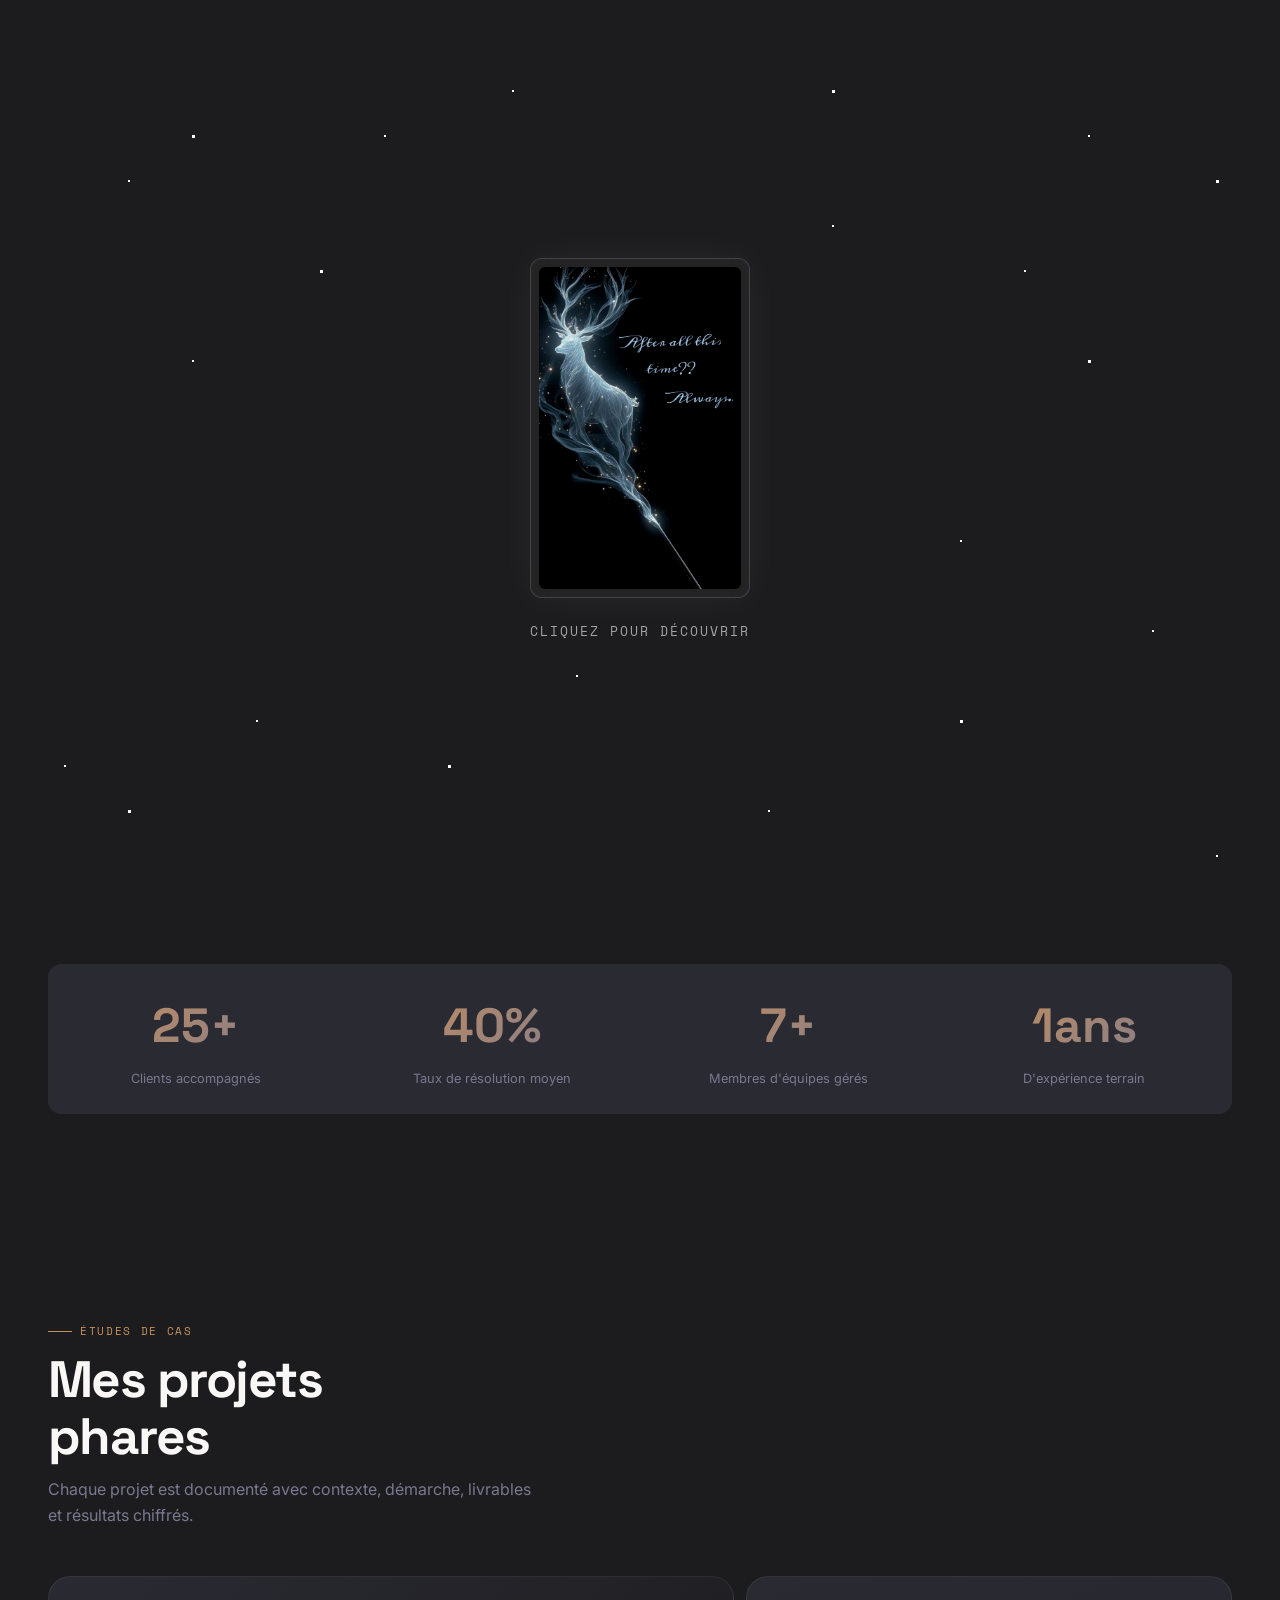
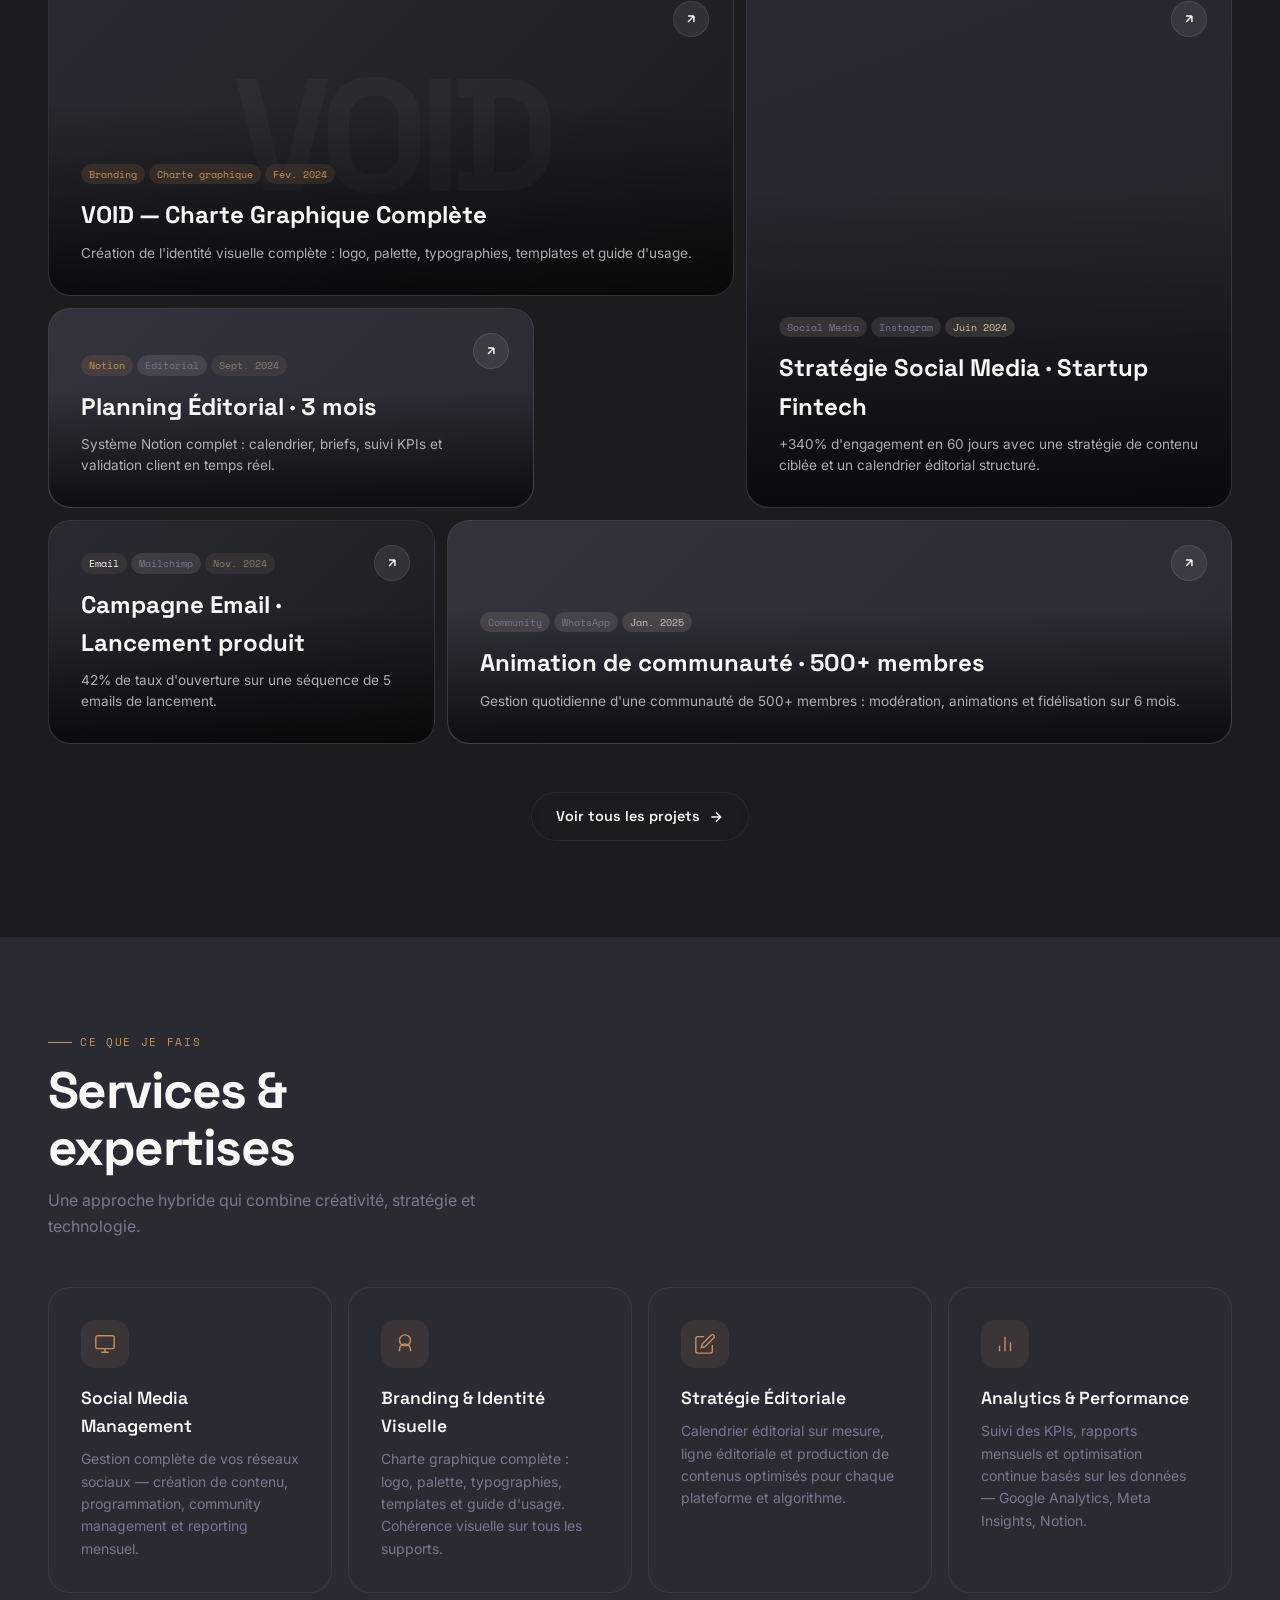
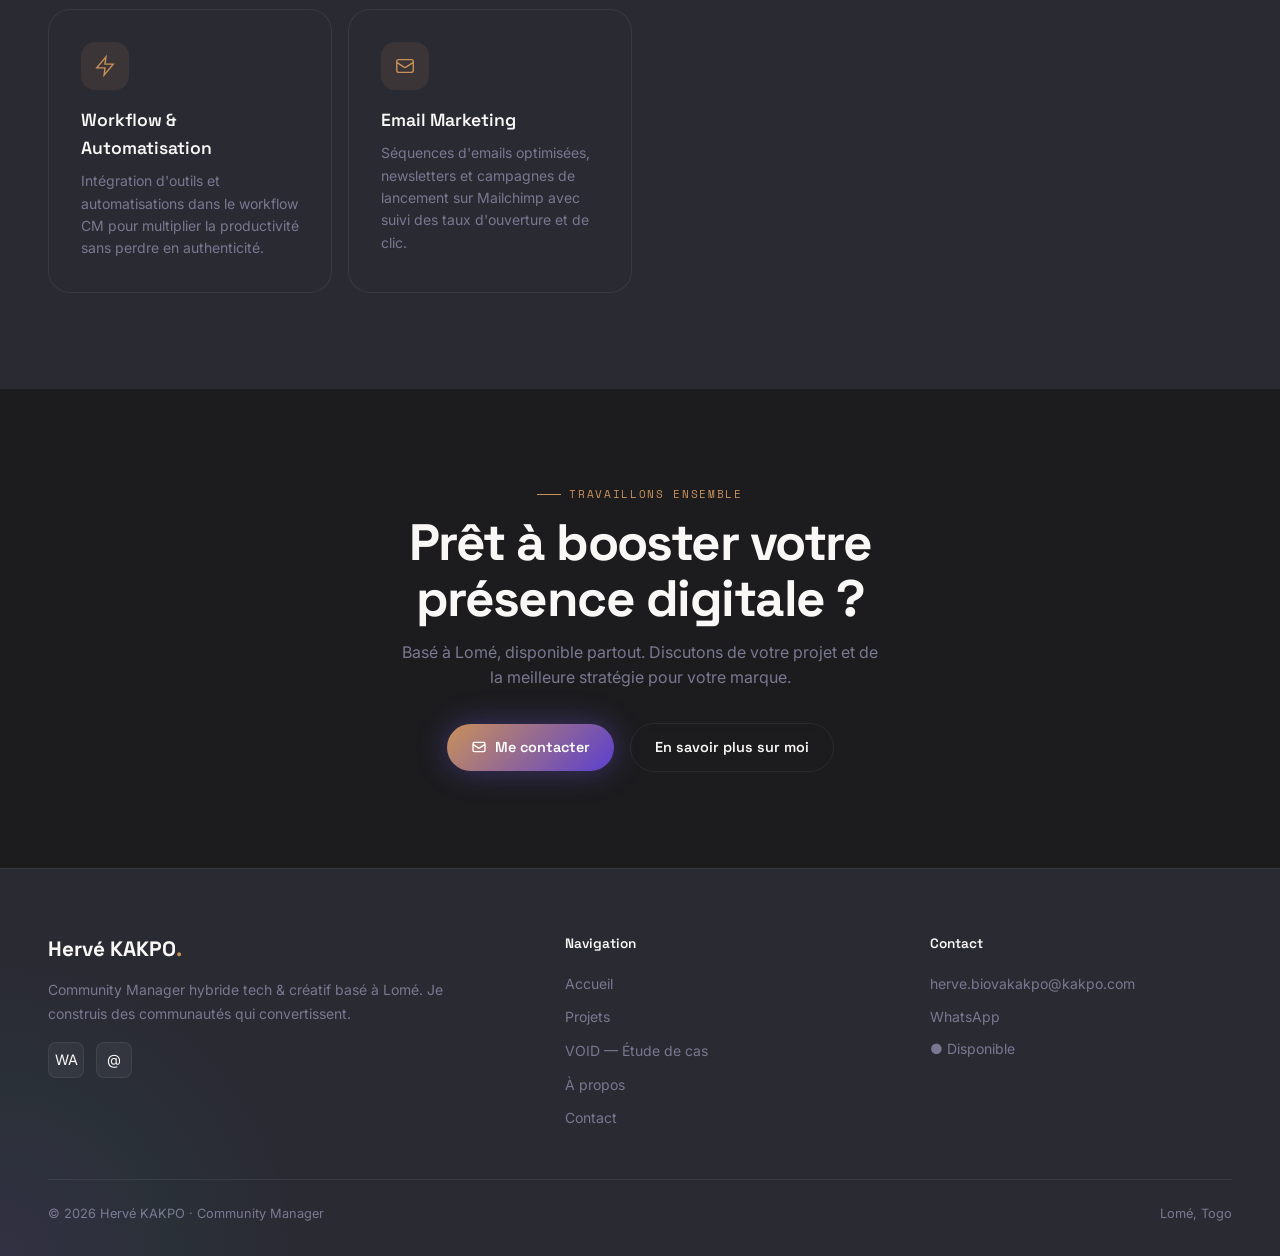
==== index.html @ 38cf0a5b "Initial commit~" ====
<!DOCTYPE html>
<html lang="fr">
<head>
  <meta charset="UTF-8" />
  <meta name="viewport" content="width=device-width, initial-scale=1.0" />
  <title>Hervé KAKPO — Community Manager · Lomé</title>
  <meta name="description" content="Community Manager hybride tech & créatif basé à Lomé. De la charte graphique au calendrier éditorial, je pilote votre marque de A à Z." />
  <meta property="og:title" content="Hervé KAKPO — Community Manager · Lomé" />
  <meta property="og:description" content="CM hybride tech & créatif. Je construis des communautés qui convertissent." />
  <meta property="og:type" content="website" />
  <link rel="icon" href="data:image/svg+xml,<svg xmlns='http://www.w3.org/2000/svg' viewBox='0 0 100 100'><text y='.9em' font-size='90'>⚡</text></svg>" />
  <link href="https://fonts.googleapis.com/css2?family=Great+Vibes&display=swap" rel="stylesheet">
  <link rel="stylesheet" href="style.css" />
  <style>
    .hero {
      min-height: 100vh;
      display: grid;
      grid-template-columns: 1fr 1fr;
      align-items: center;
      padding: 128px 48px 64px;
      position: relative;
      overflow: hidden;
      gap: 64px;
    }
    .hero__content { position: relative; z-index: 2; }
    .hero__visual {
      position: relative;
      z-index: 2;
      display: flex;
      justify-content: center;
      align-items: center;
    }
    .hero__photo-frame {
      position: relative;
      width: 380px;
      height: 480px;
      animation: fade-in-up 0.9s 0.3s var(--ease) both;
    }
    .hero__photo-frame::before {
      content: '';
      position: absolute;
      inset: -16px;
      border: 1px solid rgba(123,95,255,0.25);
      border-radius: 28px;
      animation: border-glow 4s ease-in-out infinite alternate;
    }
    .hero__photo-frame::after {
      content: '';
      position: absolute;
      inset: -32px;
      border: 1px solid rgba(0,229,200,0.1);
      border-radius: 36px;
      animation: border-glow 4s 2s ease-in-out infinite alternate;
    }
    @keyframes border-glow {
      from { opacity: 0.4; transform: scale(1); }
      to   { opacity: 1;   transform: scale(1.02); }
    }
    .hero__photo {
      width: 100%;
      height: 100%;
      object-fit: cover;
      object-position: top center;
      border-radius: 20px;
      filter: contrast(1.05) brightness(0.95);
      box-shadow: 0 40px 80px rgba(0,0,0,0.6), 0 0 40px rgba(0,0,0,0.3);
    }
    .hero__badge {
      position: absolute;
      bottom: -16px;
      left: -24px;
      background: var(--clr-surface);
      border: 1px solid var(--clr-border-glow);
      border-radius: var(--r-md);
      padding: var(--sp-3) var(--sp-4);
      display: flex;
      align-items: center;
      gap: var(--sp-3);
      backdrop-filter: blur(20px);
      animation: float 6s ease-in-out infinite;
      box-shadow: 0 20px 40px rgba(0,0,0,0.4);
      z-index: 3;
    }
    .hero__badge-dot {
      width: 8px; height: 8px; border-radius: 50%;
      background: var(--clr-accent-2);
      box-shadow: 0 0 8px var(--clr-accent-2);
      animation: pulse 2s ease-in-out infinite;
      flex-shrink: 0;
    }
    .hero__badge-text {
      font-family: var(--font-mono);
      font-size: 0.7rem;
      color: var(--clr-text);
      white-space: nowrap;
    }
    .hero__stat-badge {
      position: absolute;
      top: -16px;
      right: -24px;
      background: var(--clr-accent-soft);
      border: 1px solid var(--clr-border-glow);
      border-radius: var(--r-md);
      padding: var(--sp-3) var(--sp-4);
      text-align: center;
      backdrop-filter: blur(20px);
      animation: float 8s 2s ease-in-out infinite;
      z-index: 3;
      box-shadow: var(--shadow-glow);
    }
    .hero__stat-num {
      font-family: var(--font-display);
      font-size: 1.8rem;
      font-weight: 700;
      color: var(--clr-accent);
      display: block;
      line-height: 1;
    }
    .hero__stat-label {
      font-family: var(--font-mono);
      font-size: 0.65rem;
      color: var(--clr-muted);
      display: block;
      margin-top: 4px;
    }
    .service__icon svg { color: var(--clr-accent); }
    @media (max-width: 900px) {
      .hero { grid-template-columns: 1fr; text-align: center; gap: var(--sp-7); }
      .hero__visual { order: -1; }
      .hero__photo-frame { width: 240px; height: 300px; }
      .hero__actions { justify-content: center; }
      .hero__badge { left: 0; }
      .hero__stat-badge { right: 0; }
    }
  </style>
</head>
<body>

<!-- ========== ASTRAL LOADER ========== -->
<div id="astral-loader">
  <!-- Etoiles de fond -->
  <div class="stars"></div>
  <div class="stars2"></div>
  <div class="stars3"></div>
  
  <!-- Content 1: Image -->
  <div class="astral-content" id="astral-content-1">
    <div class="astral-frame">
      <img src="patronus.jpg" alt="Patronus" />
    </div>
    <div class="astral-hint">Cliquez pour découvrir</div>
  </div>

  <!-- Content 2: Texte Bienvenue -->
  <div class="astral-content hidden-content" id="astral-content-2">
    <h2 class="welcome-text">Hervé vous souhaite la bienvenue</h2>
  </div>
</div>

<style>
  /* Styles pour la page de chargement */
  body.loading {
    overflow: hidden;
    height: 100vh;
  }
  
  #astral-loader {
    position: fixed;
    inset: 0;
    z-index: 9999;
    background: #1C1C1E;
    display: flex;
    justify-content: center;
    align-items: center;
    transition: opacity 1s ease-out, visibility 1s ease-out;
    overflow: hidden;
    cursor: pointer;
  }
  
  #astral-loader.hidden {
    opacity: 0;
    visibility: hidden;
  }

  .astral-content {
    display: flex;
    flex-direction: column;
    align-items: center;
    gap: 24px;
    transition: all 0.8s cubic-bezier(0.4, 0, 0.2, 1);
    position: absolute;
    z-index: 5;
  }

  .hidden-content {
    opacity: 0;
    transform: scale(1.1);
    pointer-events: none;
  }

  /* Cadre magique */
  .astral-frame {
    position: relative;
    width: 220px;
    height: 340px;
    border-radius: 12px;
    padding: 8px;
    background: rgba(255, 255, 255, 0.03);
    backdrop-filter: blur(10px);
    border: 1px solid rgba(255, 255, 255, 0.15);
    box-shadow: 0 0 40px rgba(255, 255, 255, 0.05), inset 0 0 20px rgba(255, 255, 255, 0.02);
    animation: float-astral 4s ease-in-out infinite, glow-astral 3s ease-in-out infinite alternate;
  }
  
  .astral-frame img {
    width: 100%;
    height: 100%;
    object-fit: cover;
    border-radius: 6px;
    filter: contrast(1.1) brightness(0.9);
  }

  .astral-hint {
    font-family: var(--font-mono, monospace);
    font-size: 0.8rem;
    color: rgba(255, 255, 255, 0.6);
    letter-spacing: 2px;
    text-transform: uppercase;
    animation: blink 2s infinite;
  }

  .welcome-text {
    font-family: 'Great Vibes', cursive;
    font-size: clamp(4.5rem, 10vw, 7.5rem); /* Taille augmentée pour lisibilité */
    color: #F9F8F6; /* Void Light (Blanc cassé) pour contraster avec le fond sombre */
    text-align: center;
    max-width: 900px;
    padding: 0 20px;
    line-height: 1.3;
    font-weight: 400;
    text-shadow: 0 0 30px rgba(201, 145, 90, 0.4), 0 2px 10px rgba(0,0,0,0.5); /* Ombre Terracotta lumineuse */
    animation: pulse-text 3s ease-in-out infinite alternate;
  }

  @keyframes float-astral {
    0%, 100% { transform: translateY(0); }
    50% { transform: translateY(-15px); }
  }
  @keyframes glow-astral {
    from { box-shadow: 0 0 30px rgba(123, 95, 255, 0.2); }
    to { box-shadow: 0 0 60px rgba(0, 229, 200, 0.4); border-color: rgba(0, 229, 200, 0.5); }
  }
  @keyframes blink {
    0%, 100% { opacity: 0.2; }
    50% { opacity: 1; }
  }
  @keyframes pulse-text {
    from { opacity: 0.85; filter: brightness(1); transform: scale(0.98); }
    to { opacity: 1; filter: brightness(1.2); transform: scale(1.02); }
  }

  /* Effet d'étoiles */
  .stars, .stars2, .stars3 {
    position: absolute;
    top: 0; left: 0;
    width: 2px; height: 2px;
    background: transparent;
    z-index: 1;
  }
  
  .stars {
    box-shadow: 
      10vw 20vh #fff, 40vw 10vh #fff, 80vw 30vh #fff, 20vw 80vh #fff, 50vw 50vh #fff, 
      90vw 70vh #fff, 15vw 40vh #fff, 60vw 90vh #fff, 30vw 15vh #fff, 75vw 60vh #fff,
      5vw 85vh #fff, 85vw 15vh #fff, 45vw 75vh #fff, 65vw 25vh #fff, 95vw 95vh #fff;
    animation: animStar 50s linear infinite;
  }
  .stars::after { content: " "; position: absolute; top: 100vh; width: 2px; height: 2px; background: transparent; box-shadow: inherit; }
  
  .stars2 {
    width: 3px; height: 3px;
    box-shadow: 
      25vw 30vh #fff, 65vw 10vh #fff, 85vw 40vh #fff, 10vw 90vh #fff, 55vw 60vh #fff, 
      15vw 15vh #fff, 35vw 85vh #fff, 75vw 80vh #fff, 95vw 20vh #fff, 45vw 35vh #fff;
    animation: animStar 100s linear infinite;
  }
  .stars2::after { content: " "; position: absolute; top: 100vh; width: 3px; height: 3px; background: transparent; box-shadow: inherit; }

  @keyframes animStar {
    from { transform: translateY(0px); }
    to { transform: translateY(-100vh); }
  }
</style>

<script>
  const loader = document.getElementById('astral-loader');
  
  // Si on vient du bouton retour (ex: index.html?skip=true ou index.html#home)
  // On masque immédiatement le loader
  if (window.location.search.includes('skip') || window.location.hash) {
    loader.style.display = 'none';
    loader.remove();
  } else {
    // Mode normal avec loader
    document.body.classList.add('loading');
    
    const content1 = document.getElementById('astral-content-1');
    const content2 = document.getElementById('astral-content-2');
    let isClicked = false;
    
    // Masquer le loader au clic
    loader.addEventListener('click', () => {
      if (isClicked) return;
      isClicked = true;
      
      // Transition : l'image disparait
      content1.style.opacity = '0';
      content1.style.transform = 'scale(0.8) translateY(-30px)';
      
      // Accélérer les étoiles (transition étoilée)
      document.querySelector('.stars').style.animationDuration = '15s';
      document.querySelector('.stars2').style.animationDuration = '25s';
      
      setTimeout(() => {
        content1.style.display = 'none';
        
        // La phrase apparait
        content2.classList.remove('hidden-content');
        
        // 5 secondes après l'apparition du texte, on accède à l'accueil
        setTimeout(() => {
          loader.classList.add('hidden');
          document.body.classList.remove('loading');
          
          // Nettoyage DOM
          setTimeout(() => {
            loader.remove();
          }, 1000);
        }, 5000);
        
      }, 800); // Attend la fin de disparition de l'image
    });
  }
</script>

<!-- ========== NAVIGATION ========== -->
<nav class="nav" id="navbar">
  <a href="index.html" class="nav__logo">HK<span>.</span></a>
  <ul class="nav__links">
    <li><a href="#projets" class="nav__link">Projets</a></li>
    <li><a href="#services" class="nav__link">Services</a></li>
    <li><a href="a-propos.html" class="nav__link">À propos</a></li>
    <li><a href="contact.html" class="nav__link nav__cta">Me contacter</a></li>
  </ul>
  <button class="nav__burger" aria-label="Menu">
    <span></span><span></span><span></span>
  </button>
</nav>

<section class="hero" id="hero">
  <div class="hero__content">
    <div class="hero__tag" style="animation: fade-in-up 0.6s var(--ease) both;">
      Disponible pour de nouvelles missions
    </div>
    <h1 class="hero__name" style="animation: fade-in-up 0.7s 0.1s var(--ease) both;">
      Hervé<br><span class="accent">KAKPO</span>
    </h1>
    <p class="hero__title" style="animation: fade-in-up 0.7s 0.2s var(--ease) both;">
      Community Manager · Branding · Stratégie Digitale
    </p>
    <p class="hero__tagline" style="animation: fade-in-up 0.7s 0.3s var(--ease) both;">
      CM hybride tech &amp; créatif —<br>
      je construis des <span class="highlight">communautés qui convertissent</span>.
    </p>
    <div class="hero__actions" style="animation: fade-in-up 0.7s 0.4s var(--ease) both;">
      <a href="#projets" class="btn btn-primary">
        <svg viewBox="0 0 24 24" fill="none" stroke="currentColor" stroke-width="2"><path d="M5 12h14M12 5l7 7-7 7"/></svg>
        Voir mes projets
      </a>
      <a href="contact.html" class="btn btn-outline">Me contacter</a>
    </div>
  </div>

  <div class="hero__visual">
    <div class="hero__photo-frame" id="hero-photo-frame">
      <img src="avatar.png" alt="Hervé KAKPO — Community Manager" class="hero__photo" />
      <div class="hero__badge">
        <span class="hero__badge-dot"></span>
        <span class="hero__badge-text">Disponible · Lomé, Togo</span>
      </div>
      <div class="hero__stat-badge">
        <span class="hero__stat-num">50+</span>
        <span class="hero__stat-label">Clients</span>
      </div>
    </div>
  </div>
</section>

<section class="section" style="padding-top:0; padding-bottom: var(--sp-7);">
  <div class="section__inner">
    <div class="metrics reveal">
      <div class="metric">
        <span class="metric__number" data-target="50" data-suffix="+">50+</span>
        <span class="metric__label">Clients accompagnés</span>
      </div>
      <div class="metric">
        <span class="metric__number" data-target="80" data-suffix="%">80%</span>
        <span class="metric__label">Taux de résolution moyen</span>
      </div>
      <div class="metric">
        <span class="metric__number" data-target="15" data-suffix="+">15+</span>
        <span class="metric__label">Membres d'équipes gérés</span>
      </div>
      <div class="metric">
        <span class="metric__number" data-target="3" data-suffix="ans">3 ans</span>
        <span class="metric__label">D'expérience terrain</span>
      </div>
    </div>
  </div>
</section>

<section class="section" id="projets">
  <div class="section__inner">
    <div class="section__label">Études de cas</div>
    <h2 class="section__title reveal">Mes projets<br>phares</h2>
    <p class="section__subtitle reveal" data-delay="100">Chaque projet est documenté avec contexte, démarche, livrables et résultats chiffrés.</p>
    <div class="bento" style="margin-top: var(--sp-6);">
      <article class="bento__card bento__card--wide reveal" data-delay="0" onclick="location.href='void.html'" style="min-height:320px; background: linear-gradient(135deg, #2A2A33, #1C1C1E);">
        <div class="bento__card__arrow"><svg width="14" height="14" viewBox="0 0 24 24" fill="none" stroke="currentColor" stroke-width="2.5"><path d="M7 17L17 7M17 7H7M17 7v10"/></svg></div>
        <div class="bento__card__body">
          <div class="bento__card__tags">
            <span class="tag tag--accent">Branding</span>
            <span class="tag tag--accent">Charte graphique</span>
            <span class="tag" style="background:rgba(201,145,90,0.12);color:#C9915A;border-color:rgba(201,145,90,0.3);">Fév. 2024</span>
          </div>
          <h3 class="bento__card__title">VOID — Charte Graphique Complète</h3>
          <p class="bento__card__desc">Création de l'identité visuelle complète : logo, palette, typographies, templates et guide d'usage.</p>
        </div>
        <div style="position:absolute;top:50%;left:50%;transform:translate(-50%,-50%);font-family:var(--font-display);font-size:10rem;font-weight:700;letter-spacing:-0.06em;color:rgba(255,255,255,0.03);pointer-events:none;user-select:none;white-space:nowrap;">VOID</div>
      </article>
      <article class="bento__card bento__card--tall reveal" data-delay="100" onclick="location.href='fintech.html'" style="min-height:320px; background: linear-gradient(160deg, #2A2A33, #222228);">
        <div class="bento__card__arrow"><svg width="14" height="14" viewBox="0 0 24 24" fill="none" stroke="currentColor" stroke-width="2.5"><path d="M7 17L17 7M17 7H7M17 7v10"/></svg></div>
        <div class="bento__card__body">
          <div class="bento__card__tags">
            <span class="tag tag--teal">Social Media</span>
            <span class="tag">Instagram</span>
            <span class="tag" style="background:rgba(212,195,179,0.15);color:#D4C3B3;border-color:rgba(212,195,179,0.3);">Juin 2024</span>
          </div>
          <h3 class="bento__card__title">Stratégie Social Media · Startup Fintech</h3>
          <p class="bento__card__desc">+340% d'engagement en 60 jours avec une stratégie de contenu ciblée et un calendrier éditorial structuré.</p>
        </div>
      </article>
      <article class="bento__card bento__card--med reveal" data-delay="150" onclick="location.href='editorial.html'" style="min-height:200px; background: linear-gradient(135deg, #33333D, #2A2A33);">
        <div class="bento__card__arrow"><svg width="14" height="14" viewBox="0 0 24 24" fill="none" stroke="currentColor" stroke-width="2.5"><path d="M7 17L17 7M17 7H7M17 7v10"/></svg></div>
        <div class="bento__card__body">
          <div class="bento__card__tags">
            <span class="tag tag--accent">Notion</span>
            <span class="tag">Editorial</span>
            <span class="tag" style="background:rgba(139,125,107,0.15);color:#8B7D6B;border-color:rgba(139,125,107,0.3);">Sept. 2024</span>
          </div>
          <h3 class="bento__card__title">Planning Éditorial · 3 mois</h3>
          <p class="bento__card__desc">Système Notion complet : calendrier, briefs, suivi KPIs et validation client en temps réel.</p>
        </div>
      </article>
      <article class="bento__card bento__card--sm reveal" data-delay="200" onclick="location.href='email.html'" style="min-height:200px; background: linear-gradient(135deg, #2A2A33, #1C1C1E);">
        <div class="bento__card__arrow"><svg width="14" height="14" viewBox="0 0 24 24" fill="none" stroke="currentColor" stroke-width="2.5"><path d="M7 17L17 7M17 7H7M17 7v10"/></svg></div>
        <div class="bento__card__body">
          <div class="bento__card__tags">
            <span class="tag tag--pink">Email</span>
            <span class="tag">Mailchimp</span>
            <span class="tag" style="background:rgba(139,125,107,0.15);color:#8B7D6B;border-color:rgba(139,125,107,0.3);">Nov. 2024</span>
          </div>
          <h3 class="bento__card__title">Campagne Email · Lancement produit</h3>
          <p class="bento__card__desc">42% de taux d'ouverture sur une séquence de 5 emails de lancement.</p>
        </div>
      </article>
      <article class="bento__card bento__card--lg reveal" data-delay="250" onclick="location.href='community.html'" style="min-height:200px; background: linear-gradient(135deg, #33333D, #2A2A33);">
        <div class="bento__card__arrow"><svg width="14" height="14" viewBox="0 0 24 24" fill="none" stroke="currentColor" stroke-width="2.5"><path d="M7 17L17 7M17 7H7M17 7v10"/></svg></div>
        <div class="bento__card__body">
          <div class="bento__card__tags">
            <span class="tag tag--teal">Community</span>
            <span class="tag">WhatsApp</span>
            <span class="tag" style="background:rgba(212,195,179,0.15);color:#D4C3B3;border-color:rgba(212,195,179,0.3);">Jan. 2025</span>
          </div>
          <h3 class="bento__card__title">Animation de communauté · 500+ membres</h3>
          <p class="bento__card__desc">Gestion quotidienne d'une communauté de 500+ membres : modération, animations et fidélisation sur 6 mois.</p>
        </div>
      </article>
    </div>
    <div style="text-align:center; margin-top: var(--sp-7);">
      <a href="projets.html" class="btn btn-outline">Voir tous les projets <svg viewBox="0 0 24 24" fill="none" stroke="currentColor" stroke-width="2"><path d="M5 12h14M12 5l7 7-7 7"/></svg></a>
    </div>
  </div>
</section>

<section class="section" id="services" style="background: var(--clr-surface);">
  <div class="section__inner">
    <div class="section__label">Ce que je fais</div>
    <h2 class="section__title reveal">Services &amp;<br>expertises</h2>
    <p class="section__subtitle reveal" data-delay="100">Une approche hybride qui combine créativité, stratégie et technologie.</p>
    <div class="services" style="margin-top: var(--sp-6);">
      <div class="service__card reveal" data-delay="0">
        <div class="service__icon"><svg width="22" height="22" viewBox="0 0 24 24" fill="none" stroke="currentColor" stroke-width="1.5"><rect x="2" y="3" width="20" height="14" rx="2"/><path d="M8 21h8M12 17v4"/></svg></div>
        <h3 class="service__title">Social Media Management</h3>
        <p class="service__desc">Gestion complète de vos réseaux sociaux — création de contenu, programmation, community management et reporting mensuel.</p>
      </div>
      <div class="service__card reveal" data-delay="80">
        <div class="service__icon"><svg width="22" height="22" viewBox="0 0 24 24" fill="none" stroke="currentColor" stroke-width="1.5"><circle cx="12" cy="8" r="6"/><path d="M6 20v-2a6 6 0 0112 0v2"/></svg></div>
        <h3 class="service__title">Branding &amp; Identité Visuelle</h3>
        <p class="service__desc">Charte graphique complète : logo, palette, typographies, templates et guide d'usage. Cohérence visuelle sur tous les supports.</p>
      </div>
      <div class="service__card reveal" data-delay="160">
        <div class="service__icon"><svg width="22" height="22" viewBox="0 0 24 24" fill="none" stroke="currentColor" stroke-width="1.5"><path d="M11 4H4a2 2 0 00-2 2v14a2 2 0 002 2h14a2 2 0 002-2v-7"/><path d="M18.5 2.5a2.121 2.121 0 013 3L12 15l-4 1 1-4 9.5-9.5z"/></svg></div>
        <h3 class="service__title">Stratégie Éditoriale</h3>
        <p class="service__desc">Calendrier éditorial sur mesure, ligne éditoriale et production de contenus optimisés pour chaque plateforme et algorithme.</p>
      </div>
      <div class="service__card reveal" data-delay="240">
        <div class="service__icon"><svg width="22" height="22" viewBox="0 0 24 24" fill="none" stroke="currentColor" stroke-width="1.5"><line x1="18" y1="20" x2="18" y2="10"/><line x1="12" y1="20" x2="12" y2="4"/><line x1="6" y1="20" x2="6" y2="14"/></svg></div>
        <h3 class="service__title">Analytics &amp; Performance</h3>
        <p class="service__desc">Suivi des KPIs, rapports mensuels et optimisation continue basés sur les données — Google Analytics, Meta Insights, Notion.</p>
      </div>
      <div class="service__card reveal" data-delay="320">
        <div class="service__icon"><svg width="22" height="22" viewBox="0 0 24 24" fill="none" stroke="currentColor" stroke-width="1.5"><path d="M13 2L3 14h9l-1 8 10-12h-9l1-8z"/></svg></div>
        <h3 class="service__title">Workflow &amp; Automatisation</h3>
        <p class="service__desc">Intégration d'outils et automatisations dans le workflow CM pour multiplier la productivité sans perdre en authenticité.</p>
      </div>
      <div class="service__card reveal" data-delay="400">
        <div class="service__icon"><svg width="22" height="22" viewBox="0 0 24 24" fill="none" stroke="currentColor" stroke-width="1.5"><path d="M3 8l7.89 5.26a2 2 0 002.22 0L21 8M5 19h14a2 2 0 002-2V7a2 2 0 00-2-2H5a2 2 0 00-2 2v10a2 2 0 002 2z"/></svg></div>
        <h3 class="service__title">Email Marketing</h3>
        <p class="service__desc">Séquences d'emails optimisées, newsletters et campagnes de lancement sur Mailchimp avec suivi des taux d'ouverture et de clic.</p>
      </div>
    </div>
  </div>
</section>

<section class="section" id="contact-cta">
  <div class="section__inner" style="text-align:center;">
    <div class="section__label" style="justify-content:center;">Travaillons ensemble</div>
    <h2 class="section__title reveal" style="max-width:600px; margin: 0 auto var(--sp-3);">Prêt à booster votre présence digitale ?</h2>
    <p class="reveal" style="color: var(--clr-muted); max-width:480px; margin: 0 auto var(--sp-6);" data-delay="100">Basé à Lomé, disponible partout. Discutons de votre projet et de la meilleure stratégie pour votre marque.</p>
    <div class="flex flex-center gap-4 reveal" data-delay="200">
      <a href="contact.html" class="btn btn-primary">
        <svg viewBox="0 0 24 24" fill="none" stroke="currentColor" stroke-width="2"><path d="M3 8l7.89 5.26a2 2 0 002.22 0L21 8M5 19h14a2 2 0 002-2V7a2 2 0 00-2-2H5a2 2 0 00-2 2v10a2 2 0 002 2z"/></svg>
        Me contacter
      </a>
      <a href="a-propos.html" class="btn btn-outline">En savoir plus sur moi</a>
    </div>
  </div>
</section>

<footer>
  <div class="footer__inner">
    <div>
      <div class="footer__brand-name">Hervé KAKPO<span style="color:var(--clr-accent)">.</span></div>
      <p class="footer__brand-desc">Community Manager hybride tech &amp; créatif basé à Lomé. Je construis des communautés qui convertissent.</p>
      <div class="footer__socials">
        
        <a href="#" class="social-link" aria-label="WhatsApp">WA</a>
        <a href="mailto:herve.biovakakpo@kakpo.com" class="social-link" aria-label="Email">@</a>
      </div>
    </div>
    <div>
      <div class="footer__heading">Navigation</div>
      <ul class="footer__links">
        <li><a href="index.html">Accueil</a></li>
        <li><a href="projets.html">Projets</a></li>
        <li><a href="void.html">VOID — Étude de cas</a></li>
        <li><a href="a-propos.html">À propos</a></li>
        <li><a href="contact.html">Contact</a></li>
      </ul>
    </div>
    <div>
      <div class="footer__heading">Contact</div>
      <ul class="footer__links">
        <li><a href="mailto:herve.biovakakpo@kakpo.com">herve.biovakakpo@kakpo.com</a></li>
        
        <li><a href="#">WhatsApp</a></li>
        <li><a href="#" style="display:flex;align-items:center;gap:4px;"><span style="color:var(--clr-accent-2)">●</span> Disponible</a></li>
      </ul>
    </div>
  </div>
  <div class="footer__bottom">
    <span>© 2026 Hervé KAKPO · Community Manager</span>
    <span>Lomé, Togo</span>
  </div>
</footer>

<script src="main.js"></script>
</body>
</html>
---- style.css ----
/* ============================================
   PORTFOLIO CM — HERVÉ KAKPO
   Design System & Global Styles
   ============================================ */

@import url('https://fonts.googleapis.com/css2?family=Space+Grotesk:wght@300;400;500;600;700&family=Inter:wght@300;400;500;600&family=Space+Mono:wght@400;700&display=swap');

/* ---- TOKENS ---- */
:root {
  /* Colors — Palette VOID Officielle */
  --clr-bg:          #1C1C1E;       /* Void Black */
  --clr-surface:     #2A2A33;       /* Void Surface */
  --clr-surface-2:   #33333D;       /* Void Surface Light */
  --clr-border:      rgba(255,255,255,0.07);
  --clr-border-glow: rgba(201,145,90,0.25);  /* Terracotta glow */

  --clr-accent:      #C9915A;       /* Void Terracotta */
  --clr-accent-2:    #7A7890;       /* Void Muted */
  --clr-accent-3:    #F9F8F6;       /* Void Light */
  --clr-accent-soft: rgba(201,145,90,0.10);

  --clr-text:        #F9F8F6;       /* Void Light */
  --clr-muted:       #7A7890;       /* Void Muted */
  --clr-subtle:      #4A4A55;

  /* VOID brand */
  --void-bg:    #1C1C1E;
  --void-light: #F9F8F6;

  /* Typography */
  --font-display: 'Space Grotesk', sans-serif;
  --font-body:    'Inter', sans-serif;
  --font-mono:    'Space Mono', monospace;

  /* Spacing */
  --sp-1:  4px;
  --sp-2:  8px;
  --sp-3:  12px;
  --sp-4:  16px;
  --sp-5:  24px;
  --sp-6:  32px;
  --sp-7:  48px;
  --sp-8:  64px;
  --sp-9:  96px;
  --sp-10: 128px;

  /* Radius */
  --r-sm: 8px;
  --r-md: 14px;
  --r-lg: 22px;
  --r-xl: 32px;
  --r-full: 9999px;

  /* Shadows */
  --shadow-card: 0 4px 24px rgba(0,0,0,0.5);
  --shadow-glow: 0 4px 20px rgba(201,145,90,0.15);
  --shadow-accent: 0 4px 15px rgba(201,145,90,0.20);

  /* Transitions */
  --ease: cubic-bezier(0.22, 1, 0.36, 1);
  --t-fast: 0.18s;
  --t-med: 0.32s;
  --t-slow: 0.55s;
}

/* ---- RESET ---- */
*, *::before, *::after {
  box-sizing: border-box;
  margin: 0;
  padding: 0;
}

html {
  scroll-behavior: smooth;
  -webkit-font-smoothing: antialiased;
  scroll-snap-type: y proximity;
}

/* ---- BACK BUTTON ---- */
.back-btn {
  position: fixed;
  bottom: 28px;
  left: 28px;
  z-index: 900;
  display: inline-flex;
  align-items: center;
  gap: 8px;
  padding: 10px 18px;
  border-radius: var(--r-full);
  background: rgba(30, 30, 36, 0.75);
  backdrop-filter: blur(14px);
  -webkit-backdrop-filter: blur(14px);
  border: 1px solid var(--clr-border-glow);
  color: var(--clr-text);
  font-family: var(--font-body);
  font-size: 0.85rem;
  font-weight: 500;
  text-decoration: none;
  cursor: pointer;
  transition: all var(--t-med) var(--ease);
  box-shadow: 0 4px 20px rgba(0,0,0,0.3);
  opacity: 0;
  transform: translateX(-10px);
  pointer-events: none;
}
.back-btn.visible {
  opacity: 1;
  transform: translateX(0);
  pointer-events: auto;
}
.back-btn:hover {
  background: rgba(123, 95, 255, 0.2);
  border-color: var(--clr-accent);
  color: var(--clr-accent);
  box-shadow: 0 4px 24px rgba(123, 95, 255, 0.2);
  transform: translateX(-3px);
}
.back-btn svg {
  flex-shrink: 0;
  transition: transform var(--t-fast) var(--ease);
}
.back-btn:hover svg {
  transform: translateX(-3px);
}

body {
  background-color: var(--clr-bg);
  color: var(--clr-text);
  font-family: var(--font-body);
  font-size: 16px;
  line-height: 1.6;
  overflow-x: hidden;
}

img { display: block; max-width: 100%; }
a  { color: inherit; text-decoration: none; }
ul { list-style: none; }

/* ---- SCROLLBAR ---- */
::-webkit-scrollbar { width: 6px; }
::-webkit-scrollbar-track { background: var(--clr-bg); }
::-webkit-scrollbar-thumb { background: var(--clr-subtle); border-radius: var(--r-full); }
::-webkit-scrollbar-thumb:hover { background: var(--clr-accent); }

/* ---- SELECTION ---- */
::selection { background: var(--clr-accent); color: #fff; }

/* ============================================
   NOISE TEXTURE OVERLAY
   ============================================ */
body::before {
  content: '';
  position: fixed;
  inset: 0;
  background-image: url("data:image/svg+xml,%3Csvg viewBox='0 0 256 256' xmlns='http://www.w3.org/2000/svg'%3E%3Cfilter id='noise'%3E%3CfeTurbulence type='fractalNoise' baseFrequency='0.9' numOctaves='4' stitchTiles='stitch'/%3E%3C/filter%3E%3Crect width='100%25' height='100%25' filter='url(%23noise)' opacity='0.03'/%3E%3C/svg%3E");
  pointer-events: none;
  z-index: 9999;
  opacity: 0.4;
}

/* ============================================
   NAVIGATION
   ============================================ */
.nav {
  position: fixed;
  top: 0;
  left: 0;
  right: 0;
  z-index: 100;
  display: flex;
  align-items: center;
  justify-content: space-between;
  padding: var(--sp-4) var(--sp-7);
  background: rgba(13,13,18,0.7);
  backdrop-filter: blur(20px);
  -webkit-backdrop-filter: blur(20px);
  border-bottom: 1px solid var(--clr-border);
  transition: background var(--t-med) var(--ease);
}

.nav.scrolled {
  background: rgba(13,13,18,0.95);
}

.nav__logo {
  font-family: var(--font-display);
  font-weight: 700;
  font-size: 1.1rem;
  letter-spacing: -0.02em;
  display: flex;
  align-items: center;
  gap: var(--sp-2);
}

.nav__logo span {
  color: var(--clr-accent);
}

.nav__links {
  display: flex;
  align-items: center;
  gap: var(--sp-6);
}

.nav__link {
  font-family: var(--font-body);
  font-size: 0.875rem;
  font-weight: 500;
  color: var(--clr-muted);
  transition: color var(--t-fast) var(--ease);
  position: relative;
}

.nav__link::after {
  content: '';
  position: absolute;
  bottom: -4px;
  left: 0;
  width: 0;
  height: 1px;
  background: var(--clr-accent);
  transition: width var(--t-med) var(--ease);
}

.nav__link:hover { color: var(--clr-text); }
.nav__link:hover::after,
.nav__link.active::after { width: 100%; }
.nav__link.active { color: var(--clr-text); }

.nav__cta {
  font-family: var(--font-display);
  font-size: 0.875rem;
  font-weight: 600;
  padding: var(--sp-2) var(--sp-4);
  background: var(--clr-accent);
  color: #fff;
  border-radius: var(--r-full);
  transition: all var(--t-fast) var(--ease);
  box-shadow: 0 0 20px rgba(123,95,255,0.3);
}

.nav__cta:hover {
  background: #6345e8;
  transform: translateY(-1px);
  box-shadow: 0 0 30px rgba(123,95,255,0.5);
}

.nav__burger {
  display: none;
  flex-direction: column;
  gap: 5px;
  cursor: pointer;
  padding: var(--sp-2);
}

.nav__burger span {
  display: block;
  width: 24px;
  height: 2px;
  background: var(--clr-text);
  border-radius: var(--r-full);
  transition: all var(--t-med) var(--ease);
}

/* ============================================
   HERO SECTION
   ============================================ */
.hero {
  min-height: 100vh;
  display: flex;
  align-items: center;
  padding: var(--sp-10) var(--sp-7) var(--sp-8);
  position: relative;
  overflow: hidden;
  scroll-snap-align: start;
}

/* Gradient orbs / Aurora Mesh */
.hero::before {
  content: '';
  position: absolute;
  width: 800px;
  height: 800px;
  border-radius: 50%;
  background: radial-gradient(circle, rgba(123,95,255,0.15) 0%, transparent 70%);
  top: -200px;
  right: -200px;
  pointer-events: none;
  animation: aurora-1 12s ease-in-out infinite alternate;
  filter: blur(60px);
}

.hero::after {
  content: '';
  position: absolute;
  width: 600px;
  height: 600px;
  border-radius: 50%;
  background: radial-gradient(circle, rgba(0,229,200,0.1) 0%, transparent 70%);
  bottom: -100px;
  left: -100px;
  pointer-events: none;
  animation: aurora-2 15s ease-in-out infinite alternate;
  filter: blur(60px);
}

@keyframes aurora-1 {
  0% { transform: translate(0, 0) scale(1); opacity: 0.8; }
  50% { transform: translate(-10%, 15%) scale(1.1); opacity: 1; }
  100% { transform: translate(5%, -10%) scale(0.9); opacity: 0.8; }
}

@keyframes aurora-2 {
  0% { transform: translate(0, 0) scale(1); opacity: 0.6; }
  50% { transform: translate(15%, -10%) scale(1.2); opacity: 0.9; }
  100% { transform: translate(-5%, 15%) scale(1); opacity: 0.6; }
}
@keyframes float {
  0%, 100% { transform: translate(0, 0); }
  50% { transform: translate(20px, -20px); }
}

.hero__inner {
  max-width: 1200px;
  margin: 0 auto;
  width: 100%;
  position: relative;
  z-index: 1;
}

.hero__tag {
  display: inline-flex;
  align-items: center;
  gap: var(--sp-2);
  font-family: var(--font-mono);
  font-size: 0.75rem;
  color: var(--clr-accent-2);
  border: 1px solid rgba(0,229,200,0.3);
  padding: var(--sp-1) var(--sp-3);
  border-radius: var(--r-full);
  margin-bottom: var(--sp-5);
  animation: fade-in-up 0.6s var(--ease) both;
}

.hero__tag::before {
  content: '';
  width: 6px;
  height: 6px;
  background: var(--clr-accent-2);
  border-radius: 50%;
  animation: pulse 2s ease-in-out infinite;
}

@keyframes pulse {
  0%, 100% { opacity: 1; transform: scale(1); }
  50% { opacity: 0.4; transform: scale(0.8); }
}

.hero__name {
  font-family: var(--font-display);
  font-size: clamp(3rem, 8vw, 7rem);
  font-weight: 700;
  line-height: 0.95;
  letter-spacing: -0.04em;
  margin-bottom: var(--sp-4);
  animation: fade-in-up 0.7s 0.1s var(--ease) both;
}

.hero__name .accent {
  background: linear-gradient(135deg, var(--clr-accent) 0%, var(--clr-accent-2) 100%);
  -webkit-background-clip: text;
  -webkit-text-fill-color: transparent;
  background-clip: text;
}

.hero__title {
  font-family: var(--font-display);
  font-size: clamp(1rem, 2.5vw, 1.4rem);
  font-weight: 400;
  color: var(--clr-muted);
  margin-bottom: var(--sp-5);
  animation: fade-in-up 0.7s 0.2s var(--ease) both;
}

.hero__tagline {
  font-family: var(--font-display);
  font-size: clamp(1.25rem, 3vw, 2rem);
  font-weight: 600;
  line-height: 1.3;
  max-width: 700px;
  margin-bottom: var(--sp-7);
  animation: fade-in-up 0.7s 0.3s var(--ease) both;
}

.hero__tagline .highlight {
  color: var(--clr-accent-2);
  position: relative;
}

.hero__actions {
  display: flex;
  gap: var(--sp-4);
  flex-wrap: wrap;
  animation: fade-in-up 0.7s 0.4s var(--ease) both;
}

@keyframes fade-in-up {
  from { opacity: 0; transform: translateY(24px); }
  to   { opacity: 1; transform: translateY(0); }
}

/* ============================================
   BUTTONS
   ============================================ */
.btn {
  display: inline-flex;
  align-items: center;
  gap: var(--sp-2);
  font-family: var(--font-display);
  font-size: 0.9rem;
  font-weight: 600;
  padding: var(--sp-3) var(--sp-5);
  border-radius: var(--r-full);
  border: none;
  cursor: pointer;
  transition: all var(--t-med) var(--ease);
  position: relative;
  overflow: hidden;
}

.btn::after {
  content: '';
  position: absolute;
  inset: 0;
  background: rgba(255,255,255,0.1);
  opacity: 0;
  transition: opacity var(--t-fast);
}
.btn:hover::after { opacity: 1; }

.btn-primary {
  background: linear-gradient(135deg, var(--clr-accent), #5b3fcf);
  color: #fff;
  box-shadow: 0 0 30px rgba(123,95,255,0.35);
}
.btn-primary:hover {
  transform: translateY(-2px);
  box-shadow: 0 0 40px rgba(123,95,255,0.55);
}

.btn-outline {
  background: transparent;
  color: var(--clr-text);
  border: 1px solid var(--clr-border);
  backdrop-filter: blur(8px);
}
.btn-outline:hover {
  border-color: var(--clr-accent);
  color: var(--clr-accent);
  transform: translateY(-2px);
}

.btn svg { width: 16px; height: 16px; flex-shrink: 0; }

/* ============================================
   SECTION COMMONS
   ============================================ */
.section {
  padding: var(--sp-9) var(--sp-7);
  scroll-snap-align: start;
}

.section__inner {
  max-width: 1200px;
  margin: 0 auto;
  width: 100%;
}

.section__label {
  font-family: var(--font-mono);
  font-size: 0.7rem;
  text-transform: uppercase;
  letter-spacing: 0.15em;
  color: var(--clr-accent);
  margin-bottom: var(--sp-3);
  display: flex;
  align-items: center;
  gap: var(--sp-2);
}
.section__label::before {
  content: '';
  display: block;
  width: 24px;
  height: 1px;
  background: var(--clr-accent);
}

.section__title {
  font-family: var(--font-display);
  font-size: clamp(2rem, 4vw, 3.5rem);
  font-weight: 700;
  letter-spacing: -0.03em;
  line-height: 1.1;
  margin-bottom: var(--sp-3);
}

.section__subtitle {
  font-size: 1rem;
  color: var(--clr-muted);
  max-width: 500px;
  margin-bottom: var(--sp-7);
}

/* ============================================
   METRICS STRIP
   ============================================ */
.metrics {
  display: flex;
  gap: 1px;
  background: var(--clr-border);
  border-radius: var(--r-md);
  overflow: hidden;
  margin: var(--sp-8) 0;
}

.metric {
  flex: 1;
  background: var(--clr-surface);
  padding: var(--sp-5) var(--sp-6);
  text-align: center;
  transition: background var(--t-fast);
}
.metric:hover { background: var(--clr-surface-2); }

.metric__number {
  font-family: var(--font-display);
  font-size: clamp(2rem, 4vw, 3rem);
  font-weight: 700;
  background: linear-gradient(135deg, var(--clr-accent), var(--clr-accent-2));
  -webkit-background-clip: text;
  -webkit-text-fill-color: transparent;
  background-clip: text;
  display: block;
}

.metric__label {
  font-size: 0.8rem;
  color: var(--clr-muted);
  margin-top: var(--sp-1);
}

/* ============================================
   BENTO GRID — PROJECTS
   ============================================ */
.bento {
  display: grid;
  grid-template-columns: repeat(12, 1fr);
  grid-auto-rows: minmax(180px, auto);
  gap: var(--sp-3);
}

.bento__card {
  background: var(--clr-surface);
  border: 1px solid var(--clr-border);
  border-radius: var(--r-lg);
  padding: var(--sp-6);
  overflow: hidden;
  position: relative;
  cursor: pointer;
  transition: all var(--t-med) var(--ease);
  display: flex;
  flex-direction: column;
  justify-content: flex-end;
}

.bento__card::before {
  content: '';
  position: absolute;
  inset: 0;
  background: linear-gradient(180deg, transparent 40%, rgba(0,0,0,0.7) 100%);
  border-radius: inherit;
  z-index: 1;
}

.bento__card:hover {
  border-color: var(--clr-border-glow);
  transform: translateY(-4px);
  box-shadow: var(--shadow-glow);
}

.bento__card--wide { grid-column: span 7; }
.bento__card--tall { grid-row: span 2; grid-column: span 5; }
.bento__card--med  { grid-column: span 5; }
.bento__card--sm   { grid-column: span 4; }
.bento__card--lg   { grid-column: span 8; }

.bento__card__img {
  position: absolute;
  inset: 0;
  object-fit: cover;
  width: 100%;
  height: 100%;
  border-radius: inherit;
  transition: transform var(--t-slow) var(--ease);
}
.bento__card:hover .bento__card__img { transform: scale(1.04); }

.bento__card__body {
  position: relative;
  z-index: 2;
}

.bento__card__tags {
  display: flex;
  flex-wrap: wrap;
  gap: var(--sp-1);
  margin-bottom: var(--sp-3);
}

.tag {
  font-family: var(--font-mono);
  font-size: 0.65rem;
  padding: 2px var(--sp-2);
  border-radius: var(--r-full);
  background: rgba(255,255,255,0.1);
  color: var(--clr-muted);
  backdrop-filter: blur(4px);
}

.tag--accent { background: rgba(201,145,90,0.15); color: var(--clr-accent); }
.tag--teal   { background: rgba(212,195,179,0.15); color: var(--clr-accent-2); }
.tag--pink   { background: rgba(139,125,107,0.15); color: var(--clr-accent-3); }

.bento__card__title {
  font-family: var(--font-display);
  font-size: clamp(1.1rem, 2vw, 1.5rem);
  font-weight: 700;
  margin-bottom: var(--sp-2);
  color: var(--clr-text);
}

.bento__card__desc {
  font-size: 0.85rem;
  color: rgba(240,238,248,0.7);
  line-height: 1.5;
}

.bento__card__arrow {
  position: absolute;
  top: var(--sp-5);
  right: var(--sp-5);
  z-index: 3;
  width: 36px;
  height: 36px;
  border-radius: 50%;
  background: rgba(255,255,255,0.08);
  backdrop-filter: blur(8px);
  display: flex;
  align-items: center;
  justify-content: center;
  border: 1px solid rgba(255,255,255,0.1);
  transition: all var(--t-med) var(--ease);
}
.bento__card:hover .bento__card__arrow {
  background: var(--clr-accent);
  border-color: var(--clr-accent);
  transform: translate(2px, -2px);
}

/* ============================================
   SERVICES / WHAT I DO
   ============================================ */
.services {
  display: grid;
  grid-template-columns: repeat(auto-fit, minmax(260px, 1fr));
  gap: var(--sp-4);
}

.service__card {
  background: var(--clr-surface);
  border: 1px solid var(--clr-border);
  border-radius: var(--r-lg);
  padding: var(--sp-6);
  transition: all var(--t-med) var(--ease);
  position: relative;
  overflow: hidden;
}

.service__card::after {
  content: '';
  position: absolute;
  bottom: 0;
  left: 0;
  right: 0;
  height: 2px;
  background: linear-gradient(90deg, var(--clr-accent), var(--clr-accent-2));
  transform: scaleX(0);
  transform-origin: left;
  transition: transform var(--t-med) var(--ease);
}
.service__card:hover::after { transform: scaleX(1); }
.service__card:hover {
  border-color: var(--clr-border-glow);
  transform: translateY(-4px);
}

.service__icon {
  width: 48px;
  height: 48px;
  border-radius: var(--r-md);
  background: var(--clr-accent-soft);
  display: flex;
  align-items: center;
  justify-content: center;
  margin-bottom: var(--sp-4);
  font-size: 1.5rem;
}

.service__title {
  font-family: var(--font-display);
  font-size: 1.1rem;
  font-weight: 600;
  margin-bottom: var(--sp-2);
}

.service__desc {
  font-size: 0.875rem;
  color: var(--clr-muted);
  line-height: 1.6;
}

/* ============================================
   TOOLS GRID
   ============================================ */
.tools-grid {
  display: grid;
  grid-template-columns: repeat(auto-fill, minmax(140px, 1fr));
  gap: var(--sp-3);
}

.tool-chip {
  background: var(--clr-surface);
  border: 1px solid var(--clr-border);
  border-radius: var(--r-md);
  padding: var(--sp-3) var(--sp-4);
  display: flex;
  align-items: center;
  gap: var(--sp-3);
  font-size: 0.85rem;
  font-weight: 500;
  transition: all var(--t-fast) var(--ease);
}
.tool-chip:hover {
  border-color: var(--clr-accent);
  background: var(--clr-surface-2);
  transform: translateY(-2px);
}

.tool-chip__emoji { font-size: 1.2rem; }

/* ============================================
   CASE STUDY — VOID PAGE
   ============================================ */
.void-hero {
  min-height: 70vh;
  background: var(--void-bg);
  display: flex;
  align-items: center;
  justify-content: center;
  text-align: center;
  position: relative;
  overflow: hidden;
  padding: var(--sp-10) var(--sp-7);
}

.void-hero::before {
  content: '';
  position: absolute;
  inset: 0;
  background: radial-gradient(ellipse at center, rgba(123,95,255,0.12) 0%, transparent 70%);
}

.void-logo-display {
  font-family: var(--font-display);
  font-size: clamp(5rem, 20vw, 18rem);
  font-weight: 700;
  letter-spacing: -0.06em;
  color: rgba(255,255,255,0.05);
  position: absolute;
  user-select: none;
  pointer-events: none;
}

.void-hero__content {
  position: relative;
  z-index: 2;
}

/* Palette interactive */
.palette {
  display: flex;
  gap: var(--sp-3);
  flex-wrap: wrap;
}

.palette__swatch {
  display: flex;
  flex-direction: column;
  align-items: center;
  gap: var(--sp-2);
  cursor: pointer;
  transition: transform var(--t-fast) var(--ease);
}
.palette__swatch:hover { transform: translateY(-4px); }

.palette__color {
  width: 80px;
  height: 80px;
  border-radius: var(--r-md);
  border: 1px solid rgba(255,255,255,0.1);
  position: relative;
  overflow: hidden;
}

.palette__color::after {
  content: 'COPIÉ';
  position: absolute;
  inset: 0;
  display: flex;
  align-items: center;
  justify-content: center;
  background: rgba(0,0,0,0.7);
  font-family: var(--font-mono);
  font-size: 0.65rem;
  font-weight: 700;
  letter-spacing: 0.1em;
  opacity: 0;
  transition: opacity var(--t-fast);
}

.palette__swatch.copied .palette__color::after { opacity: 1; }

.palette__hex {
  font-family: var(--font-mono);
  font-size: 0.7rem;
  color: var(--clr-muted);
}

.palette__name {
  font-size: 0.75rem;
  font-weight: 500;
  text-align: center;
}

/* ============================================
   CASE STUDY TEMPLATE
   ============================================ */
.case-header {
  padding: calc(var(--sp-10) + 60px) var(--sp-7) var(--sp-8);
  background: linear-gradient(180deg, var(--clr-surface) 0%, var(--clr-bg) 100%);
  position: relative;
  overflow: hidden;
}

.case-header__number {
  font-family: var(--font-mono);
  font-size: 0.7rem;
  color: var(--clr-accent);
  letter-spacing: 0.15em;
  text-transform: uppercase;
  margin-bottom: var(--sp-4);
}

.case-header__title {
  font-family: var(--font-display);
  font-size: clamp(2.5rem, 6vw, 5rem);
  font-weight: 700;
  letter-spacing: -0.04em;
  line-height: 1;
  margin-bottom: var(--sp-4);
}

.case-header__meta {
  display: flex;
  flex-wrap: wrap;
  gap: var(--sp-3);
  margin-top: var(--sp-5);
}

.meta-pill {
  display: flex;
  align-items: center;
  gap: var(--sp-2);
  padding: var(--sp-2) var(--sp-4);
  background: var(--clr-surface-2);
  border: 1px solid var(--clr-border);
  border-radius: var(--r-full);
  font-size: 0.8rem;
  color: var(--clr-muted);
}
.meta-pill strong { color: var(--clr-text); }

/* Steps */
.steps {
  display: grid;
  grid-template-columns: repeat(auto-fit, minmax(240px, 1fr));
  gap: var(--sp-4);
}

.step {
  background: var(--clr-surface);
  border: 1px solid var(--clr-border);
  border-radius: var(--r-lg);
  padding: var(--sp-6);
  position: relative;
  overflow: hidden;
  transition: all var(--t-med) var(--ease);
}
.step:hover {
  border-color: var(--clr-border-glow);
  transform: translateY(-3px);
}

.step__number {
  font-family: var(--font-mono);
  font-size: 3rem;
  font-weight: 700;
  color: rgba(123,95,255,0.12);
  position: absolute;
  top: var(--sp-3);
  right: var(--sp-4);
  line-height: 1;
}

.step__label {
  font-family: var(--font-mono);
  font-size: 0.65rem;
  text-transform: uppercase;
  letter-spacing: 0.12em;
  color: var(--clr-accent);
  margin-bottom: var(--sp-3);
}

.step__title {
  font-family: var(--font-display);
  font-size: 1.1rem;
  font-weight: 600;
  margin-bottom: var(--sp-3);
}

.step__list {
  display: flex;
  flex-direction: column;
  gap: var(--sp-2);
}

.step__list li {
  font-size: 0.85rem;
  color: var(--clr-muted);
  display: flex;
  align-items: flex-start;
  gap: var(--sp-2);
}

.step__list li::before {
  content: '→';
  color: var(--clr-accent);
  flex-shrink: 0;
  font-size: 0.75rem;
  margin-top: 2px;
}

/* KPI Cards */
.kpis {
  display: grid;
  grid-template-columns: repeat(auto-fit, minmax(200px, 1fr));
  gap: var(--sp-4);
}

.kpi {
  background: var(--clr-surface);
  border: 1px solid var(--clr-border);
  border-radius: var(--r-lg);
  padding: var(--sp-5);
  text-align: center;
  transition: all var(--t-med) var(--ease);
}
.kpi:hover {
  border-color: var(--clr-border-glow);
  box-shadow: var(--shadow-glow);
}

.kpi__number {
  font-family: var(--font-display);
  font-size: clamp(2rem, 4vw, 2.8rem);
  font-weight: 700;
  background: linear-gradient(135deg, var(--clr-accent), var(--clr-accent-2));
  -webkit-background-clip: text;
  -webkit-text-fill-color: transparent;
  background-clip: text;
}

.kpi__label {
  font-size: 0.8rem;
  color: var(--clr-muted);
  margin-top: var(--sp-1);
}

/* ============================================
   CONTACT SECTION
   ============================================ */
.contact-grid {
  display: grid;
  grid-template-columns: 1fr 1.2fr;
  gap: var(--sp-8);
  align-items: start;
}

.contact-info__item {
  display: flex;
  align-items: center;
  gap: var(--sp-4);
  padding: var(--sp-4);
  background: var(--clr-surface);
  border: 1px solid var(--clr-border);
  border-radius: var(--r-md);
  transition: all var(--t-fast) var(--ease);
  margin-bottom: var(--sp-3);
}
.contact-info__item:hover {
  border-color: var(--clr-accent);
  transform: translateX(4px);
}

.contact-info__icon {
  width: 40px;
  height: 40px;
  border-radius: var(--r-sm);
  background: var(--clr-accent-soft);
  display: flex;
  align-items: center;
  justify-content: center;
  font-size: 1.1rem;
  flex-shrink: 0;
}

.contact-info__label {
  font-size: 0.75rem;
  color: var(--clr-muted);
  margin-bottom: 2px;
}

.contact-info__value {
  font-size: 0.9rem;
  font-weight: 500;
}

/* Form */
.form {
  background: var(--clr-surface);
  border: 1px solid var(--clr-border);
  border-radius: var(--r-xl);
  padding: var(--sp-7);
}

.form__group {
  margin-bottom: var(--sp-4);
}

.form__label {
  display: block;
  font-size: 0.8rem;
  font-weight: 500;
  color: var(--clr-muted);
  margin-bottom: var(--sp-2);
}

.form__input,
.form__select,
.form__textarea {
  width: 100%;
  background: var(--clr-surface-2);
  border: 1px solid var(--clr-border);
  border-radius: var(--r-md);
  padding: var(--sp-3) var(--sp-4);
  color: var(--clr-text);
  font-family: var(--font-body);
  font-size: 0.9rem;
  outline: none;
  transition: border-color var(--t-fast) var(--ease);
}

.form__input:focus,
.form__select:focus,
.form__textarea:focus {
  border-color: var(--clr-accent);
  box-shadow: 0 0 0 3px rgba(123,95,255,0.1);
}

.form__select {
  appearance: none;
  background-image: url("data:image/svg+xml,%3Csvg xmlns='http://www.w3.org/2000/svg' width='12' height='8' fill='%238B8AA0' viewBox='0 0 12 8'%3E%3Cpath d='M1 1l5 5 5-5'/%3E%3C/svg%3E");
  background-repeat: no-repeat;
  background-position: right 14px center;
  cursor: pointer;
}

.form__select option { background: var(--clr-surface-2); }

.form__textarea { min-height: 140px; resize: vertical; }

.form__row {
  display: grid;
  grid-template-columns: 1fr 1fr;
  gap: var(--sp-4);
}

/* ============================================
   ABOUT PAGE
   ============================================ */
.about-grid {
  display: grid;
  grid-template-columns: 1fr 1.5fr;
  gap: var(--sp-8);
  align-items: start;
}

.avatar-card {
  background: var(--clr-surface);
  border: 1px solid var(--clr-border);
  border-radius: var(--r-xl);
  padding: var(--sp-6);
  text-align: center;
  position: sticky;
  top: 100px;
}

.avatar-img {
  width: 160px;
  height: 160px;
  border-radius: 50%;
  object-fit: cover;
  border: 3px solid var(--clr-accent);
  margin: 0 auto var(--sp-4);
  box-shadow: 0 0 40px rgba(123,95,255,0.3);
}

.avatar-name {
  font-family: var(--font-display);
  font-size: 1.4rem;
  font-weight: 700;
  margin-bottom: var(--sp-1);
}

.avatar-role {
  font-size: 0.85rem;
  color: var(--clr-accent-2);
  font-weight: 500;
}

.avatar-location {
  display: flex;
  align-items: center;
  justify-content: center;
  gap: var(--sp-1);
  font-size: 0.8rem;
  color: var(--clr-muted);
  margin-top: var(--sp-2);
}

.values-grid {
  display: grid;
  grid-template-columns: repeat(3, 1fr);
  gap: var(--sp-3);
  margin-top: var(--sp-5);
}

.value-pill {
  text-align: center;
  padding: var(--sp-3);
  background: var(--clr-surface-2);
  border: 1px solid var(--clr-border);
  border-radius: var(--r-md);
  font-size: 0.8rem;
  font-weight: 500;
  transition: all var(--t-fast);
}
.value-pill:hover {
  border-color: var(--clr-accent);
  color: var(--clr-accent);
}

/* ============================================
   PROJECTS PAGE
   ============================================ */
.projects-grid {
  display: grid;
  grid-template-columns: repeat(auto-fill, minmax(340px, 1fr));
  gap: var(--sp-5);
}

.project-card {
  background: var(--clr-surface);
  border: 1px solid var(--clr-border);
  border-radius: var(--r-xl);
  overflow: hidden;
  transition: all var(--t-med) var(--ease);
  cursor: pointer;
}
.project-card:hover {
  transform: translateY(-6px);
  border-color: var(--clr-border-glow);
  box-shadow: var(--shadow-glow);
}

.project-card__img {
  width: 100%;
  height: 220px;
  object-fit: cover;
  transition: transform var(--t-slow) var(--ease);
}
.project-card:hover .project-card__img { transform: scale(1.03); }

.project-card__img-wrap {
  overflow: hidden;
  position: relative;
}

.project-card__img-wrap::after {
  content: '';
  position: absolute;
  inset: 0;
  background: linear-gradient(180deg, transparent 60%, rgba(0,0,0,0.4) 100%);
}

.project-card__body {
  padding: var(--sp-5);
}

.project-card__tags {
  display: flex;
  flex-wrap: wrap;
  gap: var(--sp-1);
  margin-bottom: var(--sp-3);
}

.project-card__title {
  font-family: var(--font-display);
  font-size: 1.25rem;
  font-weight: 700;
  margin-bottom: var(--sp-2);
  transition: color var(--t-fast);
}
.project-card:hover .project-card__title { color: var(--clr-accent); }

.project-card__desc {
  font-size: 0.875rem;
  color: var(--clr-muted);
  line-height: 1.6;
  margin-bottom: var(--sp-4);
}

.project-card__link {
  font-family: var(--font-display);
  font-size: 0.85rem;
  font-weight: 600;
  color: var(--clr-accent);
  display: flex;
  align-items: center;
  gap: var(--sp-1);
  transition: gap var(--t-fast);
}
.project-card:hover .project-card__link { gap: var(--sp-3); }

/* ============================================
   FOOTER
   ============================================ */
footer {
  background: var(--clr-surface);
  border-top: 1px solid var(--clr-border);
  padding: var(--sp-8) var(--sp-7) var(--sp-6);
}

.footer__inner {
  max-width: 1200px;
  margin: 0 auto;
  display: grid;
  grid-template-columns: 1.5fr 1fr 1fr;
  gap: var(--sp-8);
  margin-bottom: var(--sp-7);
}

.footer__brand-name {
  font-family: var(--font-display);
  font-size: 1.3rem;
  font-weight: 700;
  margin-bottom: var(--sp-3);
}

.footer__brand-desc {
  font-size: 0.875rem;
  color: var(--clr-muted);
  line-height: 1.7;
  margin-bottom: var(--sp-4);
}

.footer__socials {
  display: flex;
  gap: var(--sp-3);
}

.social-link {
  width: 36px;
  height: 36px;
  border-radius: var(--r-sm);
  background: var(--clr-surface-2);
  border: 1px solid var(--clr-border);
  display: flex;
  align-items: center;
  justify-content: center;
  font-size: 0.9rem;
  transition: all var(--t-fast) var(--ease);
}
.social-link:hover {
  background: var(--clr-accent);
  border-color: var(--clr-accent);
  transform: translateY(-2px);
}

.footer__heading {
  font-family: var(--font-display);
  font-size: 0.85rem;
  font-weight: 600;
  margin-bottom: var(--sp-4);
}

.footer__links {
  display: flex;
  flex-direction: column;
  gap: var(--sp-2);
}

.footer__links a {
  font-size: 0.875rem;
  color: var(--clr-muted);
  transition: color var(--t-fast);
}
.footer__links a:hover { color: var(--clr-text); }

.footer__bottom {
  max-width: 1200px;
  margin: 0 auto;
  padding-top: var(--sp-5);
  border-top: 1px solid var(--clr-border);
  display: flex;
  align-items: center;
  justify-content: space-between;
  font-size: 0.8rem;
  color: var(--clr-muted);
}

/* ============================================
   DIVIDER
   ============================================ */
.divider {
  height: 1px;
  background: linear-gradient(90deg, transparent, var(--clr-border), transparent);
  margin: var(--sp-8) 0;
}

/* ============================================
   PAGE HERO (inner pages)
   ============================================ */
.page-hero {
  padding: calc(var(--sp-10) + 60px) var(--sp-7) var(--sp-8);
  position: relative;
  overflow: hidden;
}

.page-hero::before {
  content: '';
  position: absolute;
  top: 0; right: 0;
  width: 500px; height: 500px;
  background: radial-gradient(circle, rgba(123,95,255,0.1) 0%, transparent 70%);
  pointer-events: none;
}

.page-hero__inner { max-width: 1200px; margin: 0 auto; }

.breadcrumb {
  display: flex;
  align-items: center;
  gap: var(--sp-2);
  font-size: 0.8rem;
  color: var(--clr-muted);
  margin-bottom: var(--sp-5);
}
.breadcrumb a { transition: color var(--t-fast); }
.breadcrumb a:hover { color: var(--clr-text); }
.breadcrumb span { color: var(--clr-subtle); }

/* ============================================
   GLASS CARD
   ============================================ */
.glass {
  background: rgba(255,255,255,0.03);
  backdrop-filter: blur(20px);
  -webkit-backdrop-filter: blur(20px);
  border: 1px solid rgba(255,255,255,0.06);
}

/* ============================================
   404 PAGE
   ============================================ */
.not-found {
  min-height: 100vh;
  display: flex;
  flex-direction: column;
  align-items: center;
  justify-content: center;
  text-align: center;
  padding: var(--sp-7);
}

.not-found__number {
  font-family: var(--font-display);
  font-size: clamp(8rem, 20vw, 16rem);
  font-weight: 700;
  letter-spacing: -0.06em;
  background: linear-gradient(135deg, var(--clr-accent), var(--clr-accent-2));
  -webkit-background-clip: text;
  -webkit-text-fill-color: transparent;
  background-clip: text;
  line-height: 1;
  opacity: 0.4;
}

.not-found__title {
  font-family: var(--font-display);
  font-size: clamp(1.5rem, 4vw, 2.5rem);
  font-weight: 700;
  margin-bottom: var(--sp-3);
}

/* ============================================
   SCROLL REVEAL ANIMATION
   ============================================ */
.reveal {
  opacity: 0;
  transform: translateY(30px);
  transition: opacity var(--t-slow) var(--ease), transform var(--t-slow) var(--ease);
}
.reveal.visible {
  opacity: 1;
  transform: translateY(0);
}

/* ============================================
   RESPONSIVE
   ============================================ */
@media (max-width: 1024px) {
  .bento__card--wide { grid-column: span 12; }
  .bento__card--tall { grid-column: span 6; grid-row: span 1; }
  .bento__card--med  { grid-column: span 6; }
  .bento__card--sm   { grid-column: span 6; }
  .bento__card--lg   { grid-column: span 12; }
  .contact-grid { grid-template-columns: 1fr; }
  .about-grid { grid-template-columns: 1fr; }
  .avatar-card { position: static; }
  .footer__inner { grid-template-columns: 1fr 1fr; }
}

@media (max-width: 768px) {
  .nav__links { display: none; }
  .nav__links.open {
    display: flex;
    flex-direction: column;
    position: fixed;
    top: 64px;
    left: 0;
    right: 0;
    background: rgba(13,13,18,0.98);
    backdrop-filter: blur(20px);
    padding: var(--sp-6);
    gap: var(--sp-5);
    border-bottom: 1px solid var(--clr-border);
  }
  .nav__burger { display: flex; }
  .nav__cta { display: none; }

  .hero { padding: calc(var(--sp-10) + 20px) var(--sp-5) var(--sp-7); }
  .section { padding: var(--sp-8) var(--sp-5); }
  .page-hero { padding: calc(var(--sp-9) + 60px) var(--sp-5) var(--sp-6); }

  .bento__card--wide,
  .bento__card--tall,
  .bento__card--med,
  .bento__card--sm,
  .bento__card--lg { grid-column: span 12; }

  .metrics { flex-direction: column; background: none; gap: var(--sp-3); }
  .metric { border-radius: var(--r-md); }

  .form__row { grid-template-columns: 1fr; }
  .values-grid { grid-template-columns: 1fr 1fr; }
  .footer__inner { grid-template-columns: 1fr; gap: var(--sp-6); }
  .footer__bottom { flex-direction: column; gap: var(--sp-3); text-align: center; }
}

@media (max-width: 480px) {
  .projects-grid { grid-template-columns: 1fr; }
  .hero__actions { flex-direction: column; align-items: flex-start; }
  .tools-grid { grid-template-columns: repeat(2, 1fr); }
}

/* ============================================
   UTILITY
   ============================================ */
.text-accent   { color: var(--clr-accent); }
.text-teal     { color: var(--clr-accent-2); }
.text-pink     { color: var(--clr-accent-3); }
.text-muted    { color: var(--clr-muted); }
.mt-4  { margin-top: var(--sp-4); }
.mt-5  { margin-top: var(--sp-5); }
.mt-6  { margin-top: var(--sp-6); }
.mt-7  { margin-top: var(--sp-7); }
.mb-4  { margin-bottom: var(--sp-4); }
.mb-5  { margin-bottom: var(--sp-5); }
.mb-6  { margin-bottom: var(--sp-6); }
.mb-7  { margin-bottom: var(--sp-7); }
.flex  { display: flex; }
.flex-center { display: flex; align-items: center; justify-content: center; }
.gap-3 { gap: var(--sp-3); }
.gap-4 { gap: var(--sp-4); }
.w-full { width: 100%; }
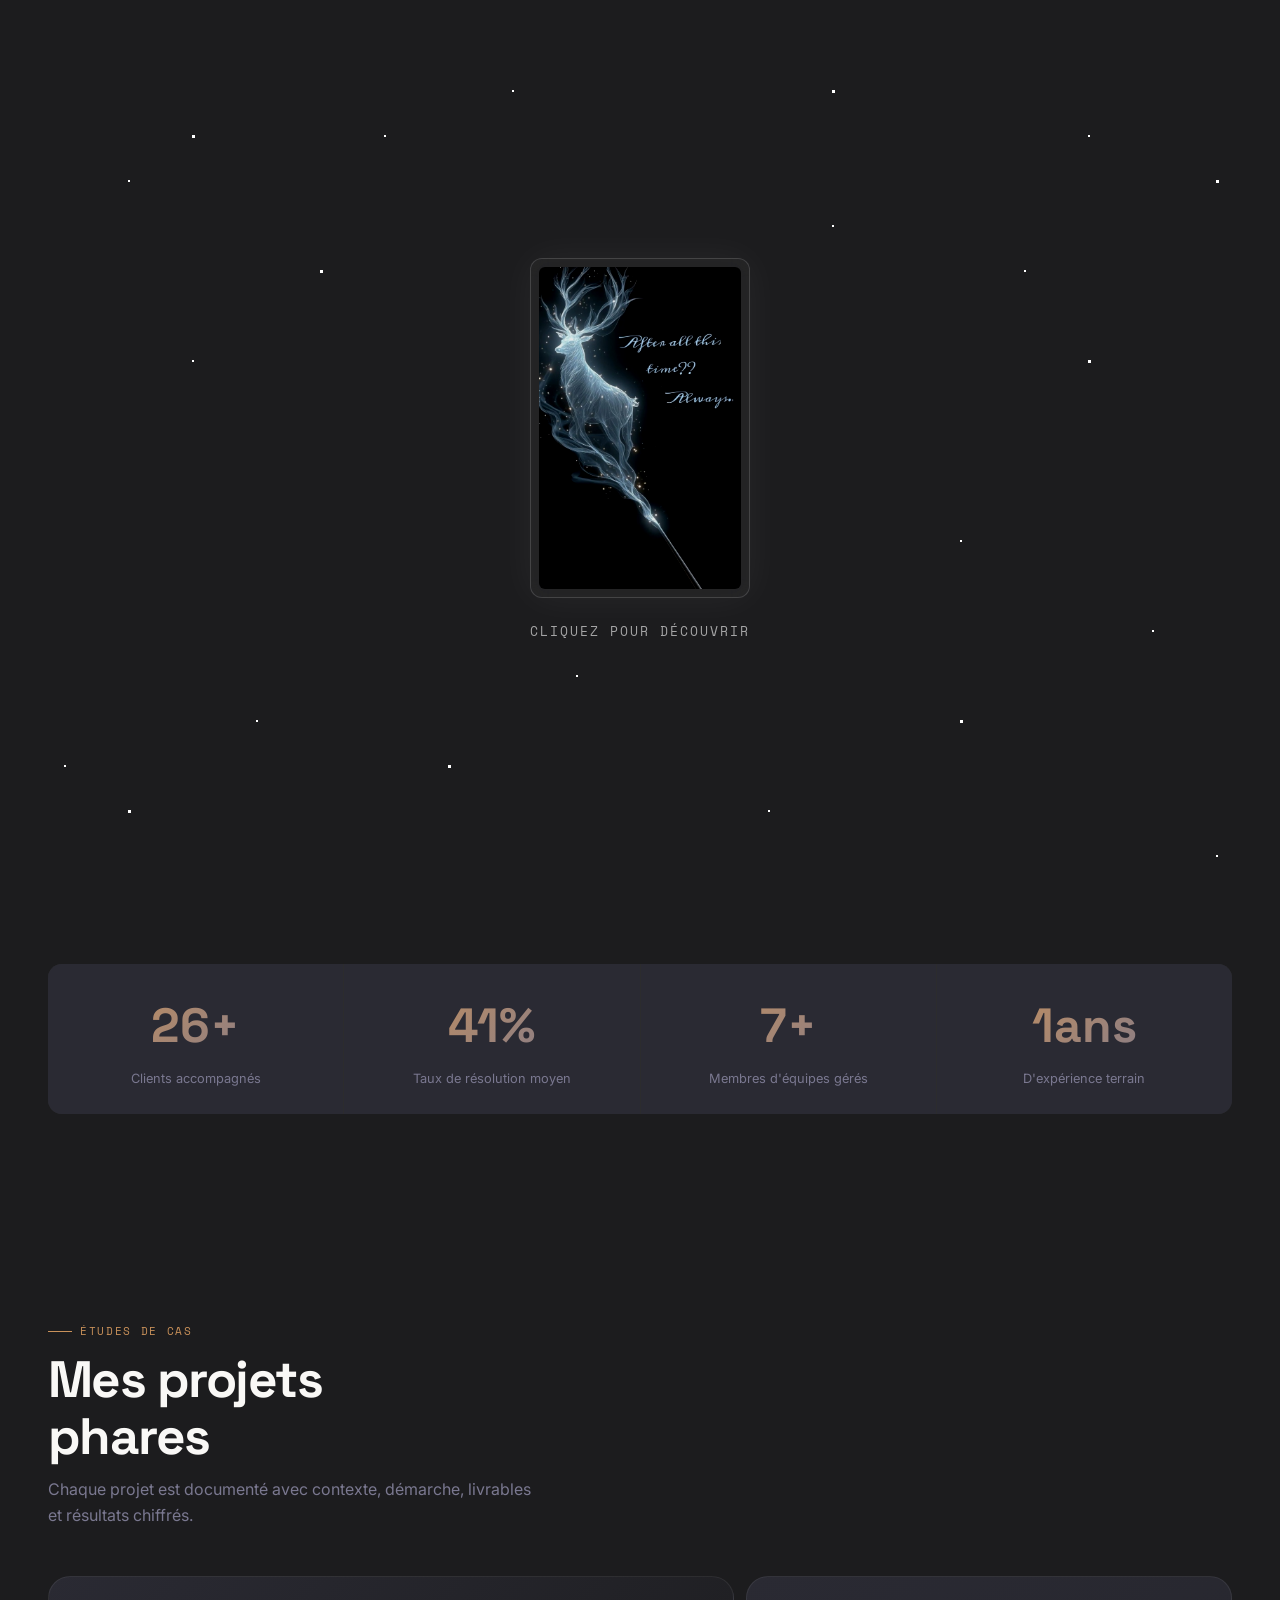
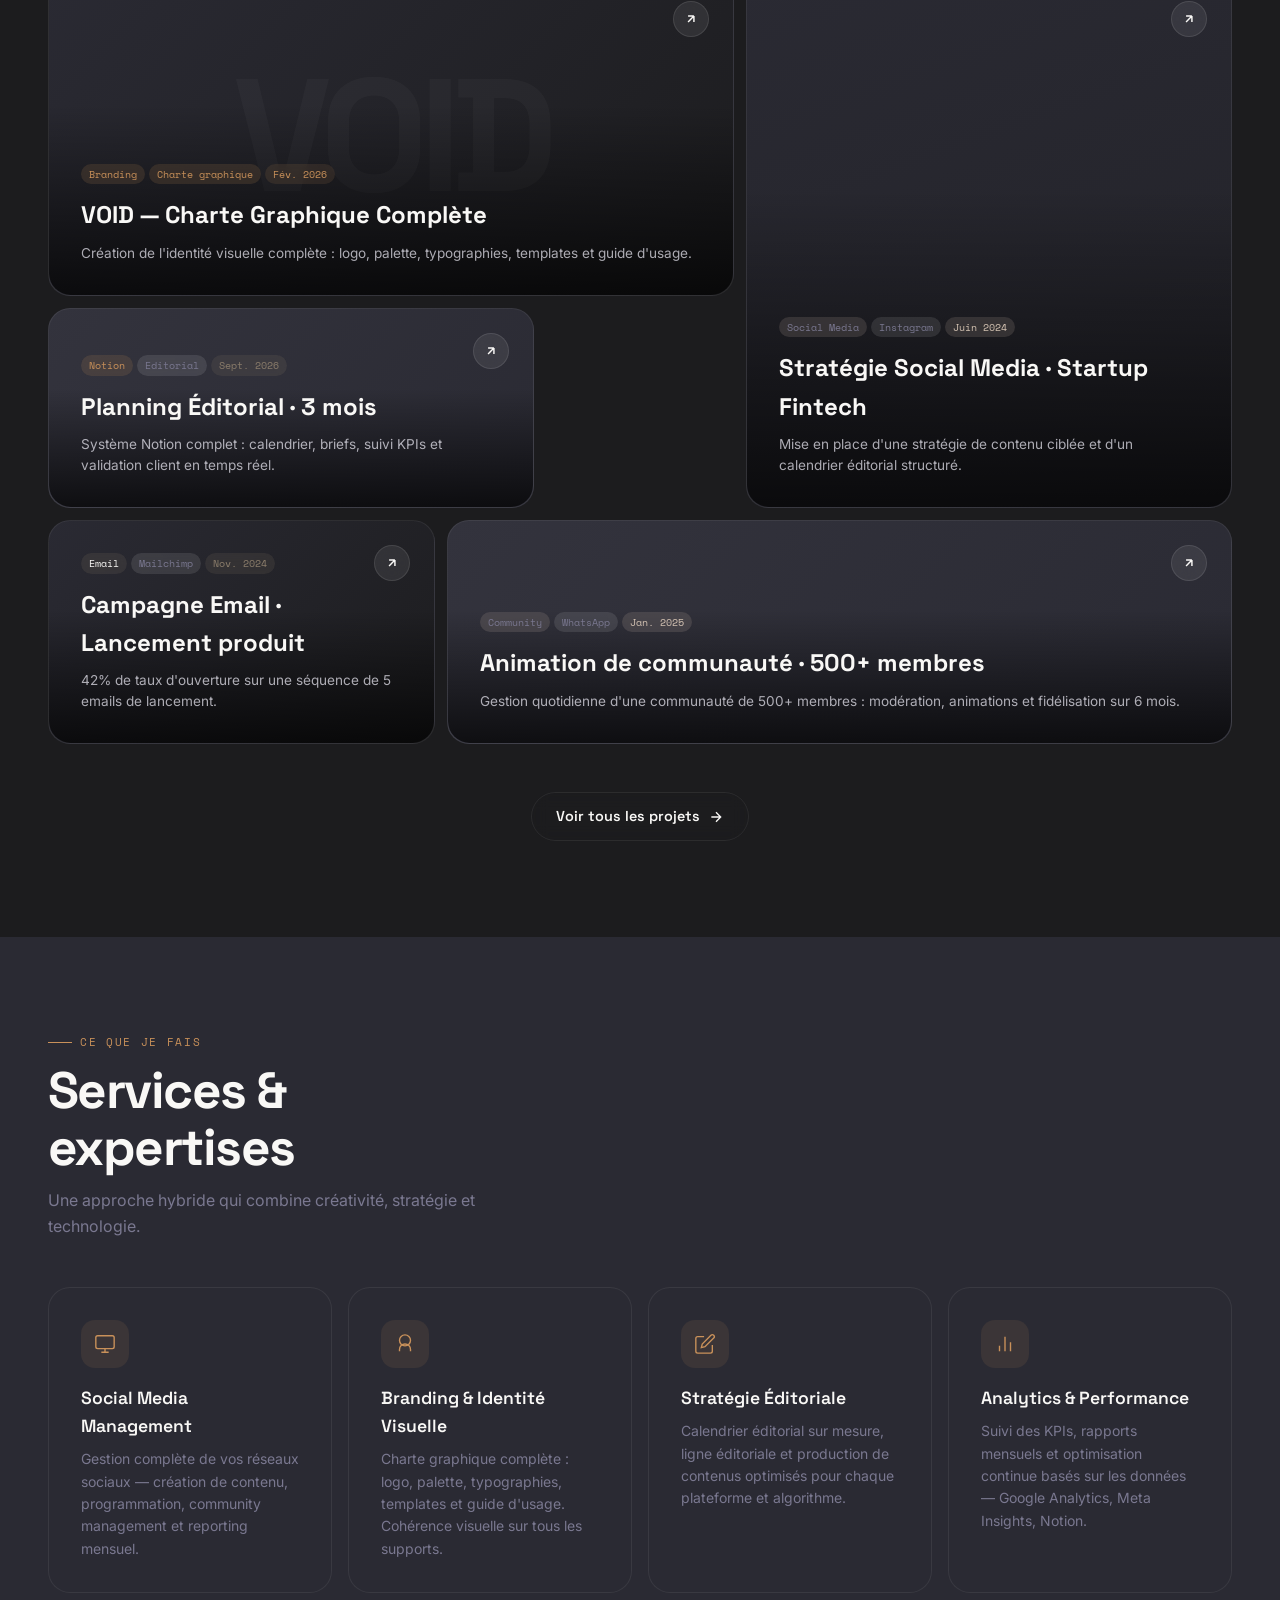
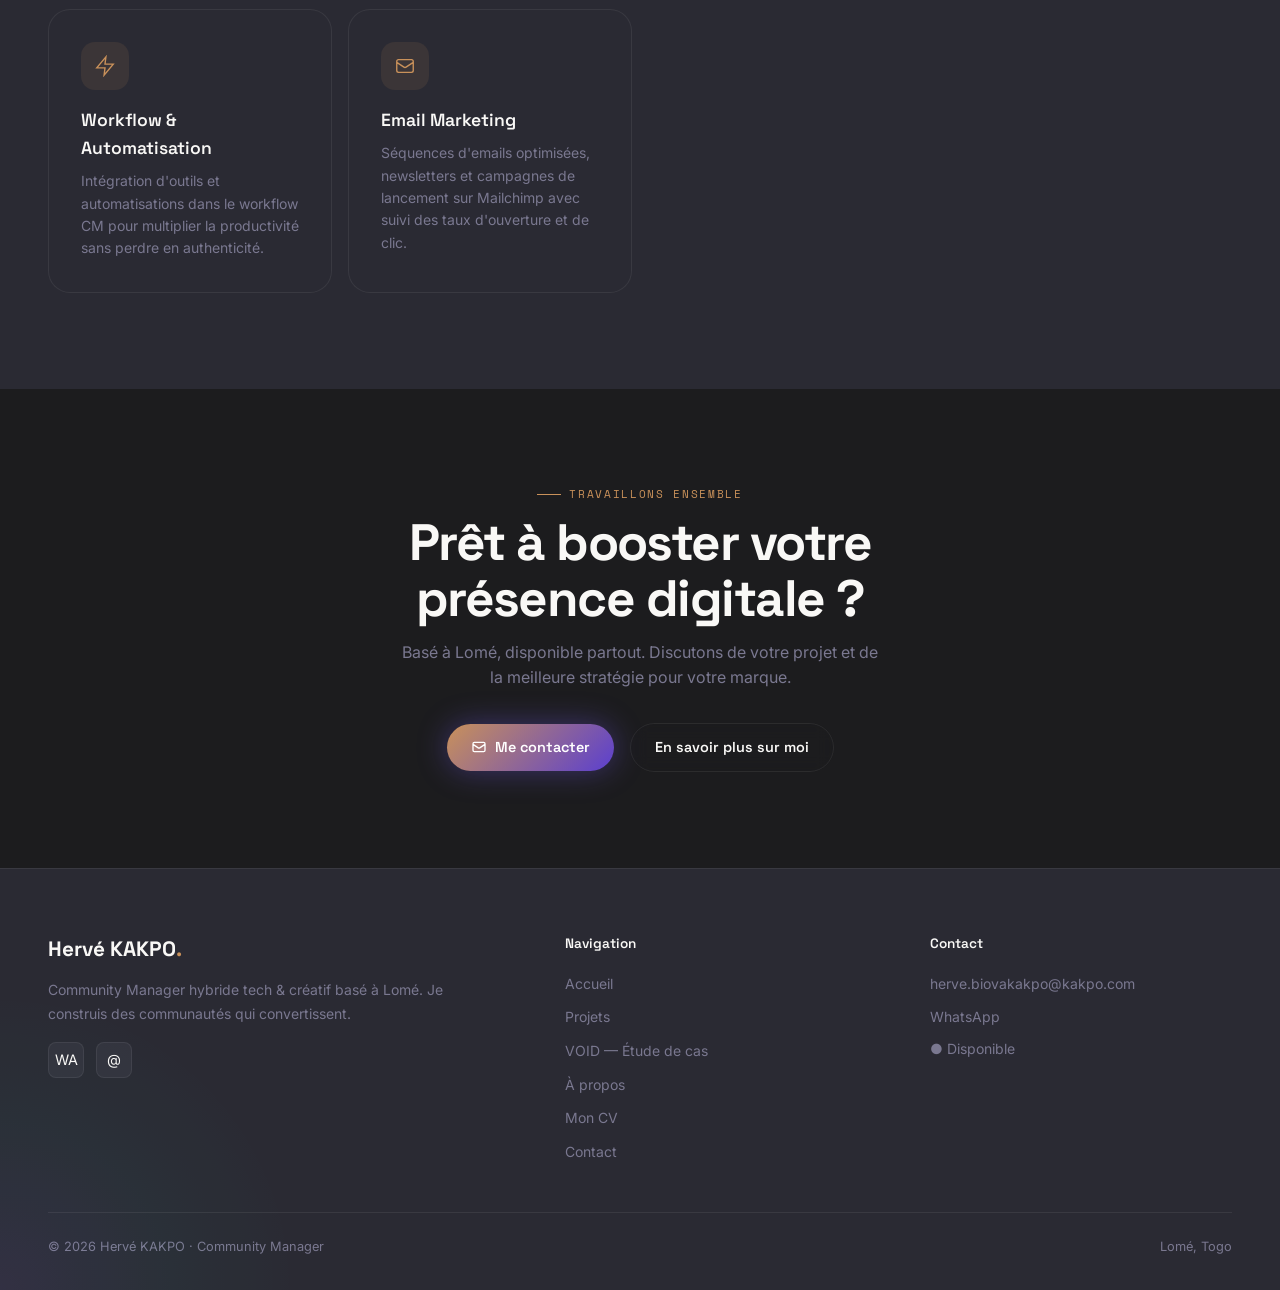
==== commit 1613dd75: "Mise a jour portfolio et ajout cv.html" ====
--- a/index.html
+++ b/index.html
@@ -349,6 +349,7 @@
   <ul class="nav__links">
     <li><a href="#projets" class="nav__link">Projets</a></li>
     <li><a href="#services" class="nav__link">Services</a></li>
+    <li><a href="cv.html" class="nav__link" target="_blank" rel="noopener">Mon CV</a></li>
     <li><a href="a-propos.html" class="nav__link">À propos</a></li>
     <li><a href="contact.html" class="nav__link nav__cta">Me contacter</a></li>
   </ul>
@@ -431,7 +432,7 @@
           <div class="bento__card__tags">
             <span class="tag tag--accent">Branding</span>
             <span class="tag tag--accent">Charte graphique</span>
-            <span class="tag" style="background:rgba(201,145,90,0.12);color:#C9915A;border-color:rgba(201,145,90,0.3);">Fév. 2024</span>
+            <span class="tag" style="background:rgba(201,145,90,0.12);color:#C9915A;border-color:rgba(201,145,90,0.3);">Fév. 2026</span>
           </div>
           <h3 class="bento__card__title">VOID — Charte Graphique Complète</h3>
           <p class="bento__card__desc">Création de l'identité visuelle complète : logo, palette, typographies, templates et guide d'usage.</p>
@@ -447,7 +448,7 @@
             <span class="tag" style="background:rgba(212,195,179,0.15);color:#D4C3B3;border-color:rgba(212,195,179,0.3);">Juin 2024</span>
           </div>
           <h3 class="bento__card__title">Stratégie Social Media · Startup Fintech</h3>
-          <p class="bento__card__desc">+340% d'engagement en 60 jours avec une stratégie de contenu ciblée et un calendrier éditorial structuré.</p>
+          <p class="bento__card__desc">Mise en place d'une stratégie de contenu ciblée et d'un calendrier éditorial structuré.</p>
         </div>
       </article>
       <article class="bento__card bento__card--med reveal" data-delay="150" onclick="location.href='editorial.html'" style="min-height:200px; background: linear-gradient(135deg, #33333D, #2A2A33);">
@@ -456,7 +457,7 @@
           <div class="bento__card__tags">
             <span class="tag tag--accent">Notion</span>
             <span class="tag">Editorial</span>
-            <span class="tag" style="background:rgba(139,125,107,0.15);color:#8B7D6B;border-color:rgba(139,125,107,0.3);">Sept. 2024</span>
+            <span class="tag" style="background:rgba(139,125,107,0.15);color:#8B7D6B;border-color:rgba(139,125,107,0.3);">Sept. 2026</span>
           </div>
           <h3 class="bento__card__title">Planning Éditorial · 3 mois</h3>
           <p class="bento__card__desc">Système Notion complet : calendrier, briefs, suivi KPIs et validation client en temps réel.</p>
@@ -566,6 +567,7 @@
         <li><a href="projets.html">Projets</a></li>
         <li><a href="void.html">VOID — Étude de cas</a></li>
         <li><a href="a-propos.html">À propos</a></li>
+        <li><a href="cv.html">Mon CV</a></li>
         <li><a href="contact.html">Contact</a></li>
       </ul>
     </div>
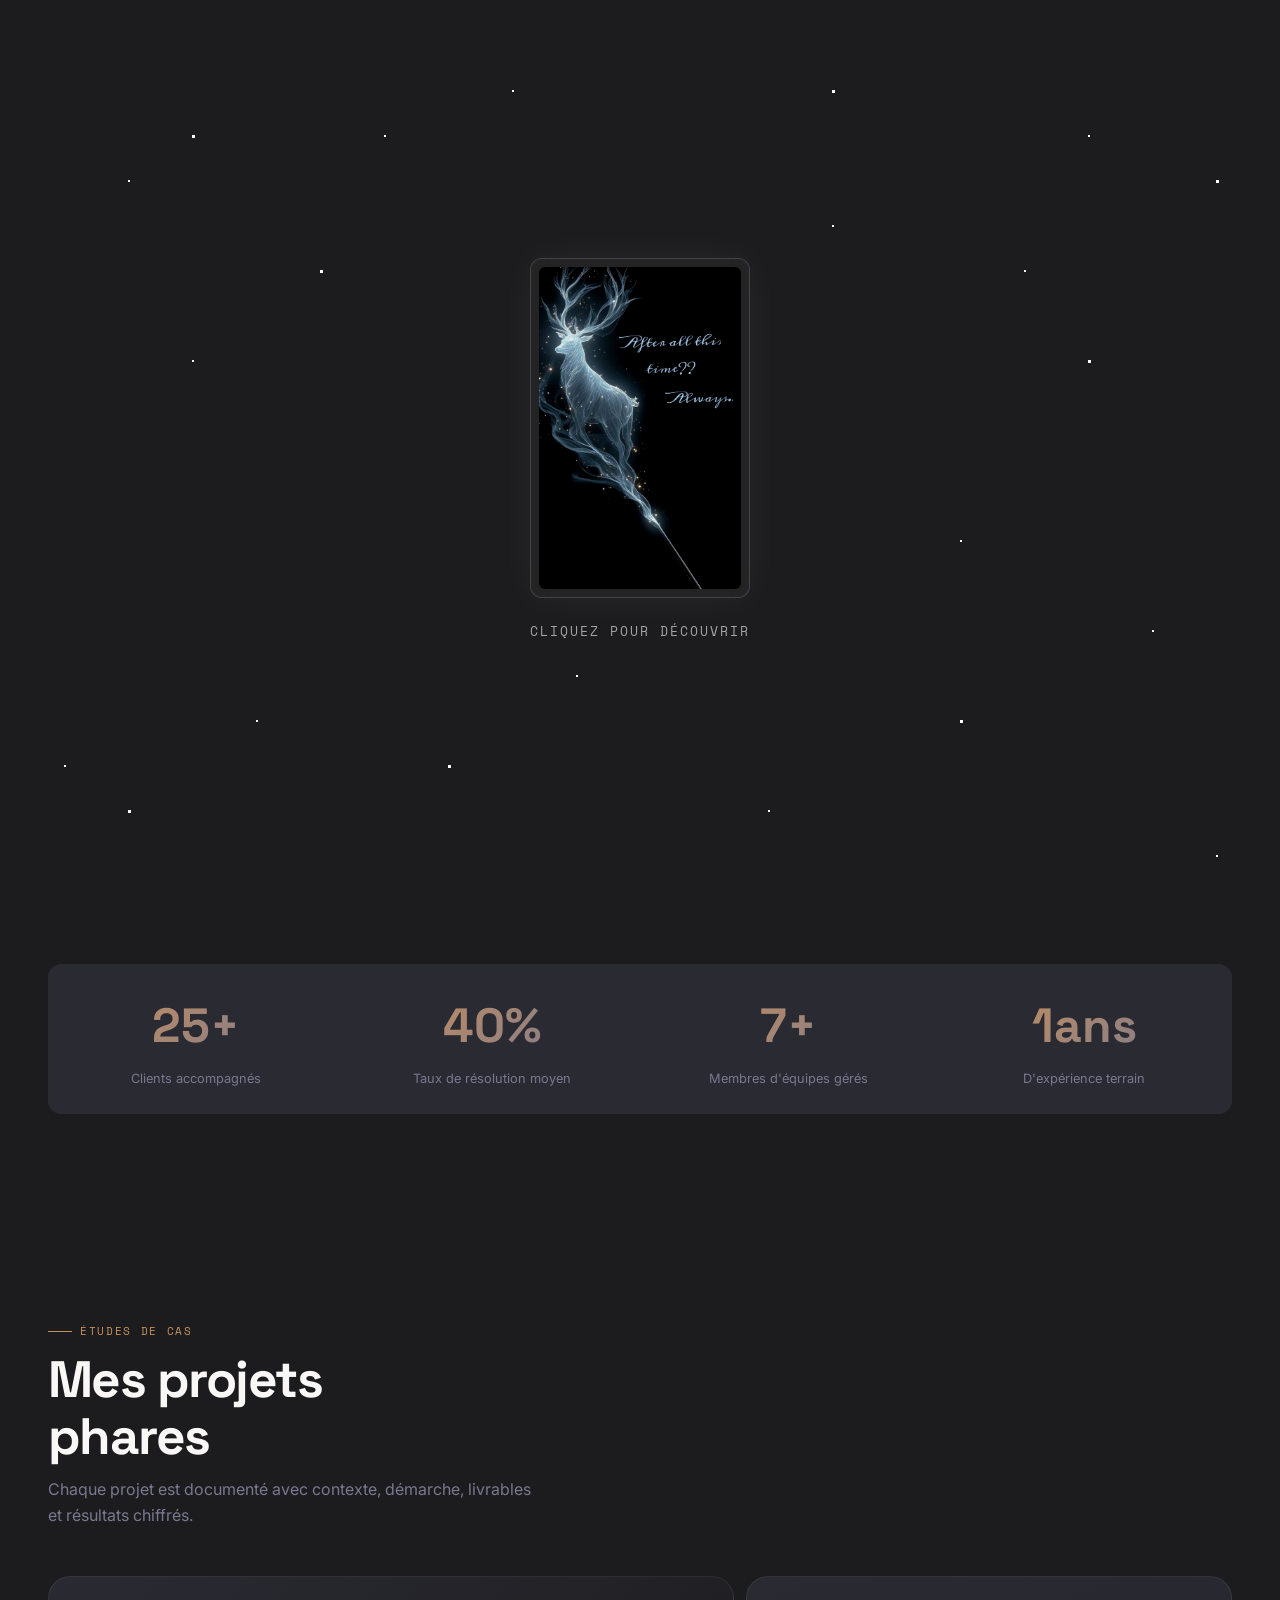
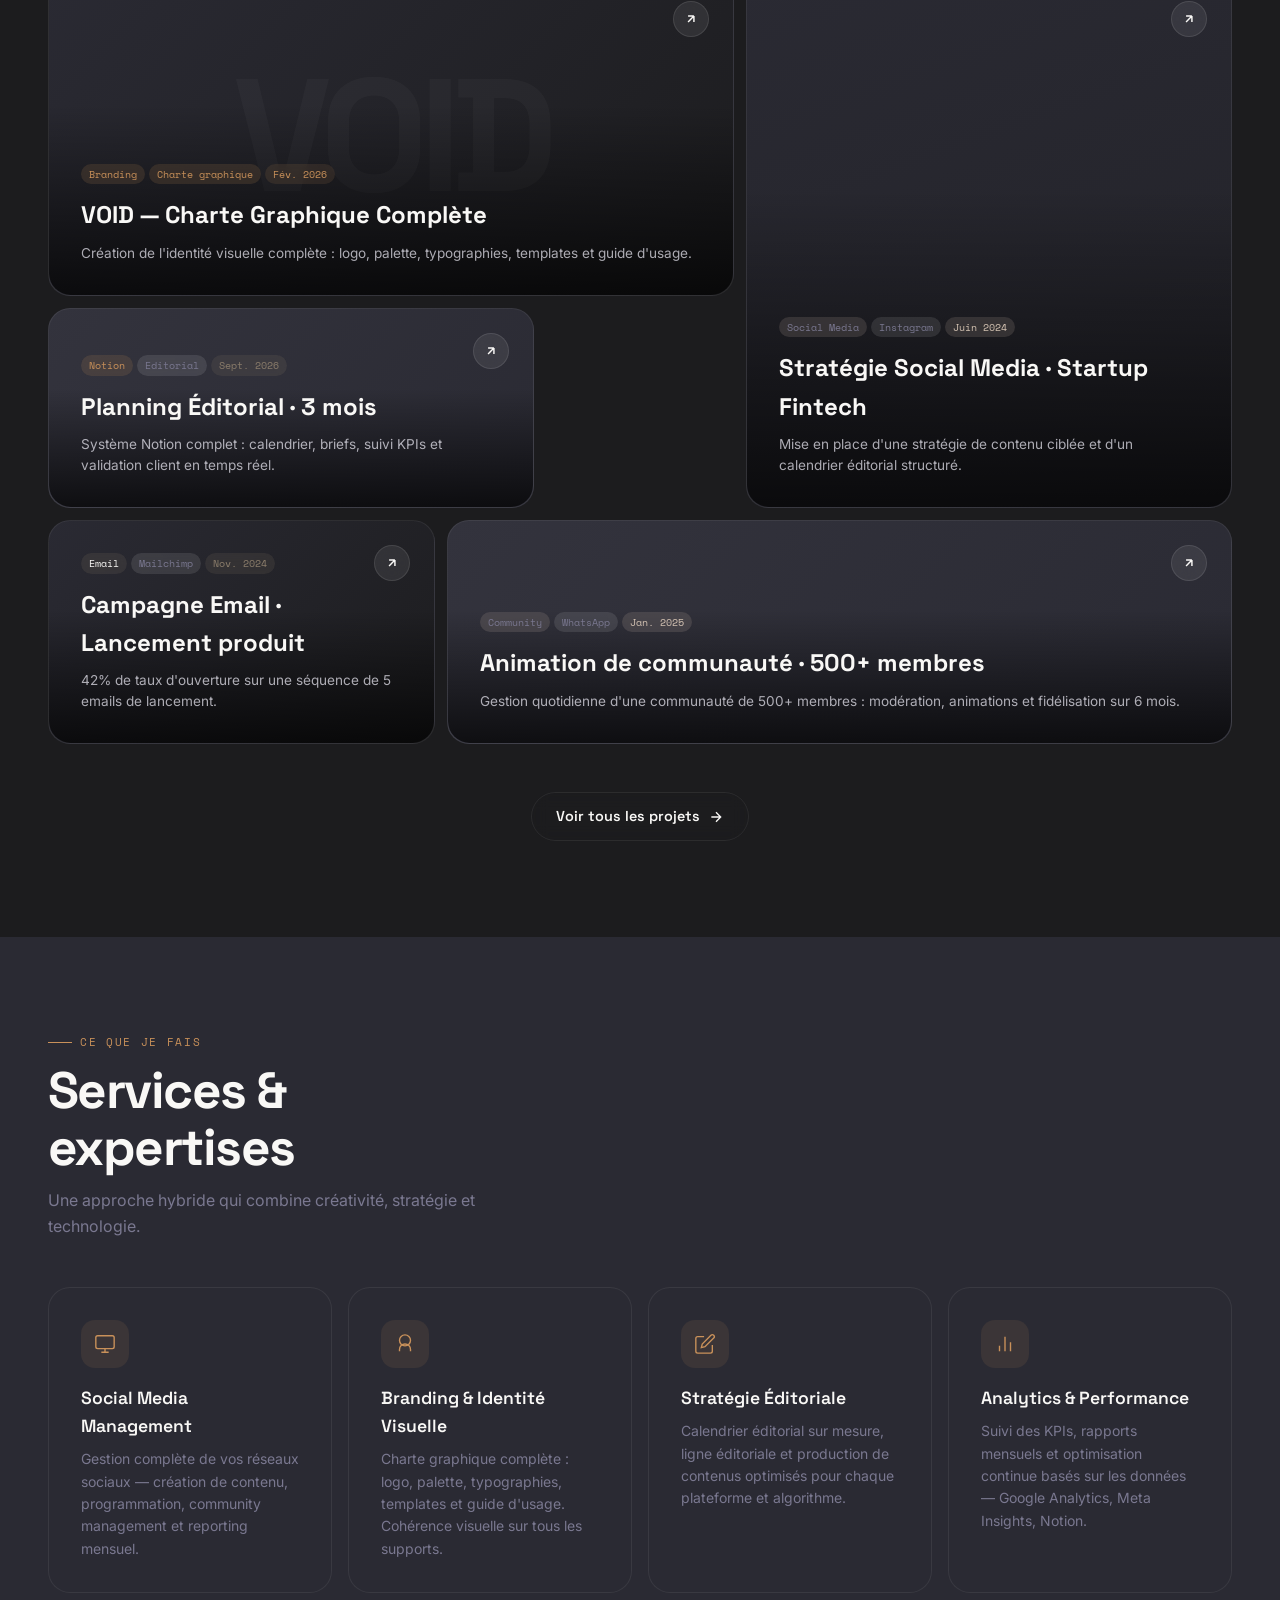
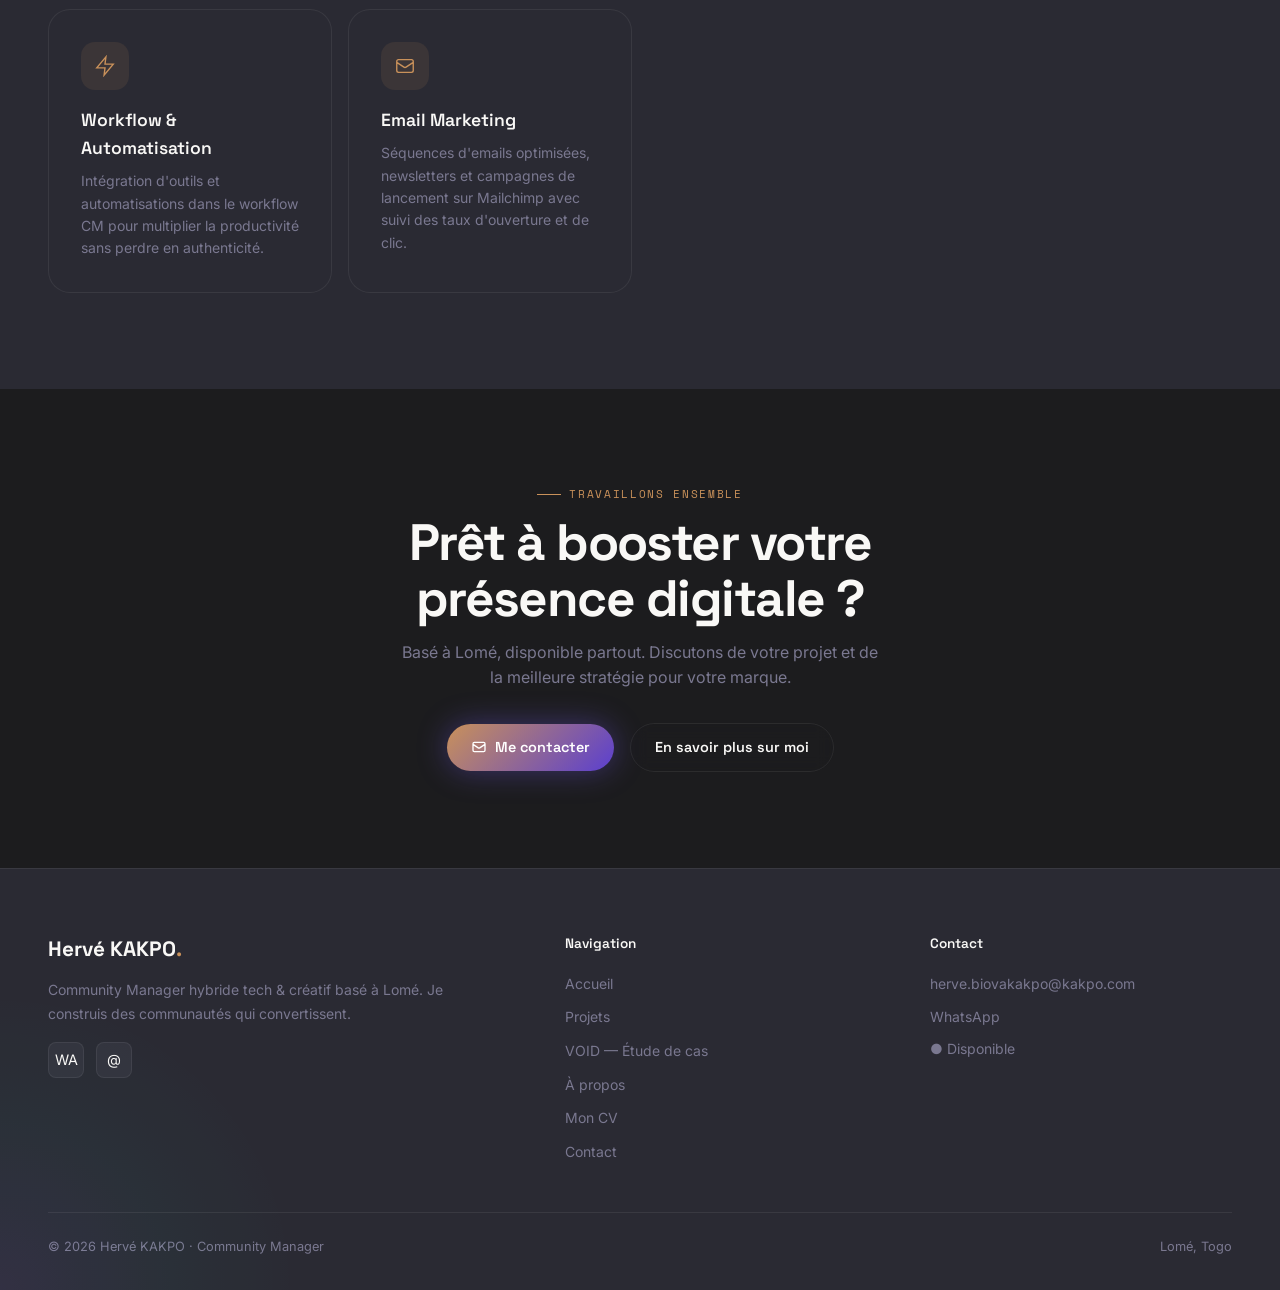
==== commit 225670a2: "Ajout bouton Mon CV dans le hero" ====
--- a/index.html
+++ b/index.html
@@ -379,6 +379,10 @@
         Voir mes projets
       </a>
       <a href="contact.html" class="btn btn-outline">Me contacter</a>
+      <a href="cv.html" class="btn btn-outline" target="_blank" rel="noopener" style="gap:6px;">
+        <svg viewBox="0 0 24 24" fill="none" stroke="currentColor" stroke-width="2" width="16" height="16"><path d="M14 2H6a2 2 0 00-2 2v16a2 2 0 002 2h12a2 2 0 002-2V8z"/><polyline points="14,2 14,8 20,8"/><line x1="16" y1="13" x2="8" y2="13"/><line x1="16" y1="17" x2="8" y2="17"/><polyline points="10,9 9,9 8,9"/></svg>
+        Mon CV
+      </a>
     </div>
   </div>
 
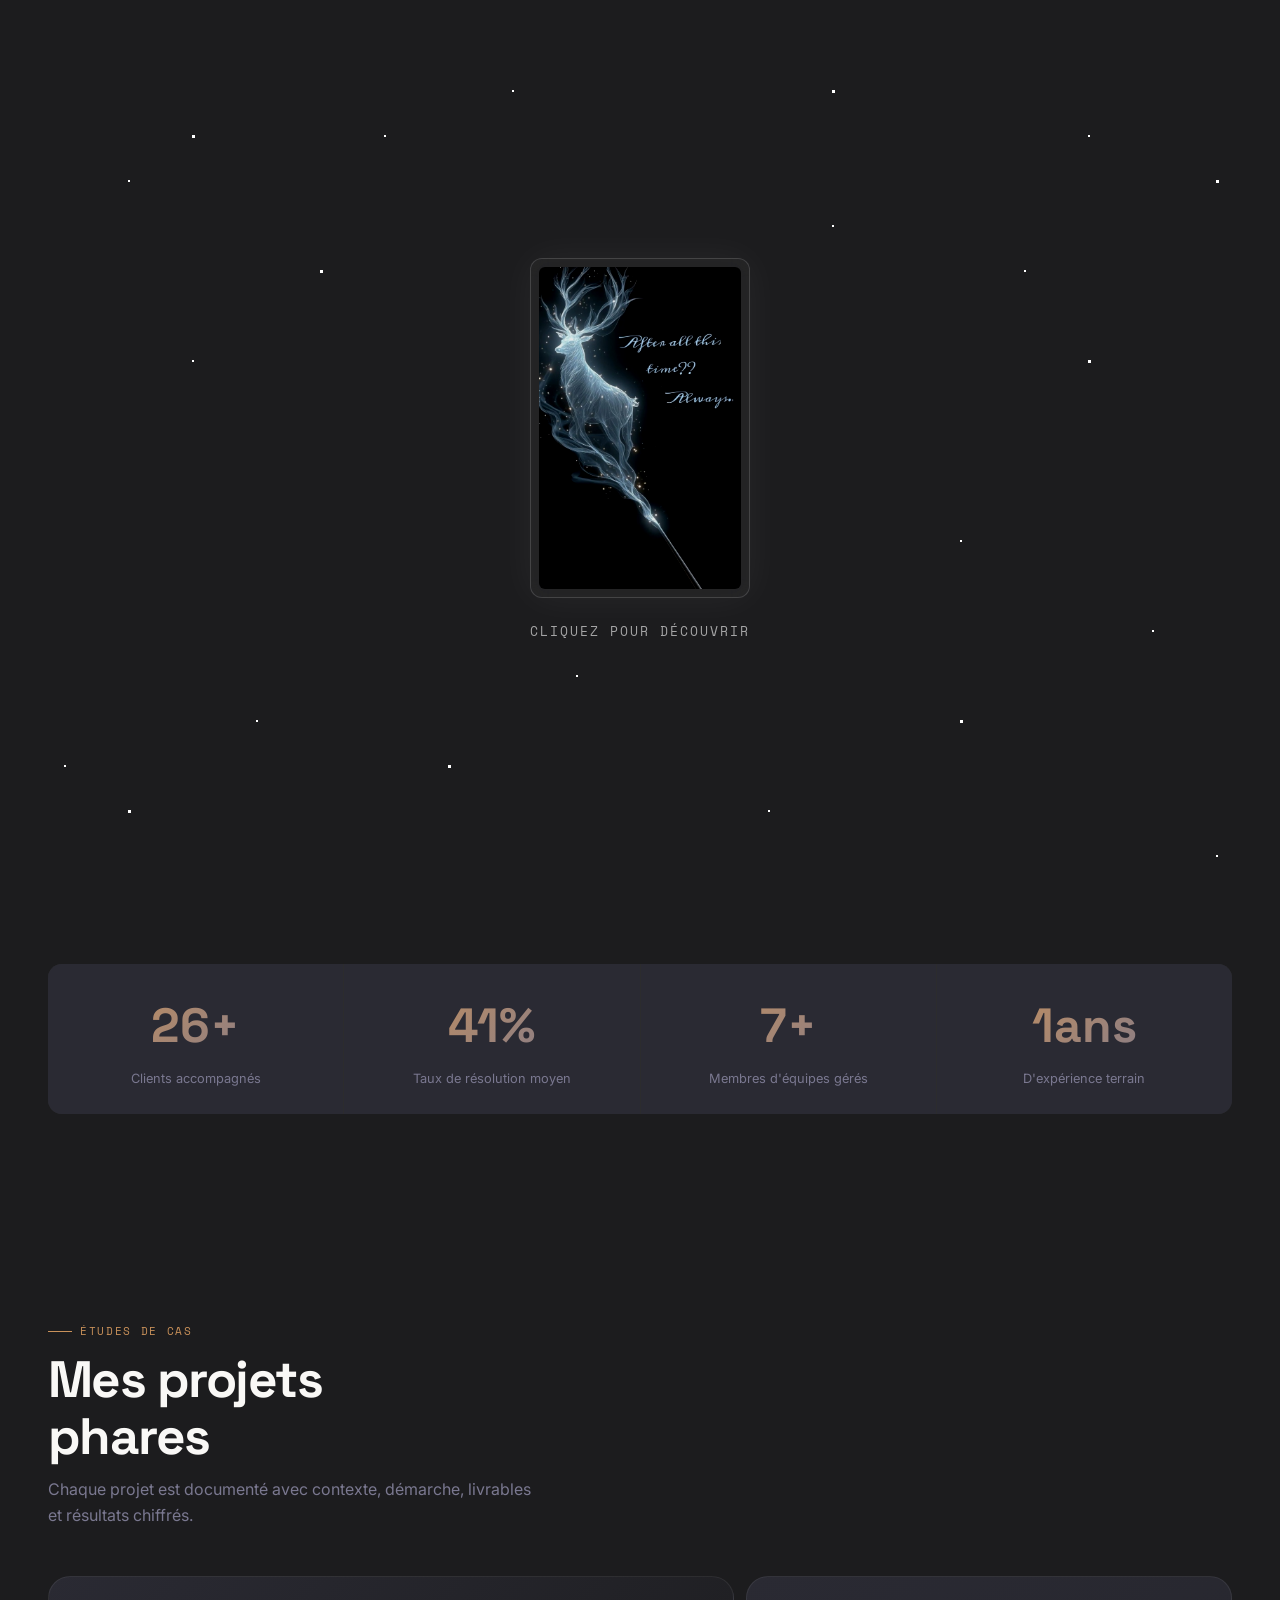
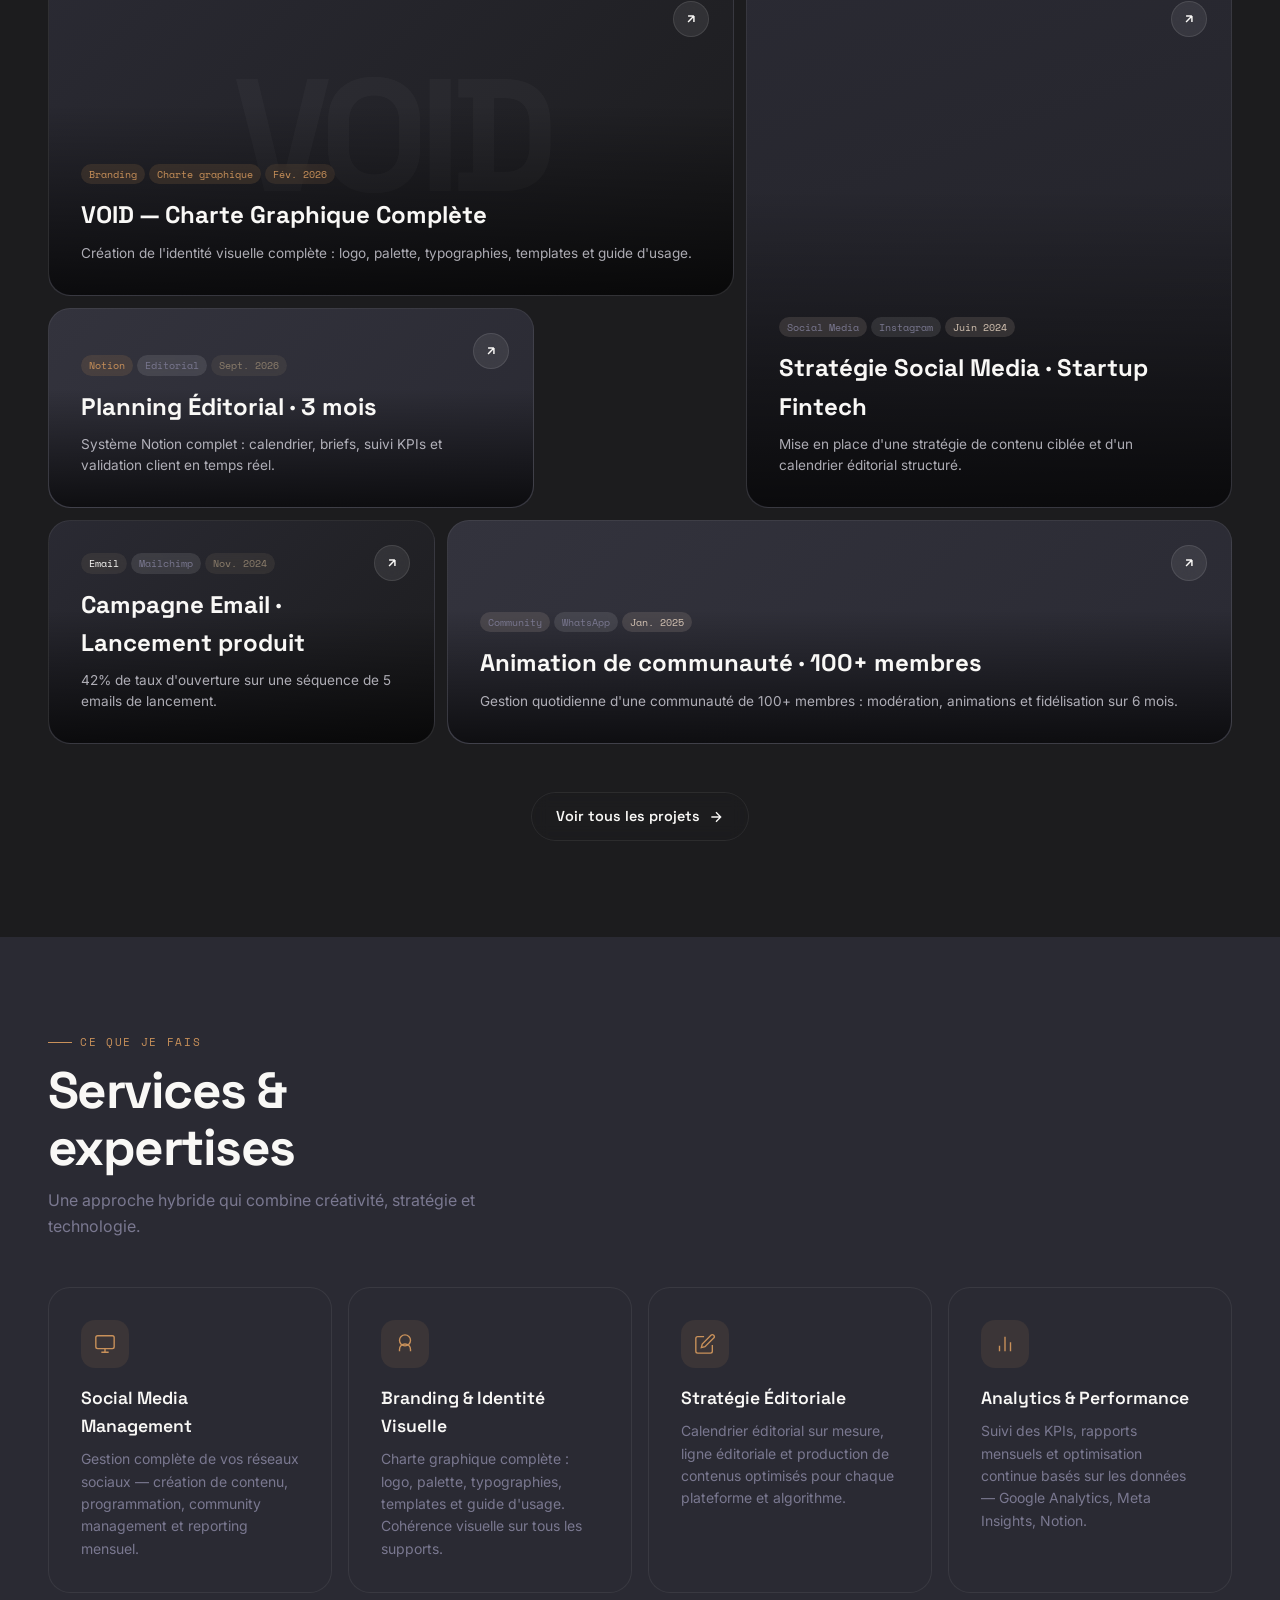
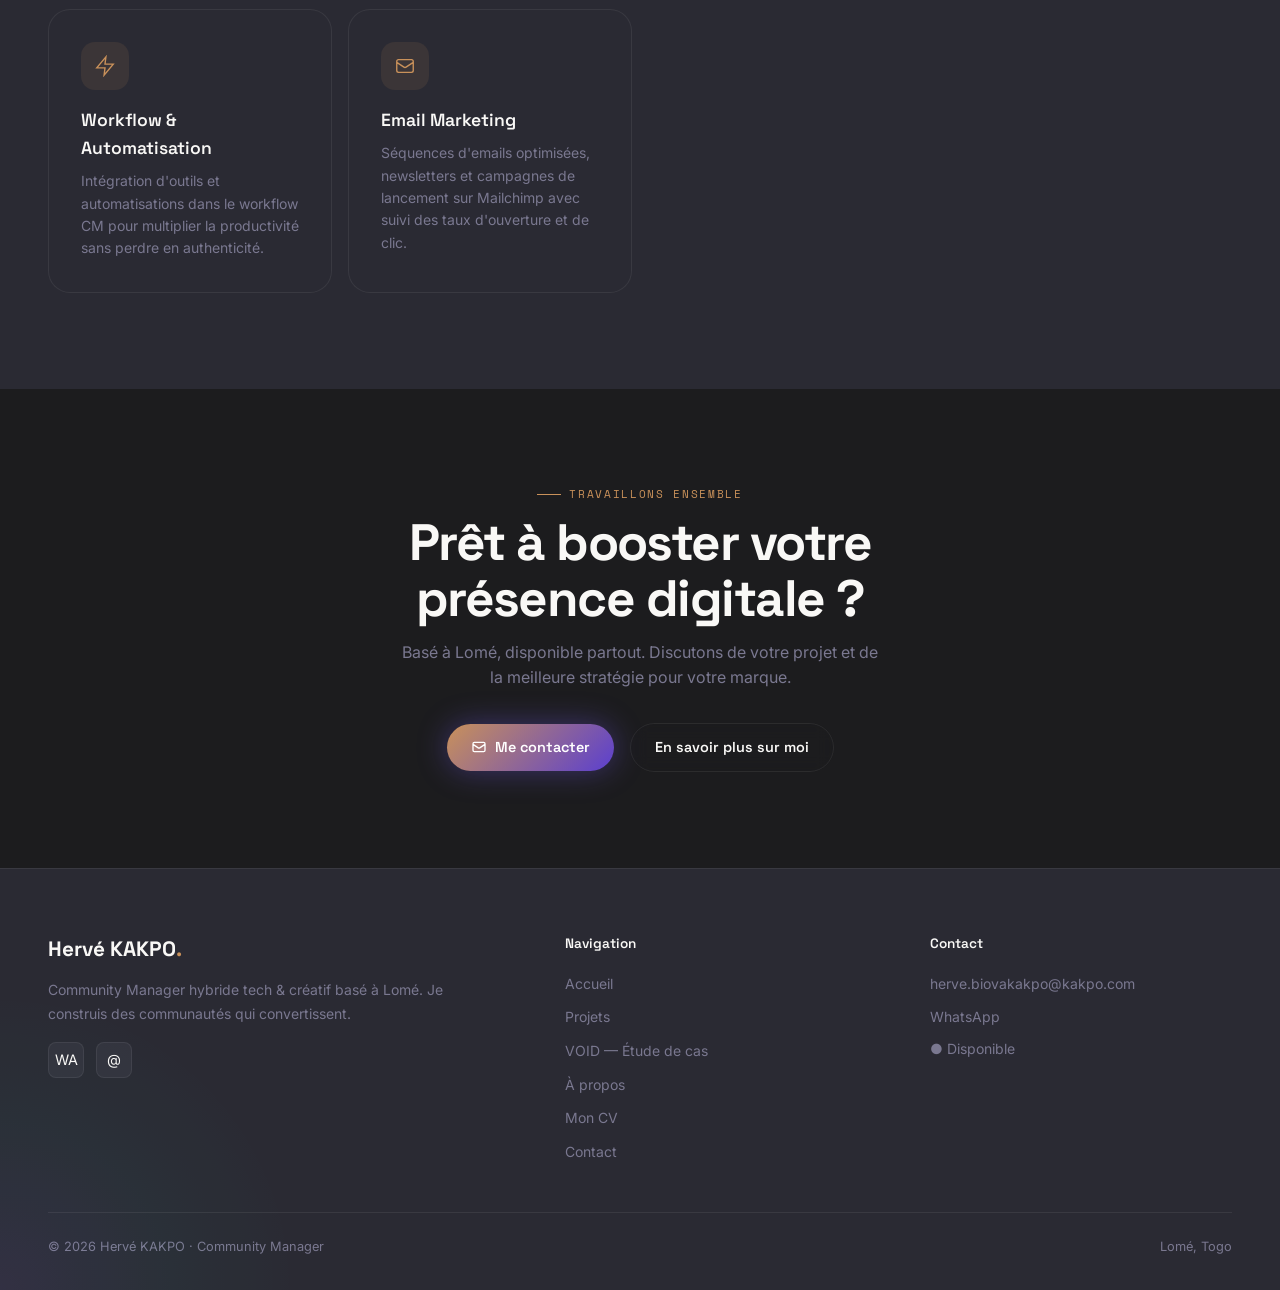
==== commit a990bdcc: "Corrections coherence : 100+ membres, URL portfolio, lien CV a-propos, timeline" ====
--- a/index.html
+++ b/index.html
@@ -487,8 +487,8 @@
             <span class="tag">WhatsApp</span>
             <span class="tag" style="background:rgba(212,195,179,0.15);color:#D4C3B3;border-color:rgba(212,195,179,0.3);">Jan. 2025</span>
           </div>
-          <h3 class="bento__card__title">Animation de communauté · 500+ membres</h3>
-          <p class="bento__card__desc">Gestion quotidienne d'une communauté de 500+ membres : modération, animations et fidélisation sur 6 mois.</p>
+          <h3 class="bento__card__title">Animation de communauté · 100+ membres</h3>
+          <p class="bento__card__desc">Gestion quotidienne d'une communauté de 100+ membres : modération, animations et fidélisation sur 6 mois.</p>
         </div>
       </article>
     </div>
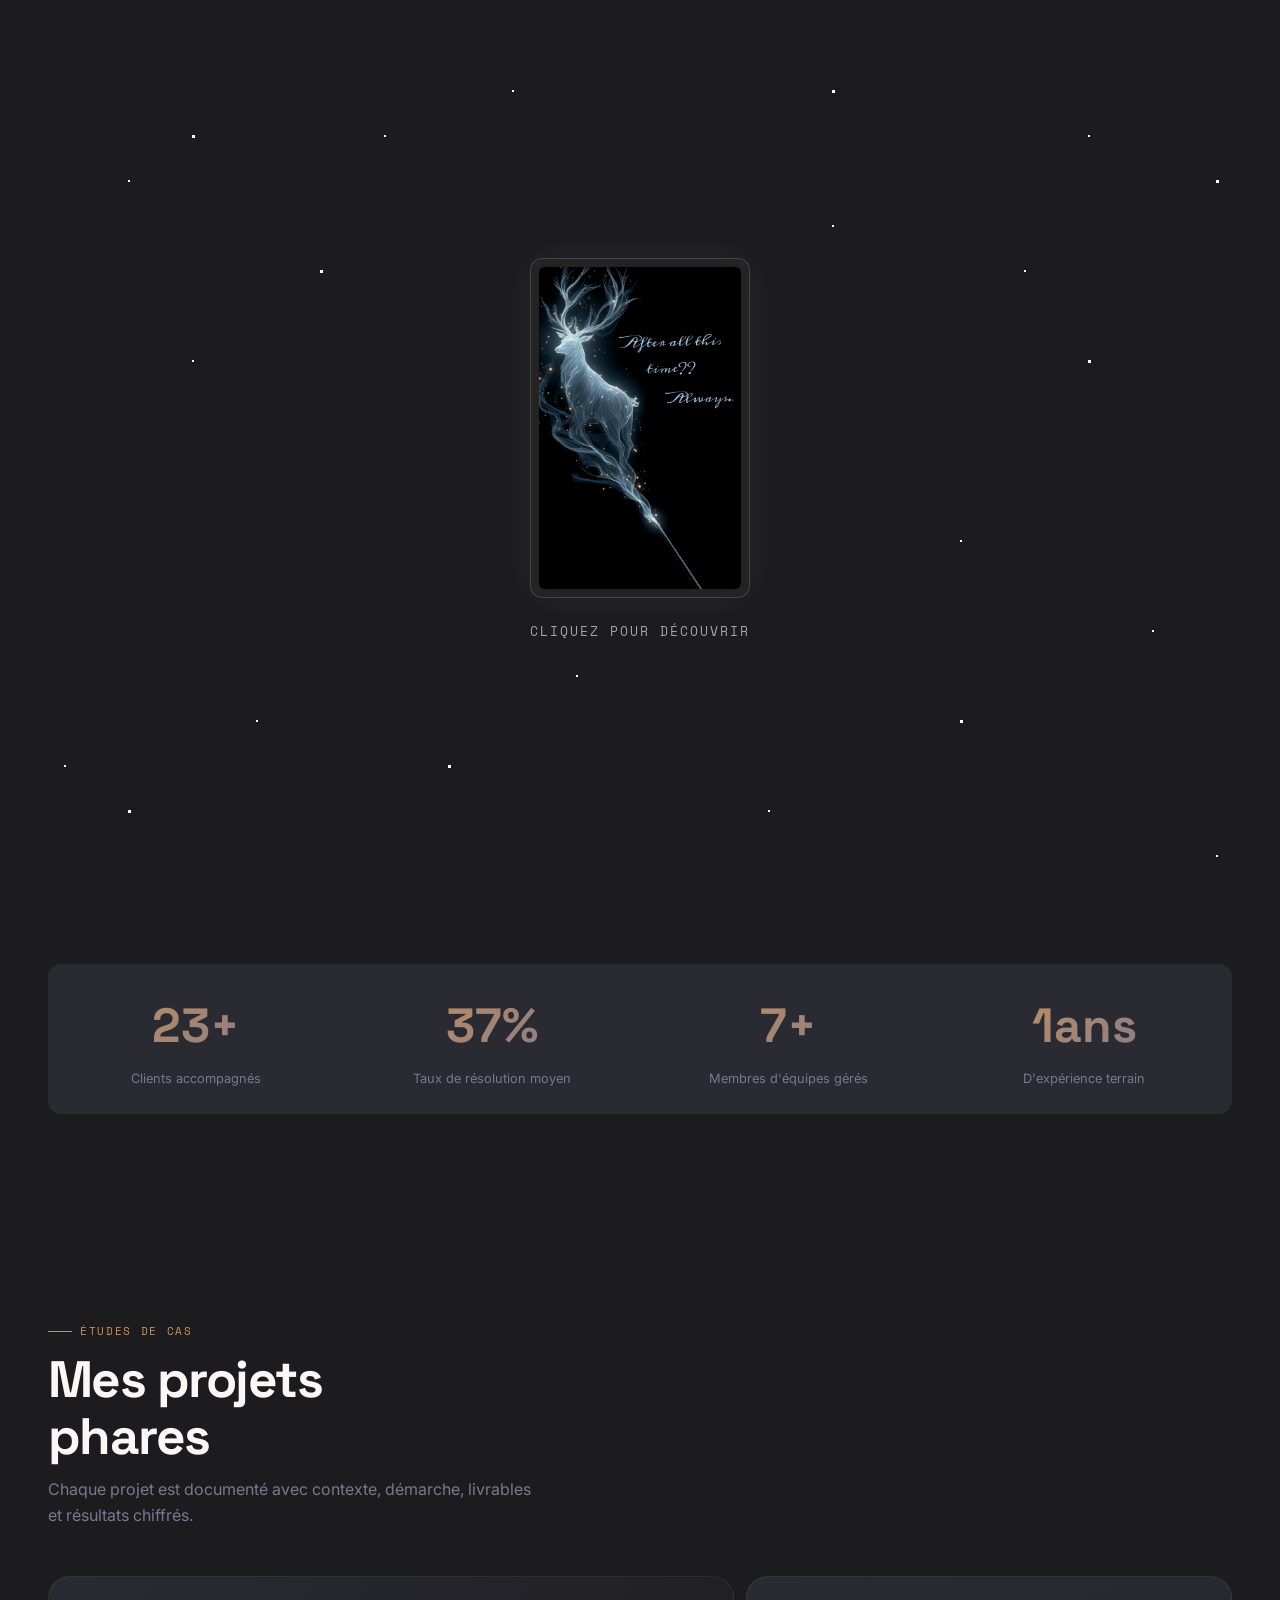
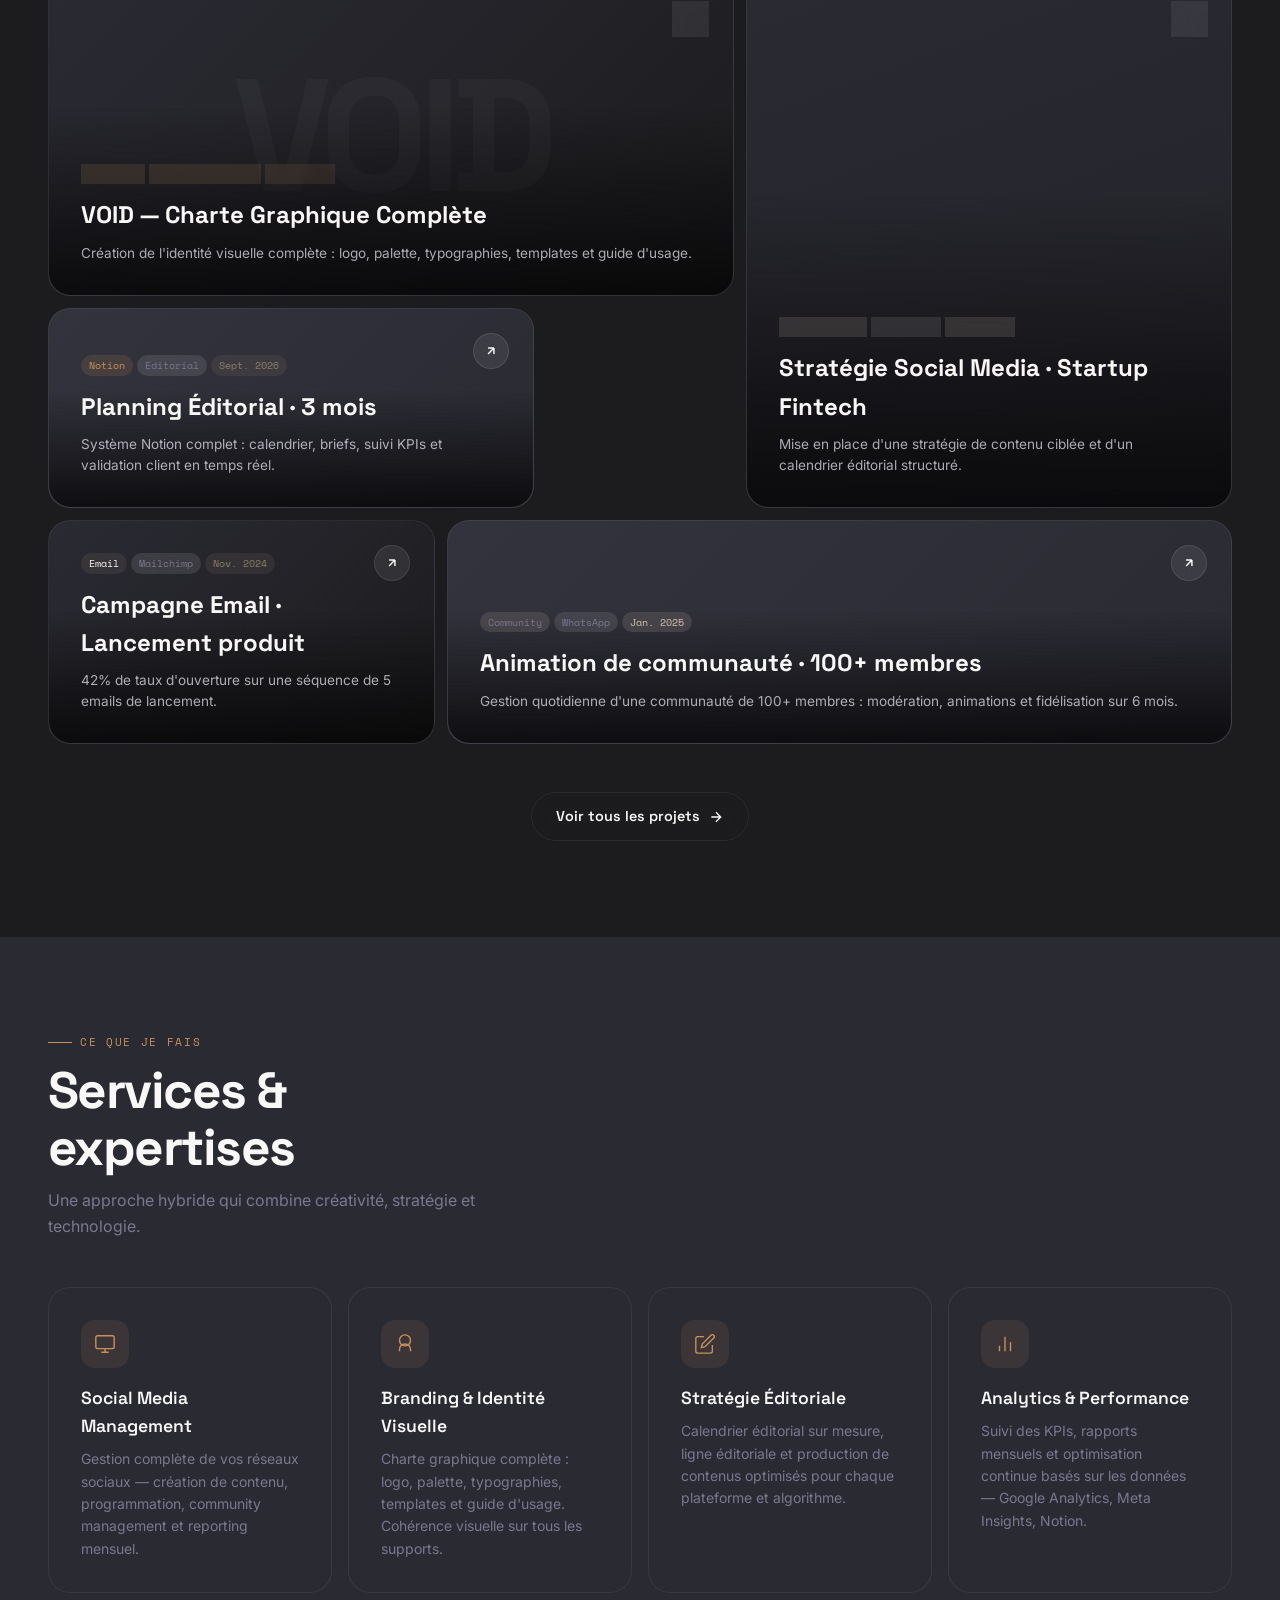
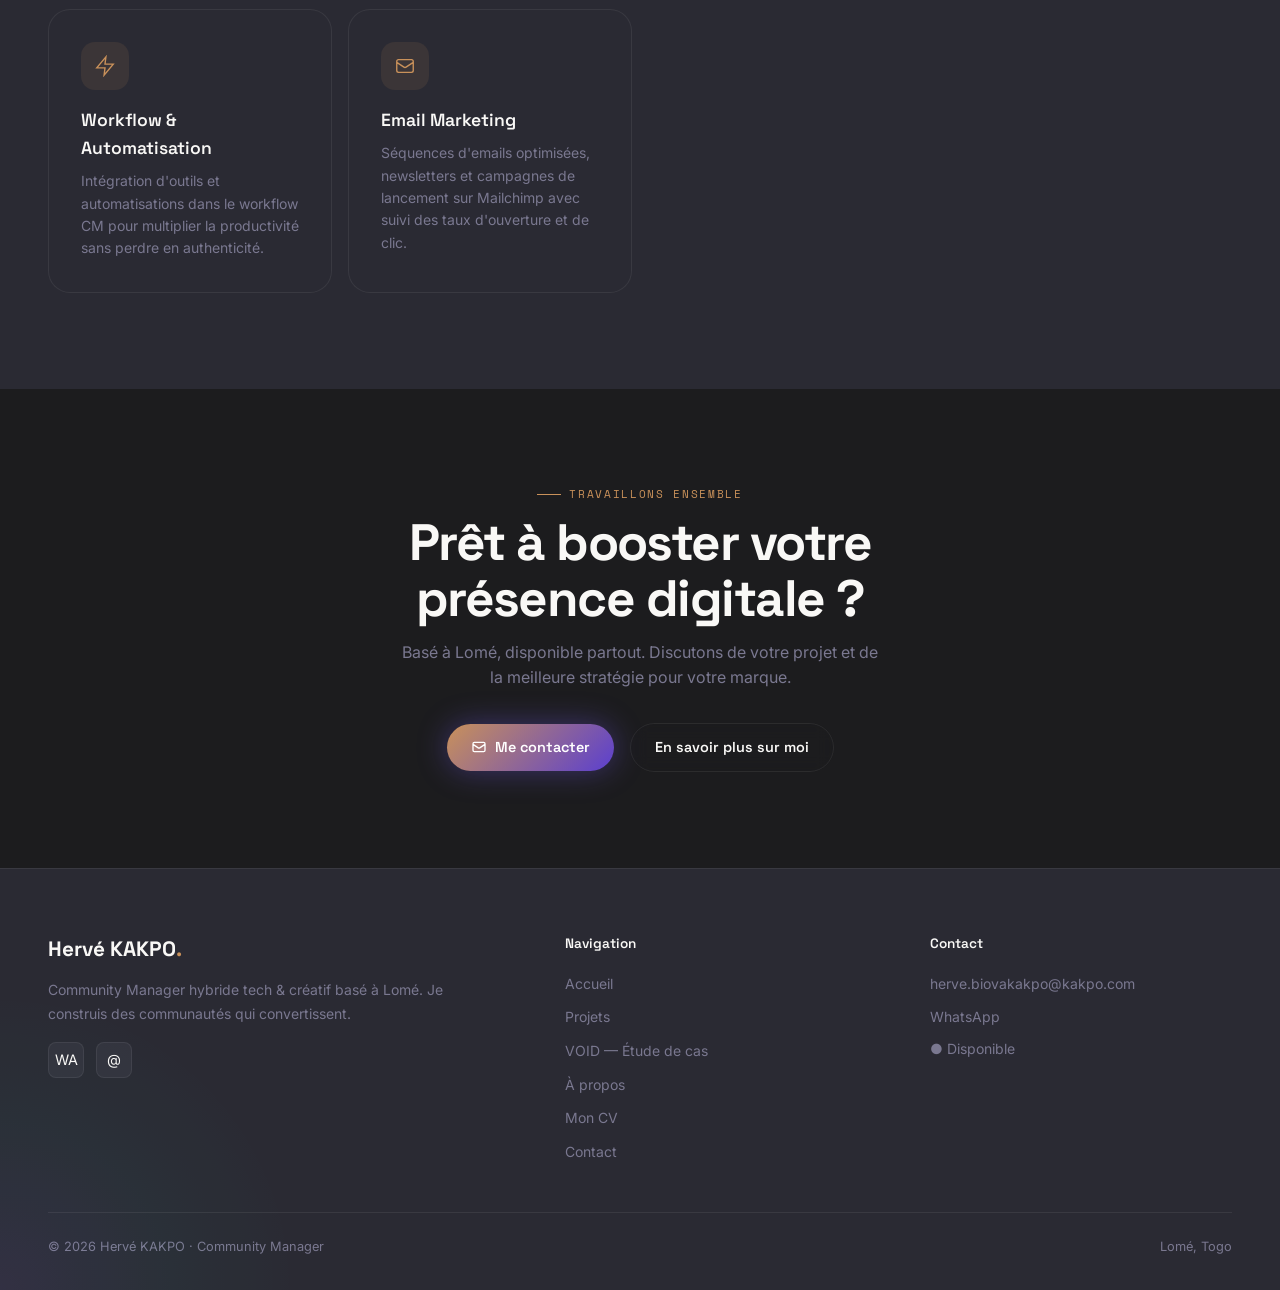
==== commit 9cdfbb05: "Fix back buttons behavior to use history.back() for better UX" ====
--- a/index.html
+++ b/index.html
@@ -295,50 +295,54 @@
 <script>
   const loader = document.getElementById('astral-loader');
   
-  // Si on vient du bouton retour (ex: index.html?skip=true ou index.html#home)
-  // On masque immédiatement le loader
-  if (window.location.search.includes('skip') || window.location.hash) {
+  // On masque le loader si :
+  // 1. On a un hash/ancre (#projets, #services…) → retour depuis une page
+  // 2. On a ?skip dans l'URL → retour explicite
+  // 3. Le loader a déjà été vu dans cette session (sessionStorage)
+  const alreadySeen = sessionStorage.getItem('loader_seen');
+  const hasHash = window.location.hash && window.location.hash.length > 1;
+  const hasSkip = window.location.search.includes('skip');
+
+  if (alreadySeen || hasHash || hasSkip) {
     loader.style.display = 'none';
     loader.remove();
+    // Si ancre, scroll vers la section cible
+    if (hasHash) {
+      const target = document.querySelector(window.location.hash);
+      if (target) setTimeout(() => target.scrollIntoView({ behavior: 'smooth' }), 100);
+    }
   } else {
-    // Mode normal avec loader
+    // Première visite : afficher le loader
     document.body.classList.add('loading');
     
     const content1 = document.getElementById('astral-content-1');
     const content2 = document.getElementById('astral-content-2');
     let isClicked = false;
     
-    // Masquer le loader au clic
     loader.addEventListener('click', () => {
       if (isClicked) return;
       isClicked = true;
       
-      // Transition : l'image disparait
       content1.style.opacity = '0';
       content1.style.transform = 'scale(0.8) translateY(-30px)';
       
-      // Accélérer les étoiles (transition étoilée)
       document.querySelector('.stars').style.animationDuration = '15s';
       document.querySelector('.stars2').style.animationDuration = '25s';
       
       setTimeout(() => {
         content1.style.display = 'none';
-        
-        // La phrase apparait
         content2.classList.remove('hidden-content');
         
-        // 5 secondes après l'apparition du texte, on accède à l'accueil
         setTimeout(() => {
           loader.classList.add('hidden');
           document.body.classList.remove('loading');
+          // Marquer comme vu pour cette session
+          sessionStorage.setItem('loader_seen', '1');
           
-          // Nettoyage DOM
-          setTimeout(() => {
-            loader.remove();
-          }, 1000);
+          setTimeout(() => { loader.remove(); }, 1000);
         }, 5000);
         
-      }, 800); // Attend la fin de disparition de l'image
+      }, 800);
     });
   }
 </script>
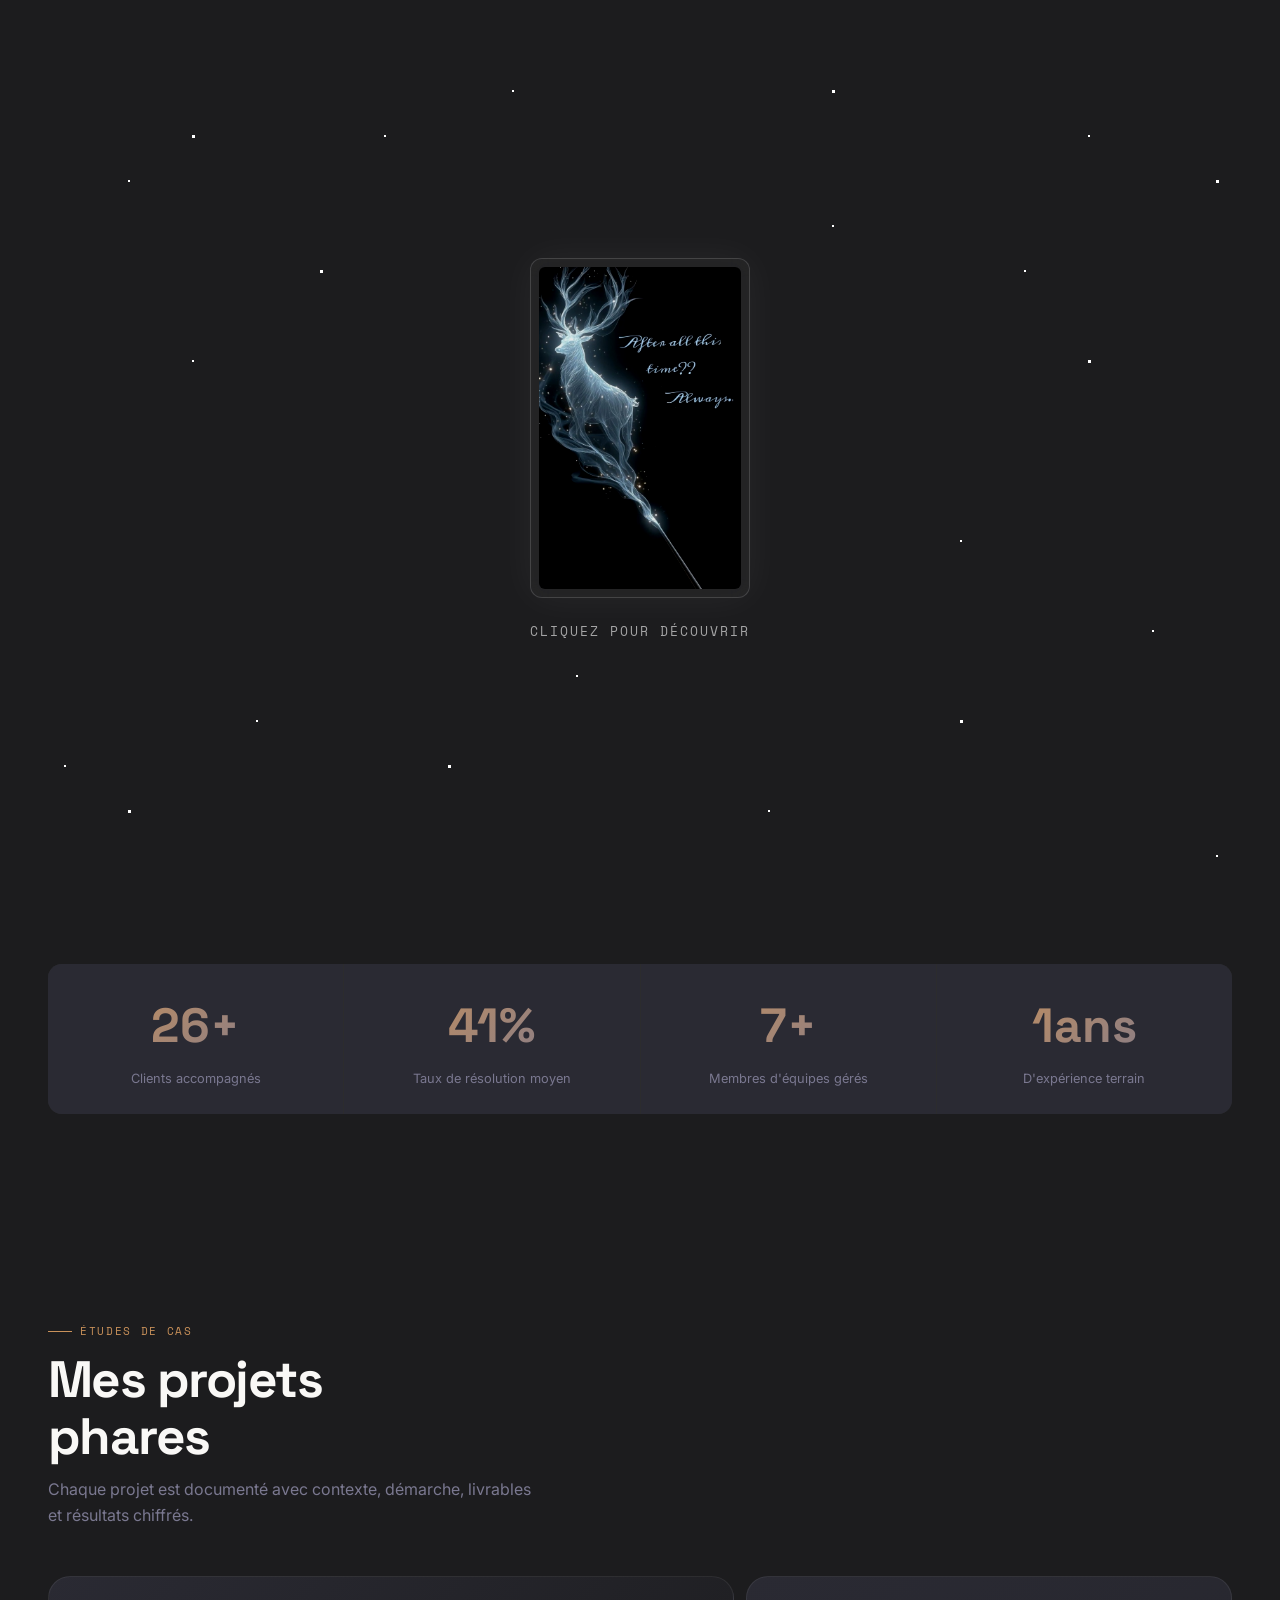
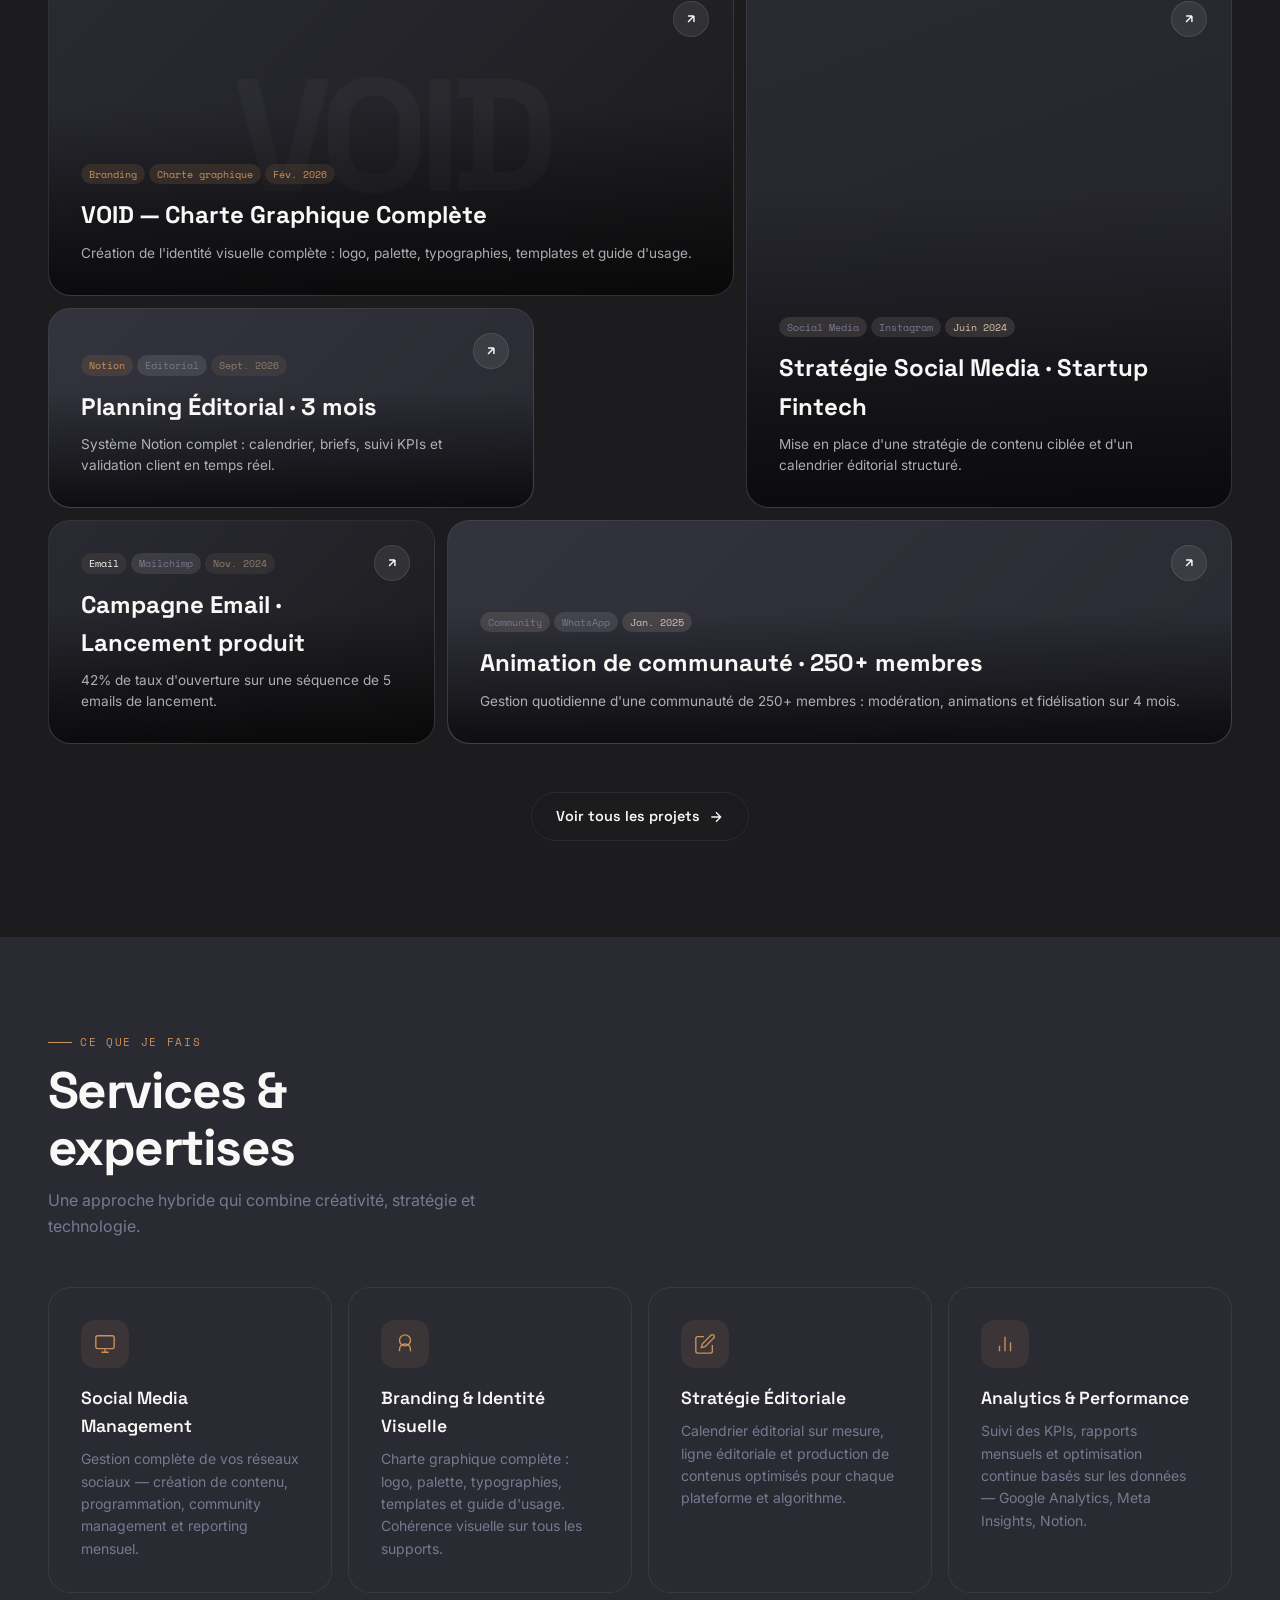
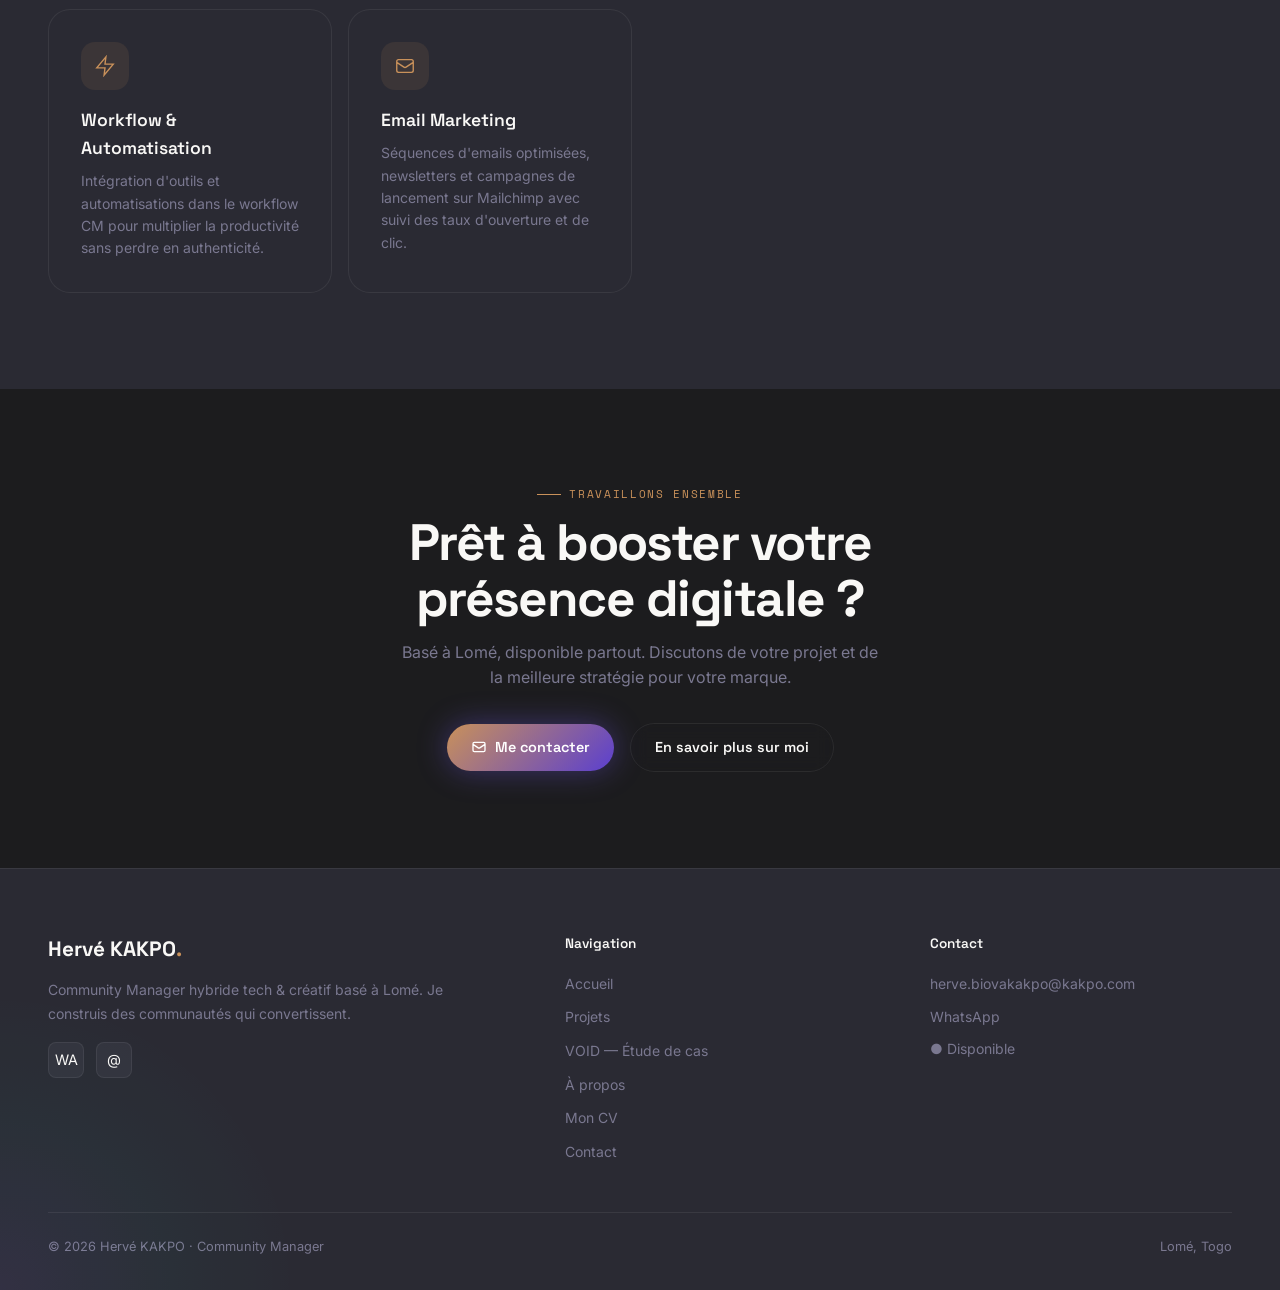
==== commit df7bce40: "Update community members (500+ -> 250+) and duration (6 -> 4 months) everywhere" ====
--- a/index.html
+++ b/index.html
@@ -491,8 +491,8 @@
             <span class="tag">WhatsApp</span>
             <span class="tag" style="background:rgba(212,195,179,0.15);color:#D4C3B3;border-color:rgba(212,195,179,0.3);">Jan. 2025</span>
           </div>
-          <h3 class="bento__card__title">Animation de communauté · 100+ membres</h3>
-          <p class="bento__card__desc">Gestion quotidienne d'une communauté de 100+ membres : modération, animations et fidélisation sur 6 mois.</p>
+          <h3 class="bento__card__title">Animation de communauté · 250+ membres</h3>
+          <p class="bento__card__desc">Gestion quotidienne d'une communauté de 250+ membres : modération, animations et fidélisation sur 4 mois.</p>
         </div>
       </article>
     </div>
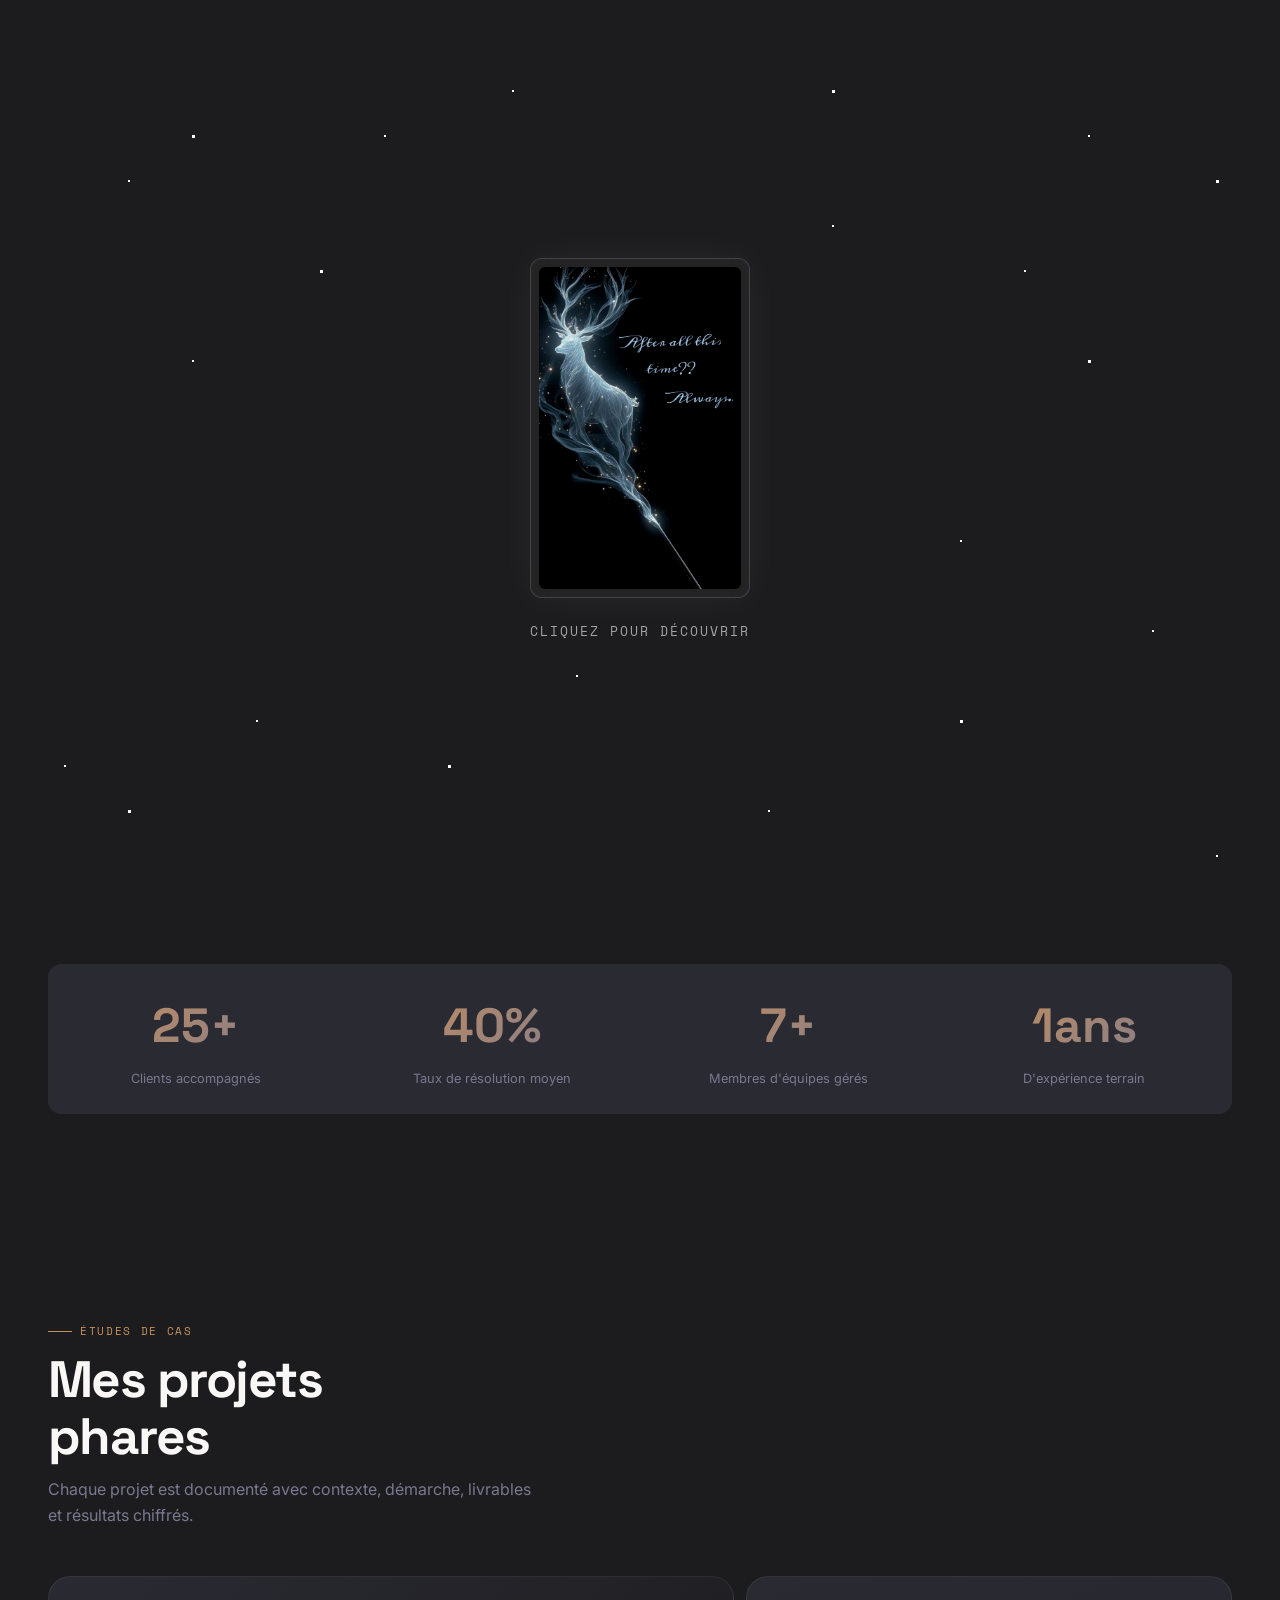
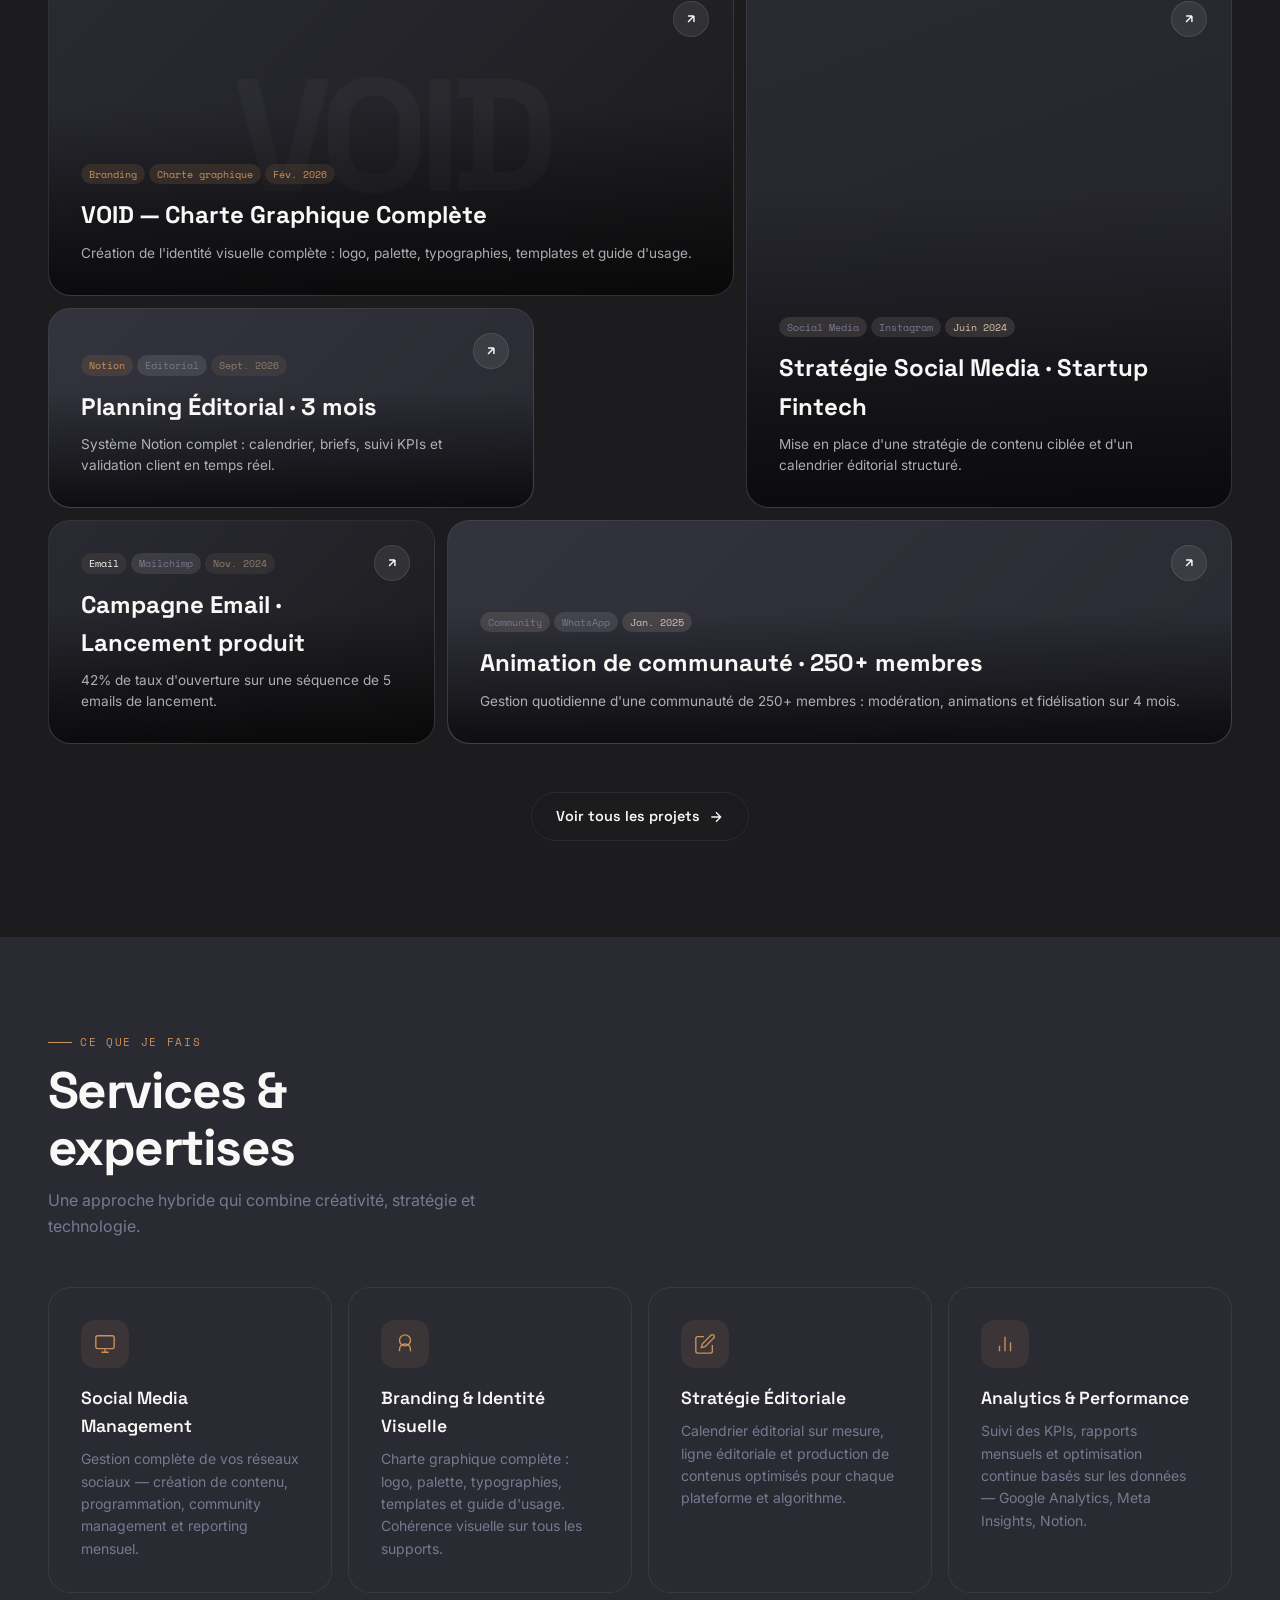
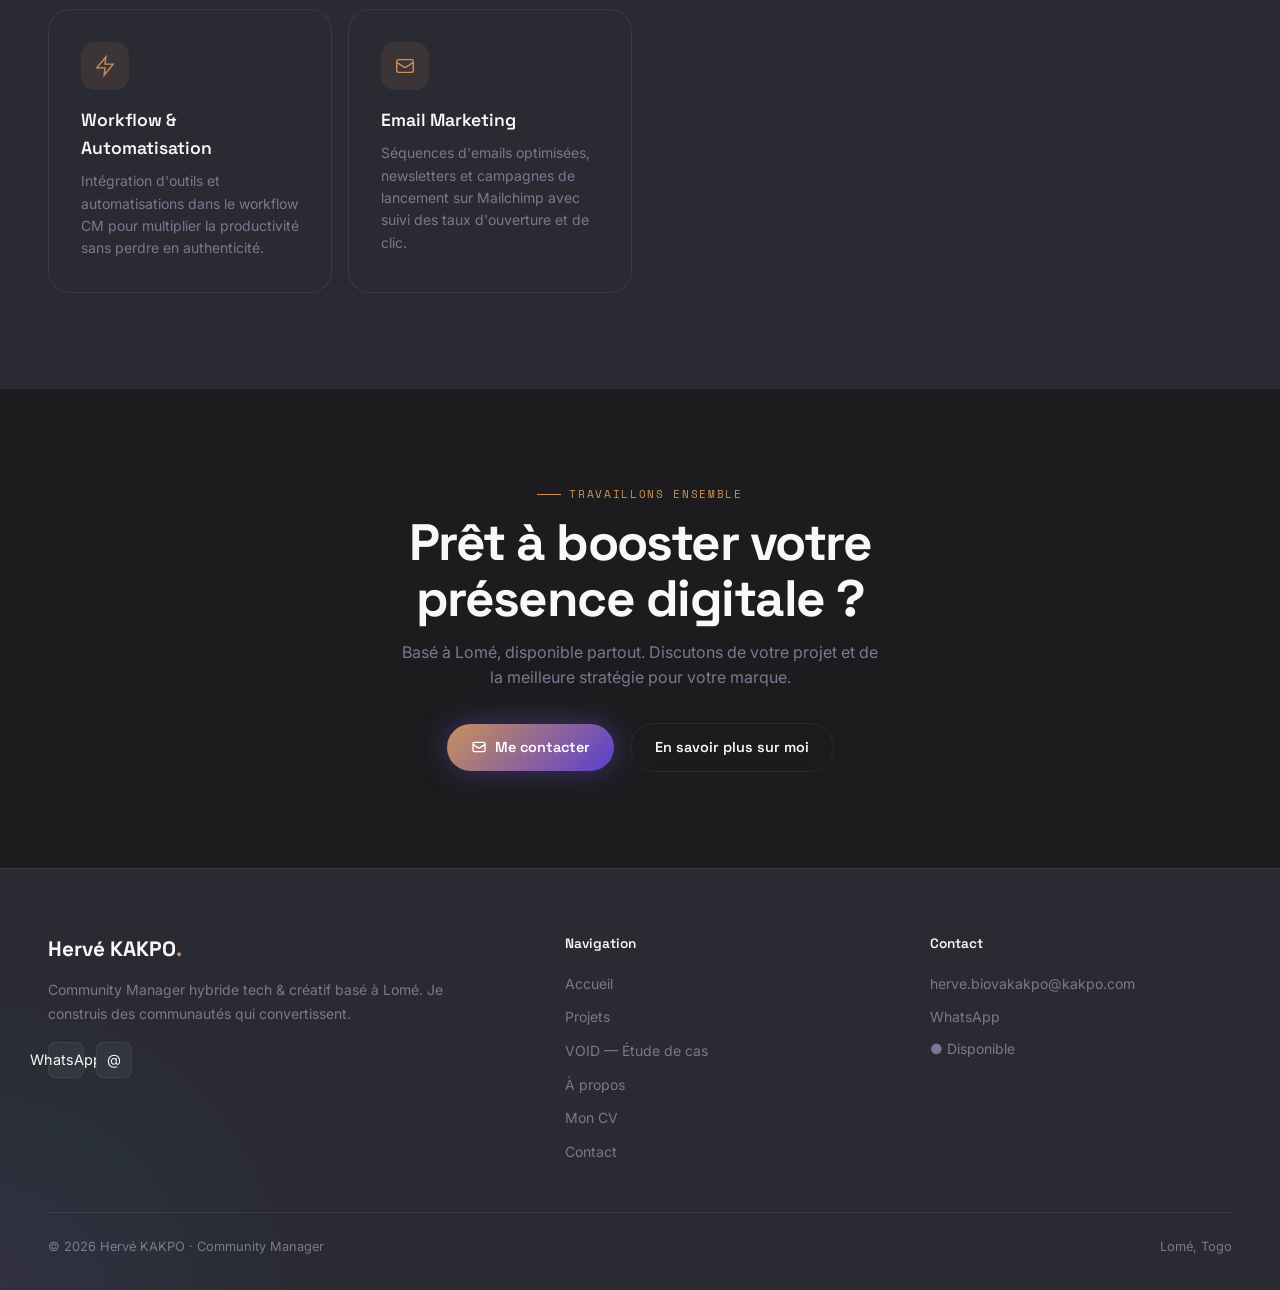
==== commit 25e44e27: "Fix all remaining audit issues: WhatsApp links, remove LinkedIn, format phone, add void_brand_story" ====
--- a/index.html
+++ b/index.html
@@ -564,7 +564,7 @@
       <p class="footer__brand-desc">Community Manager hybride tech &amp; créatif basé à Lomé. Je construis des communautés qui convertissent.</p>
       <div class="footer__socials">
         
-        <a href="#" class="social-link" aria-label="WhatsApp">WA</a>
+        <a href="#" class="social-link" aria-label="WhatsApp">WhatsApp</a>
         <a href="mailto:herve.biovakakpo@kakpo.com" class="social-link" aria-label="Email">@</a>
       </div>
     </div>
@@ -584,8 +584,8 @@
       <ul class="footer__links">
         <li><a href="mailto:herve.biovakakpo@kakpo.com">herve.biovakakpo@kakpo.com</a></li>
         
-        <li><a href="#">WhatsApp</a></li>
-        <li><a href="#" style="display:flex;align-items:center;gap:4px;"><span style="color:var(--clr-accent-2)">●</span> Disponible</a></li>
+        <li><a href="https://wa.me/22879818178">WhatsApp</a></li>
+        <li><a href="contact.html" style="display:flex;align-items:center;gap:4px;"><span style="color:var(--clr-accent-2)">●</span> Disponible</a></li>
       </ul>
     </div>
   </div>
@@ -599,3 +599,4 @@
 </body>
 </html>
 
+
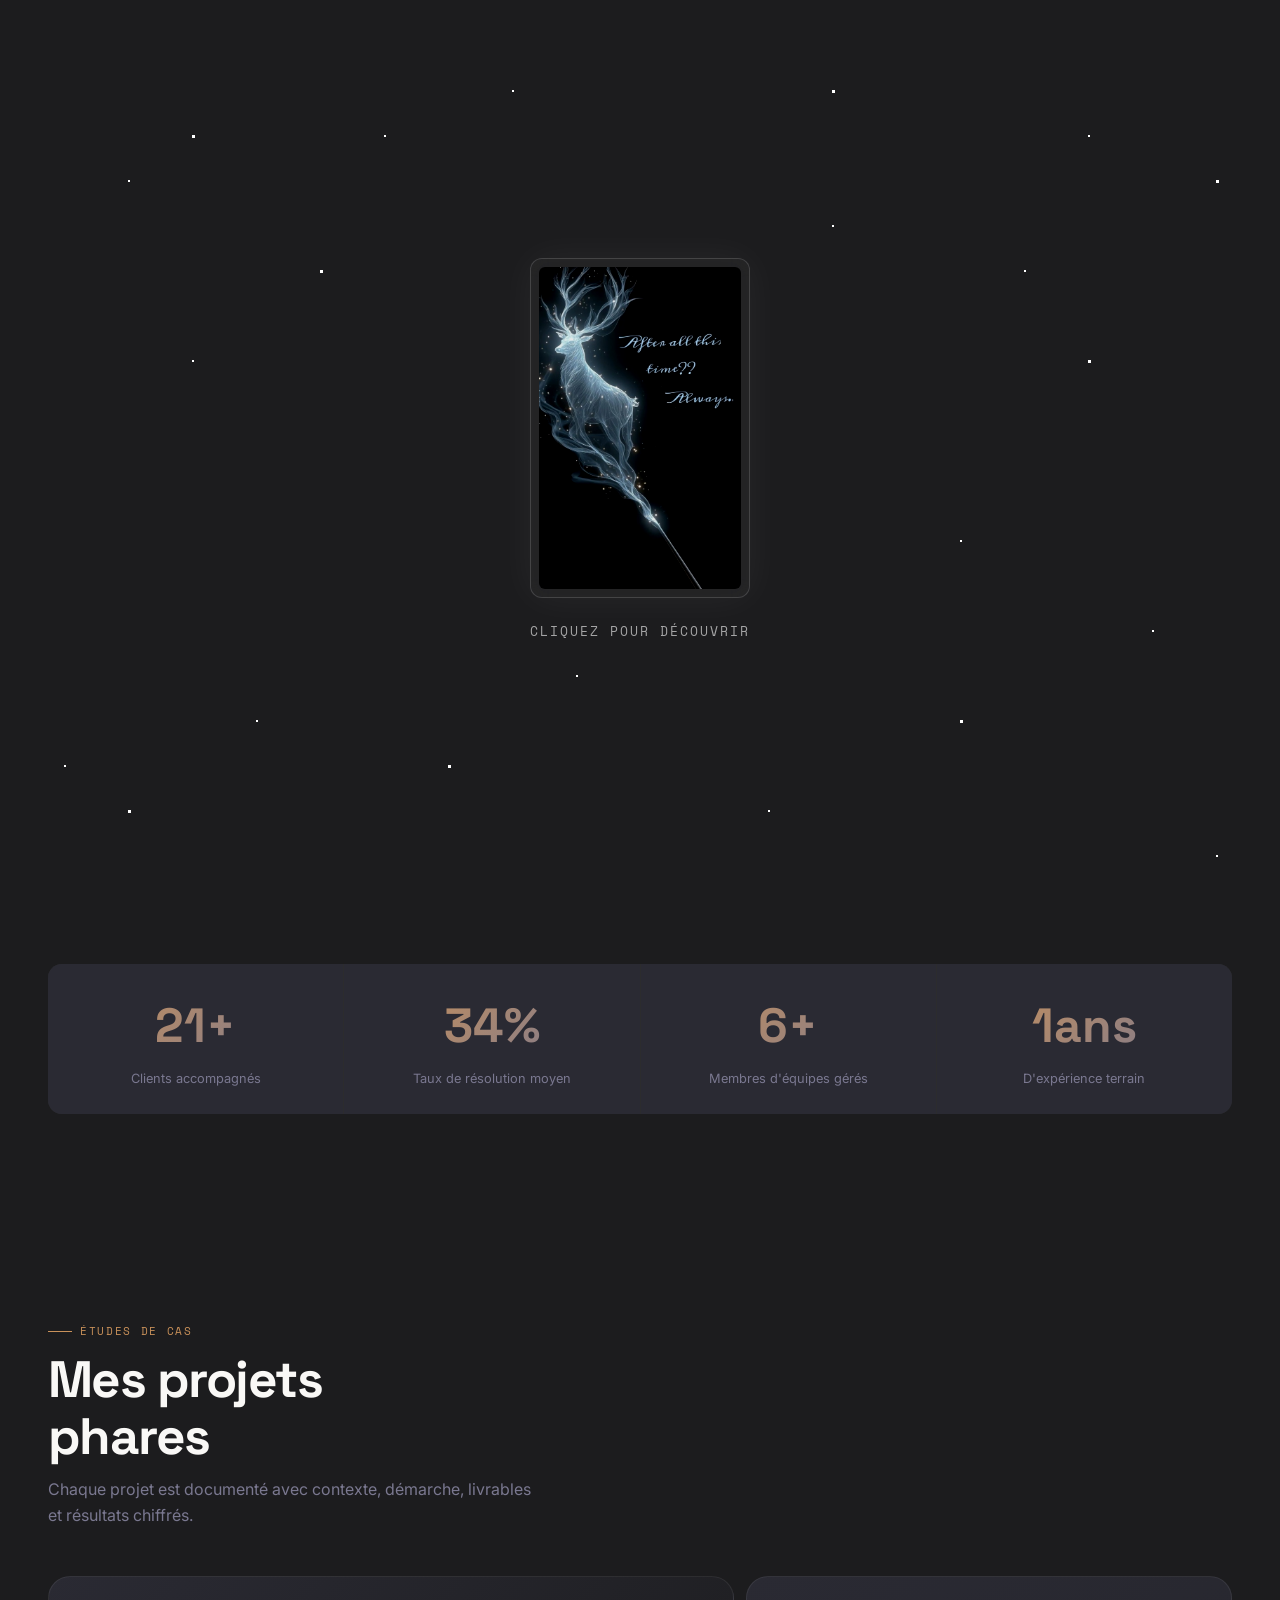
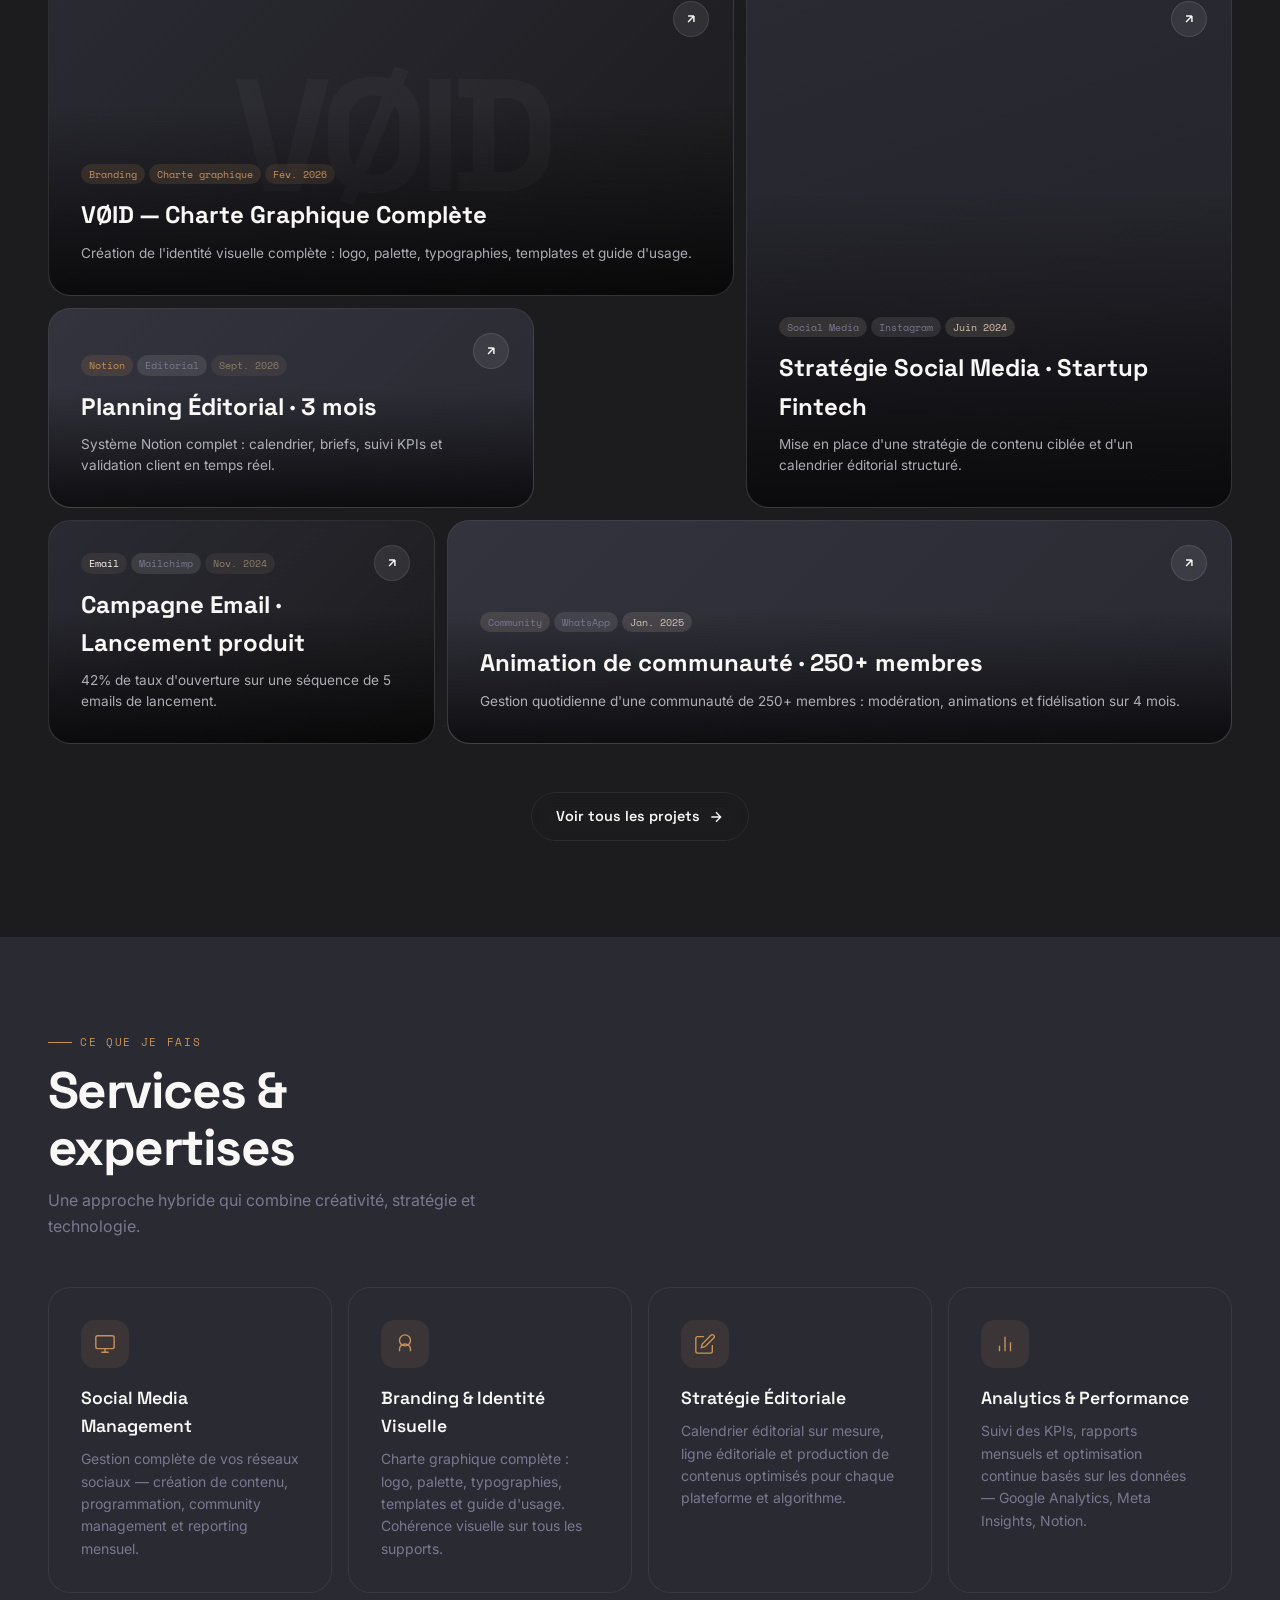
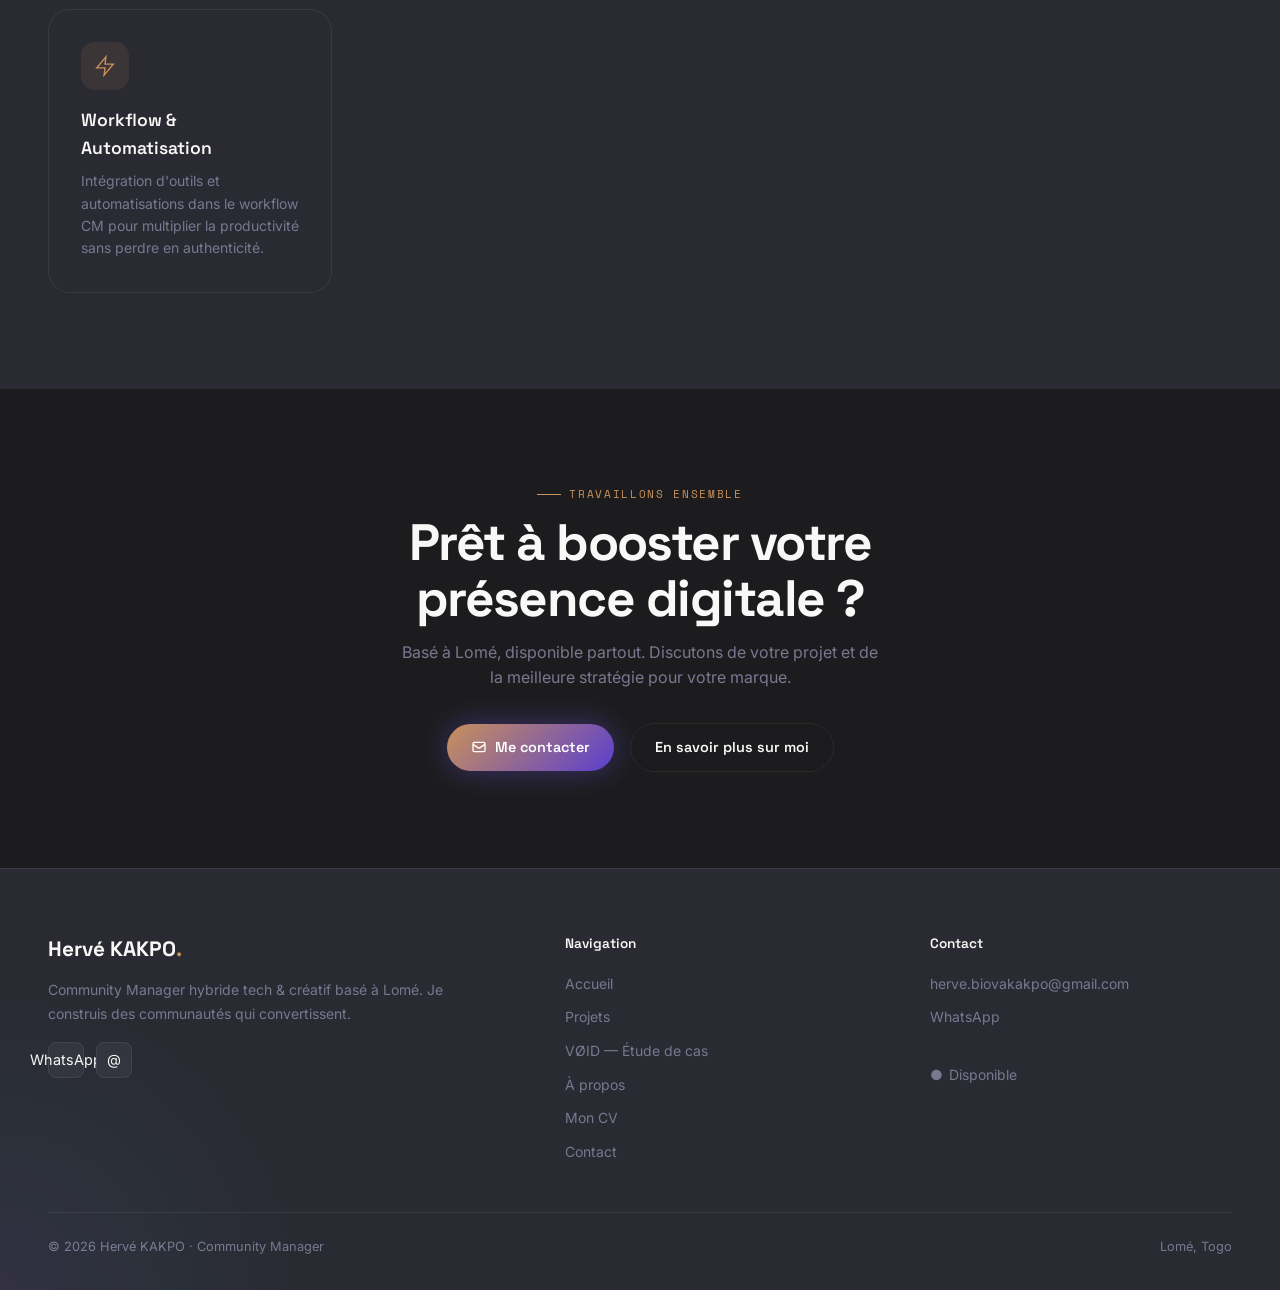
==== commit 854eee83: "Mise a jour de l'adresse email herve.biovakakpo@gmail.com" ====
--- a/index.html
+++ b/index.html
@@ -1,4 +1,4 @@
-<!DOCTYPE html>
+﻿<!DOCTYPE html>
 <html lang="fr">
 <head>
   <meta charset="UTF-8" />
@@ -442,10 +442,10 @@
             <span class="tag tag--accent">Charte graphique</span>
             <span class="tag" style="background:rgba(201,145,90,0.12);color:#C9915A;border-color:rgba(201,145,90,0.3);">Fév. 2026</span>
           </div>
-          <h3 class="bento__card__title">VOID — Charte Graphique Complète</h3>
+          <h3 class="bento__card__title">VØID — Charte Graphique Complète</h3>
           <p class="bento__card__desc">Création de l'identité visuelle complète : logo, palette, typographies, templates et guide d'usage.</p>
         </div>
-        <div style="position:absolute;top:50%;left:50%;transform:translate(-50%,-50%);font-family:var(--font-display);font-size:10rem;font-weight:700;letter-spacing:-0.06em;color:rgba(255,255,255,0.03);pointer-events:none;user-select:none;white-space:nowrap;">VOID</div>
+        <div style="position:absolute;top:50%;left:50%;transform:translate(-50%,-50%);font-family:var(--font-display);font-size:10rem;font-weight:700;letter-spacing:-0.06em;color:rgba(255,255,255,0.03);pointer-events:none;user-select:none;white-space:nowrap;">VØID</div>
       </article>
       <article class="bento__card bento__card--tall reveal" data-delay="100" onclick="location.href='fintech.html'" style="min-height:320px; background: linear-gradient(160deg, #2A2A33, #222228);">
         <div class="bento__card__arrow"><svg width="14" height="14" viewBox="0 0 24 24" fill="none" stroke="currentColor" stroke-width="2.5"><path d="M7 17L17 7M17 7H7M17 7v10"/></svg></div>
@@ -565,7 +565,7 @@
       <div class="footer__socials">
         
         <a href="#" class="social-link" aria-label="WhatsApp">WhatsApp</a>
-        <a href="mailto:herve.biovakakpo@kakpo.com" class="social-link" aria-label="Email">@</a>
+        <a href="mailto:herve.biovakakpo@gmail.com" class="social-link" aria-label="Email">@</a>
       </div>
     </div>
     <div>
@@ -573,7 +573,7 @@
       <ul class="footer__links">
         <li><a href="index.html">Accueil</a></li>
         <li><a href="projets.html">Projets</a></li>
-        <li><a href="void.html">VOID — Étude de cas</a></li>
+        <li><a href="void.html">VØID — Étude de cas</a></li>
         <li><a href="a-propos.html">À propos</a></li>
         <li><a href="cv.html">Mon CV</a></li>
         <li><a href="contact.html">Contact</a></li>
@@ -582,10 +582,10 @@
     <div>
       <div class="footer__heading">Contact</div>
       <ul class="footer__links">
-        <li><a href="mailto:herve.biovakakpo@kakpo.com">herve.biovakakpo@kakpo.com</a></li>
+        <li><a href="mailto:herve.biovakakpo@gmail.com">herve.biovakakpo@gmail.com</a></li>
         
         <li><a href="https://wa.me/22879818178">WhatsApp</a></li>
-        <li><a href="contact.html" style="display:flex;align-items:center;gap:4px;"><span style="color:var(--clr-accent-2)">●</span> Disponible</a></li>
+        <li style="margin-top: 24px;"><a href="contact.html" style="display:inline-flex;align-items:center;gap:6px;"><span style="color:var(--clr-accent-2)">●</span> Disponible</a></li>
       </ul>
     </div>
   </div>
@@ -600,3 +600,4 @@
 </html>
 
 
+
